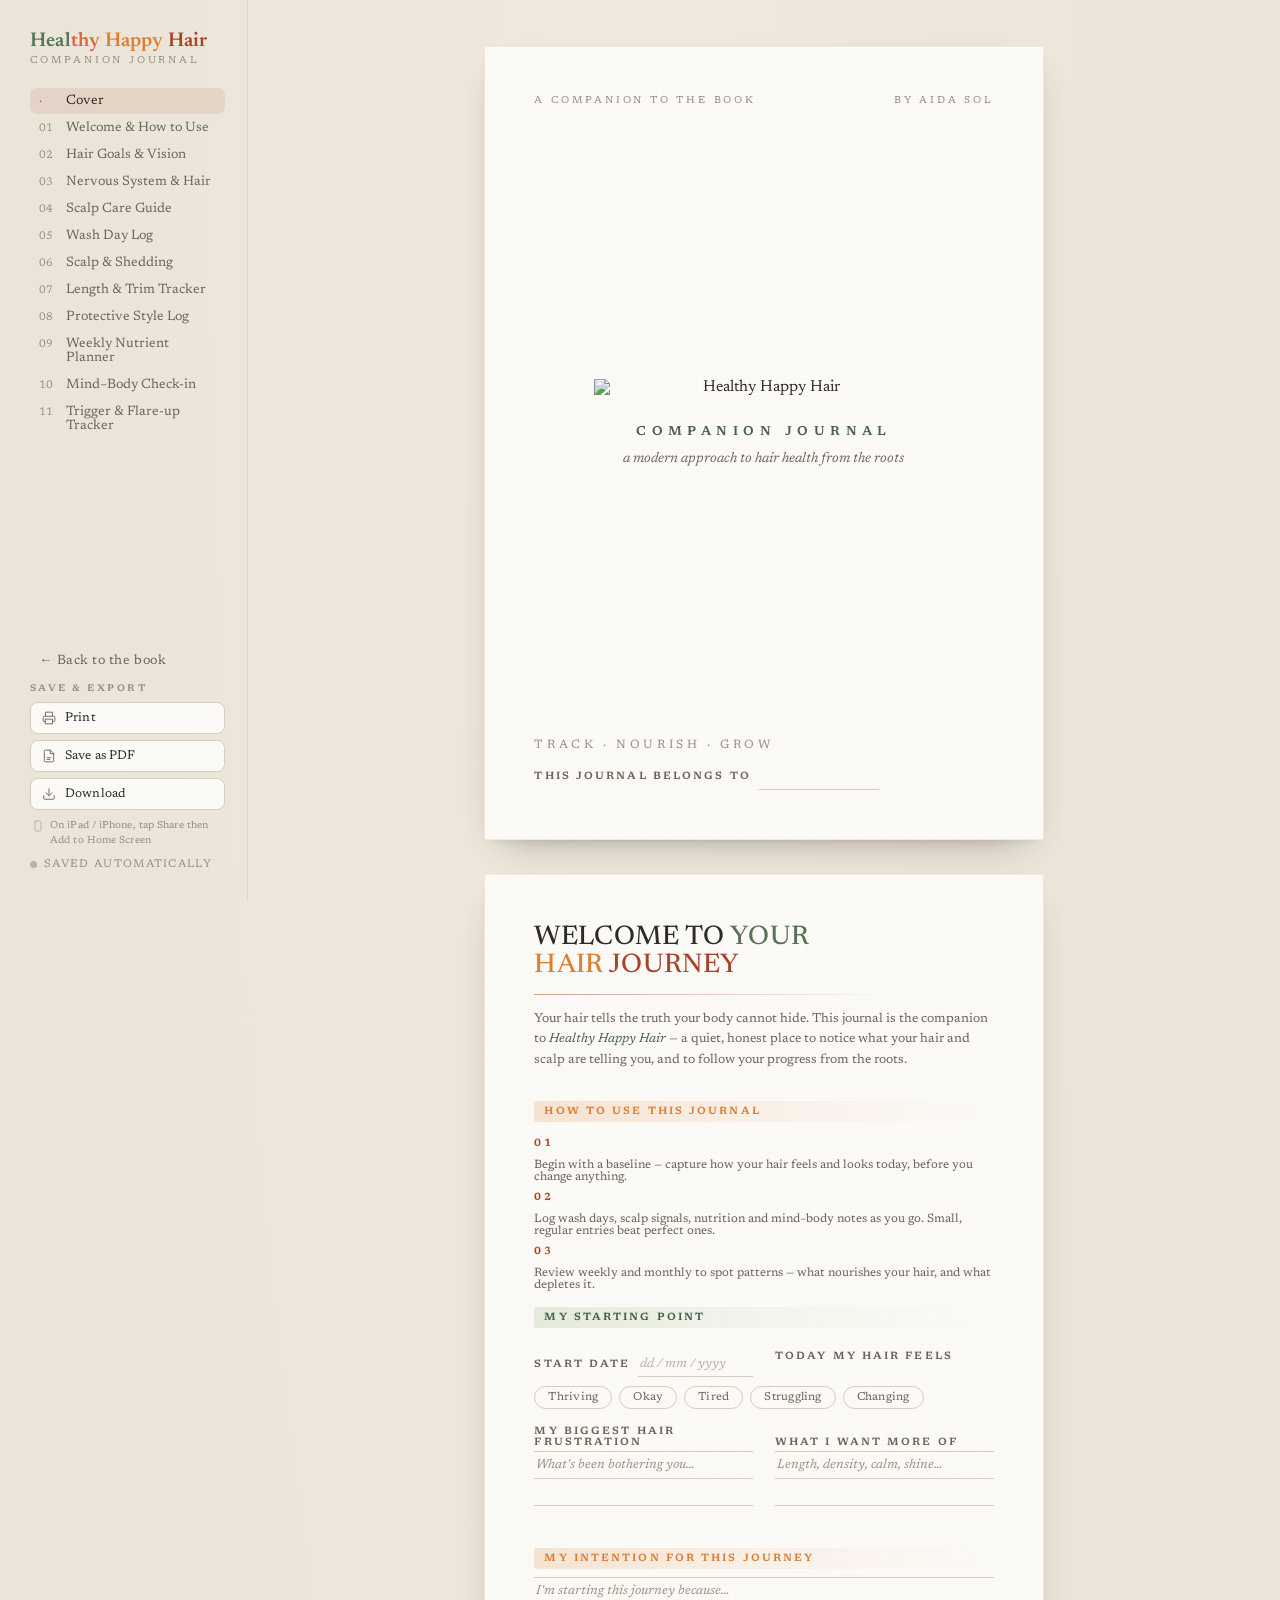
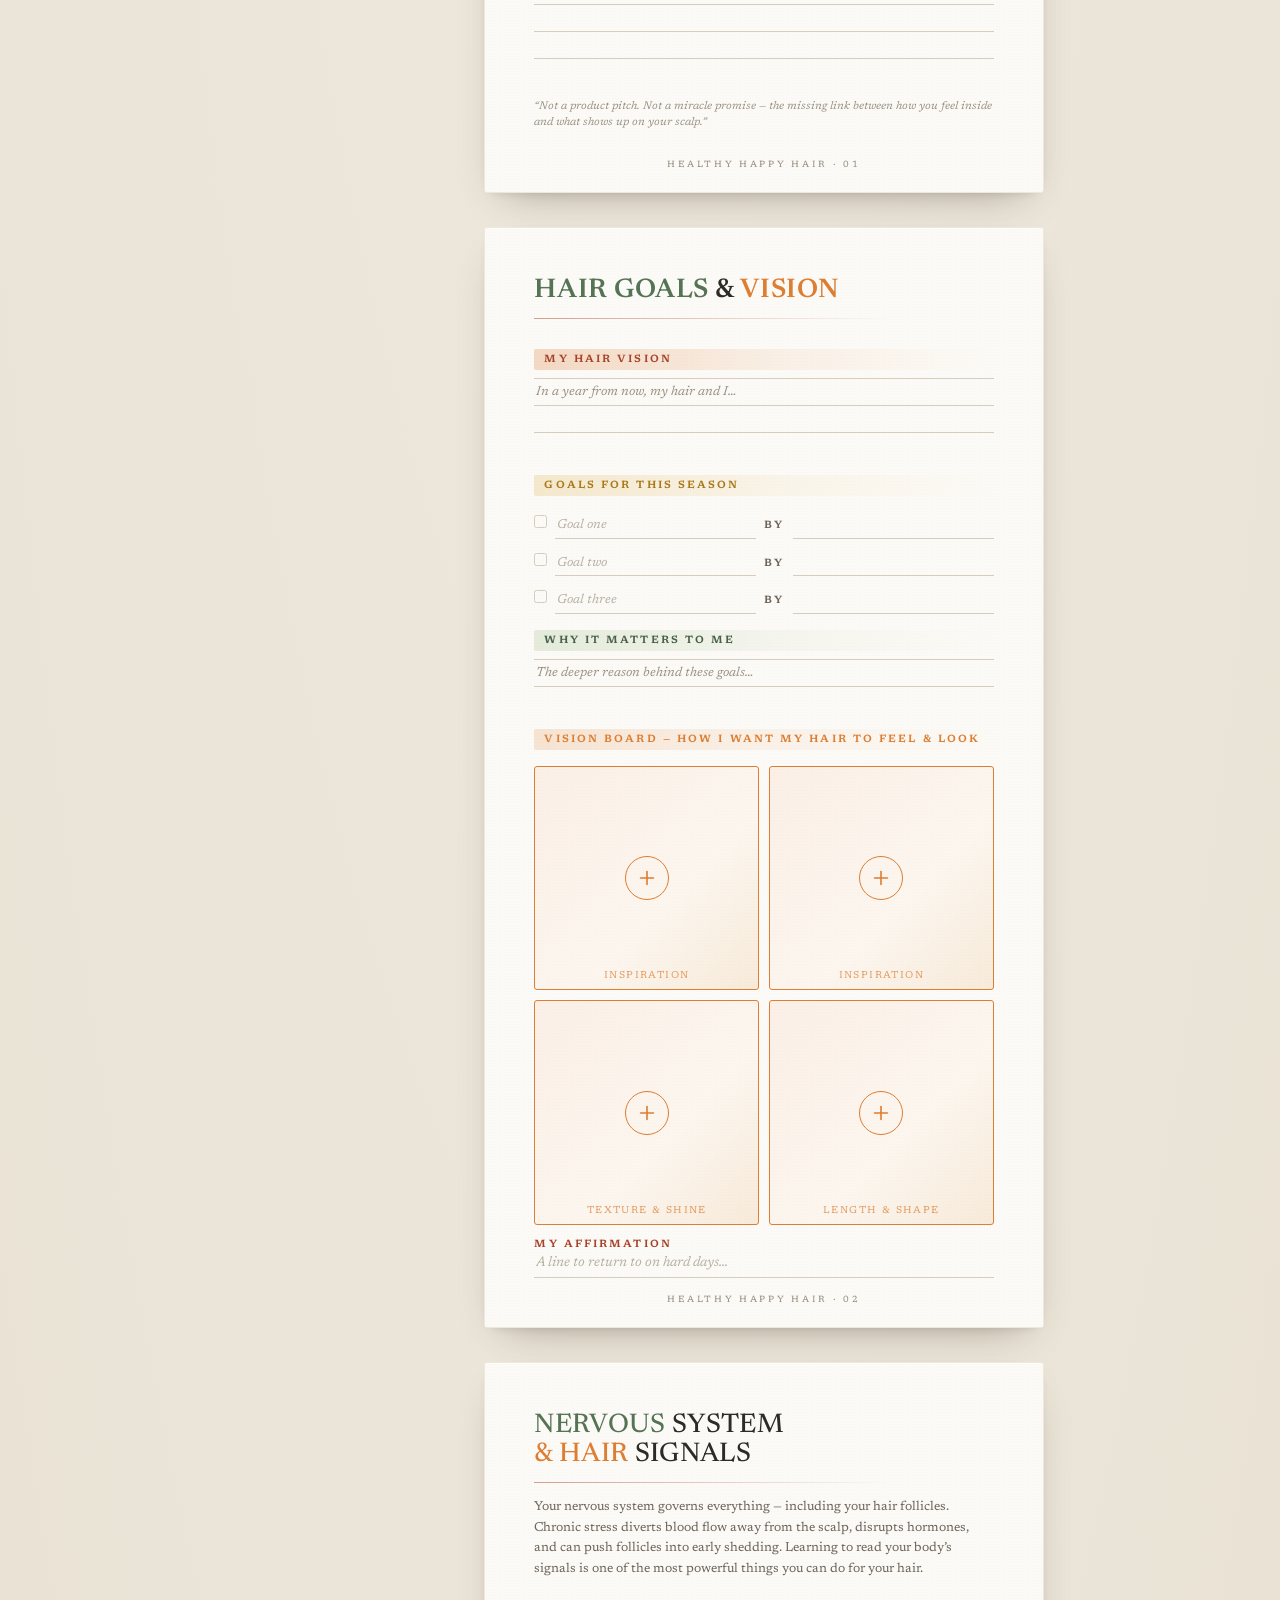
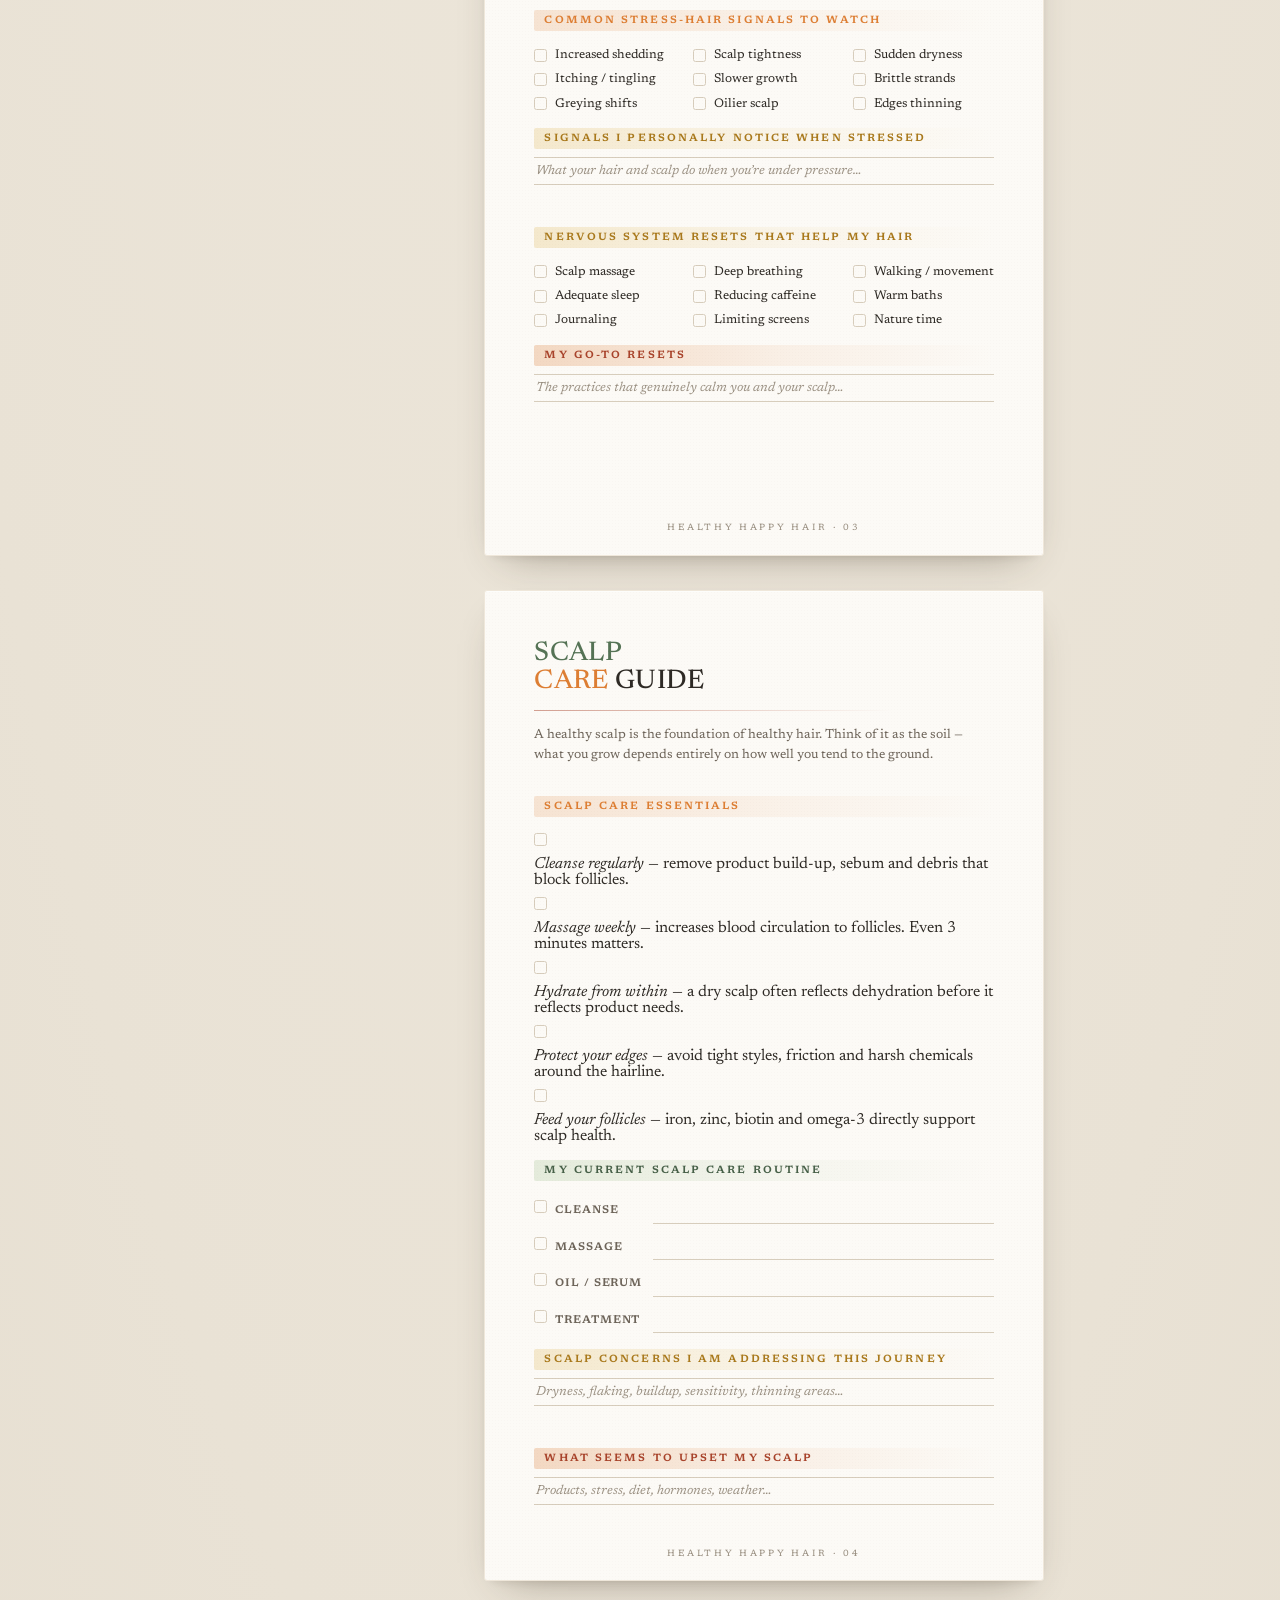
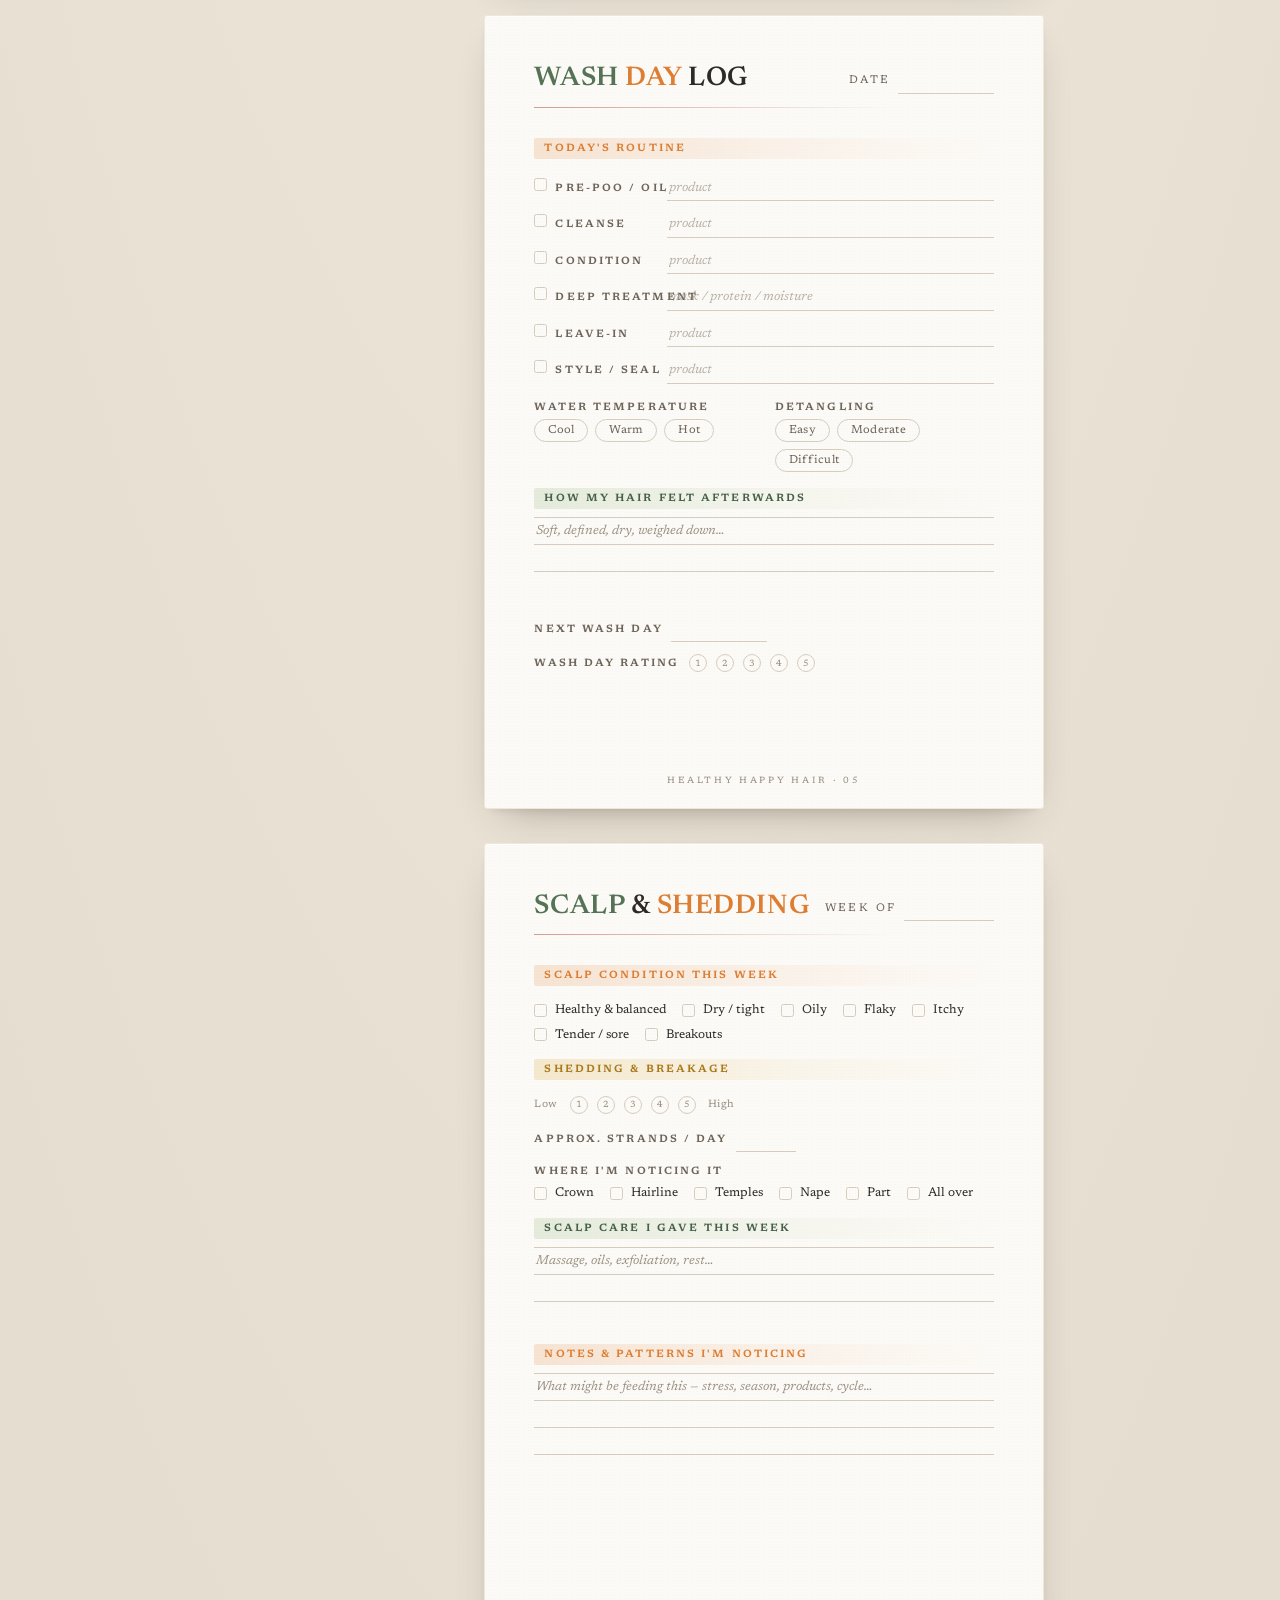
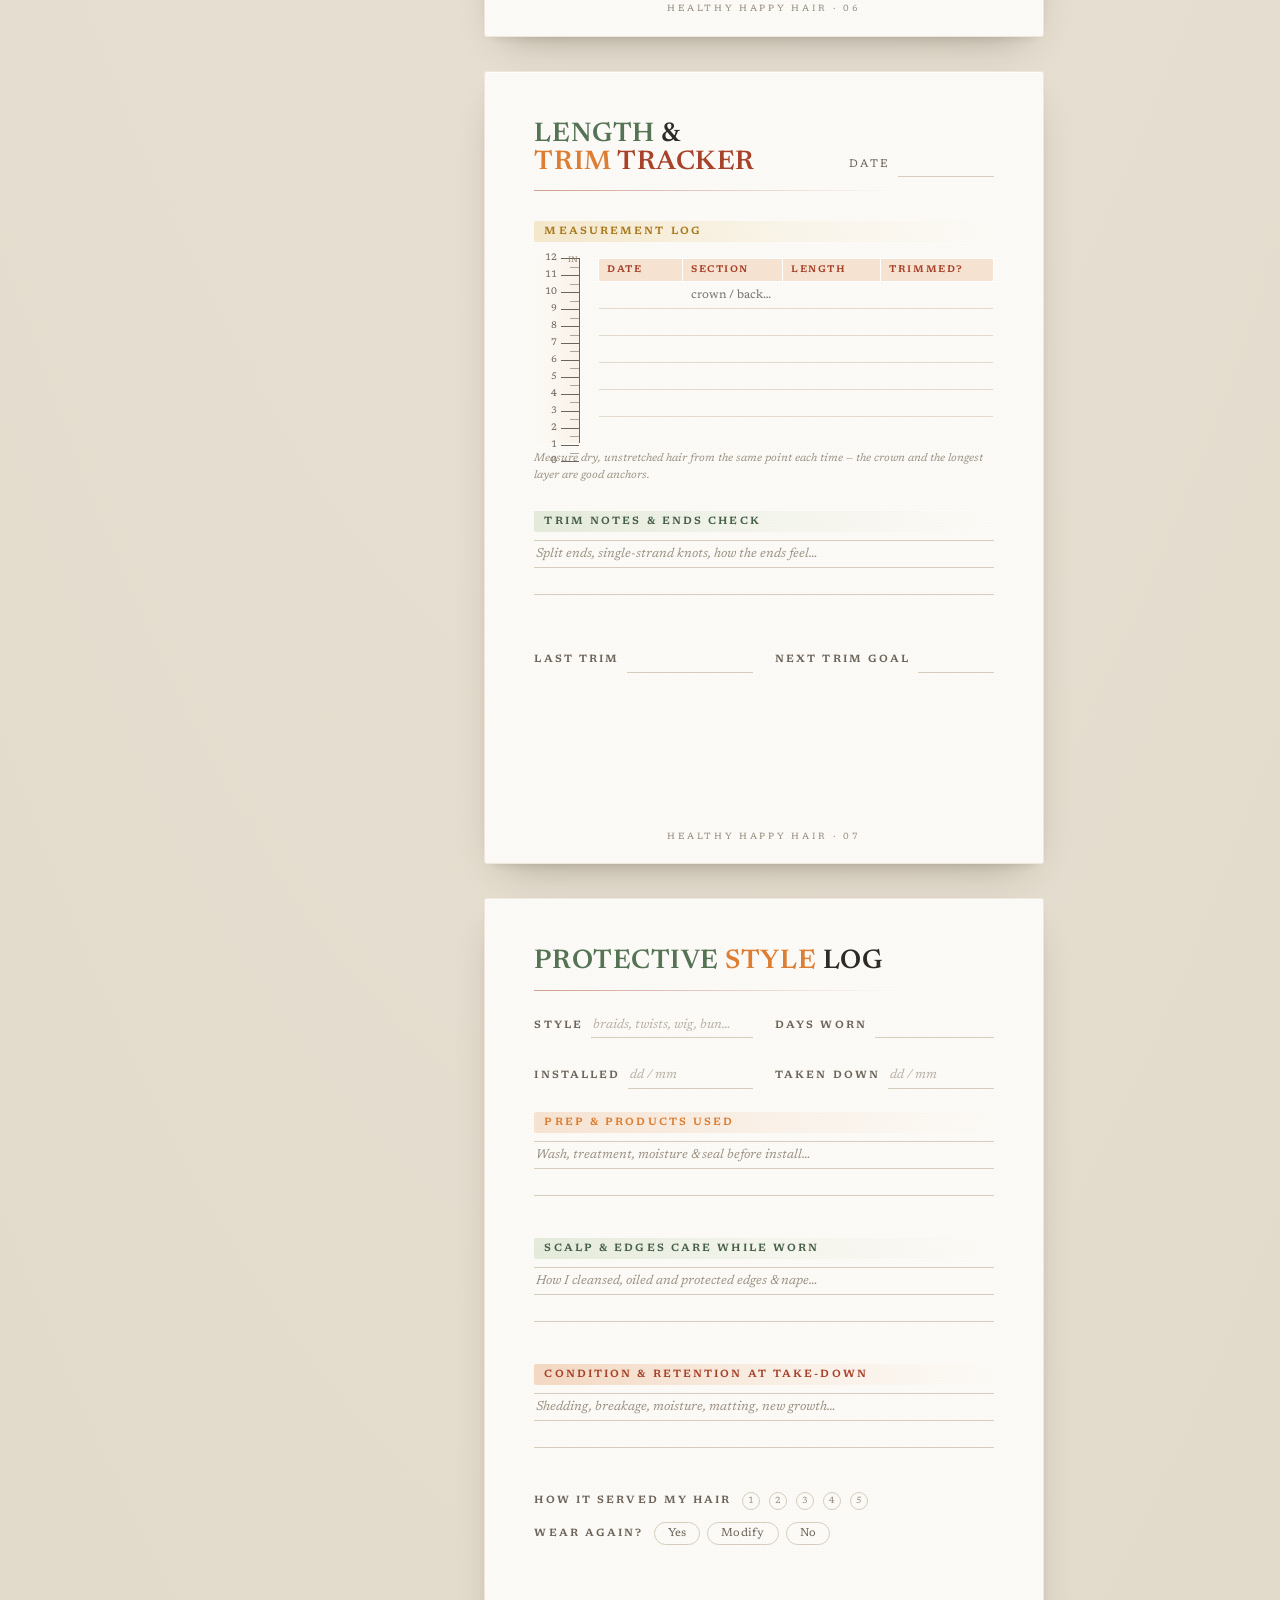
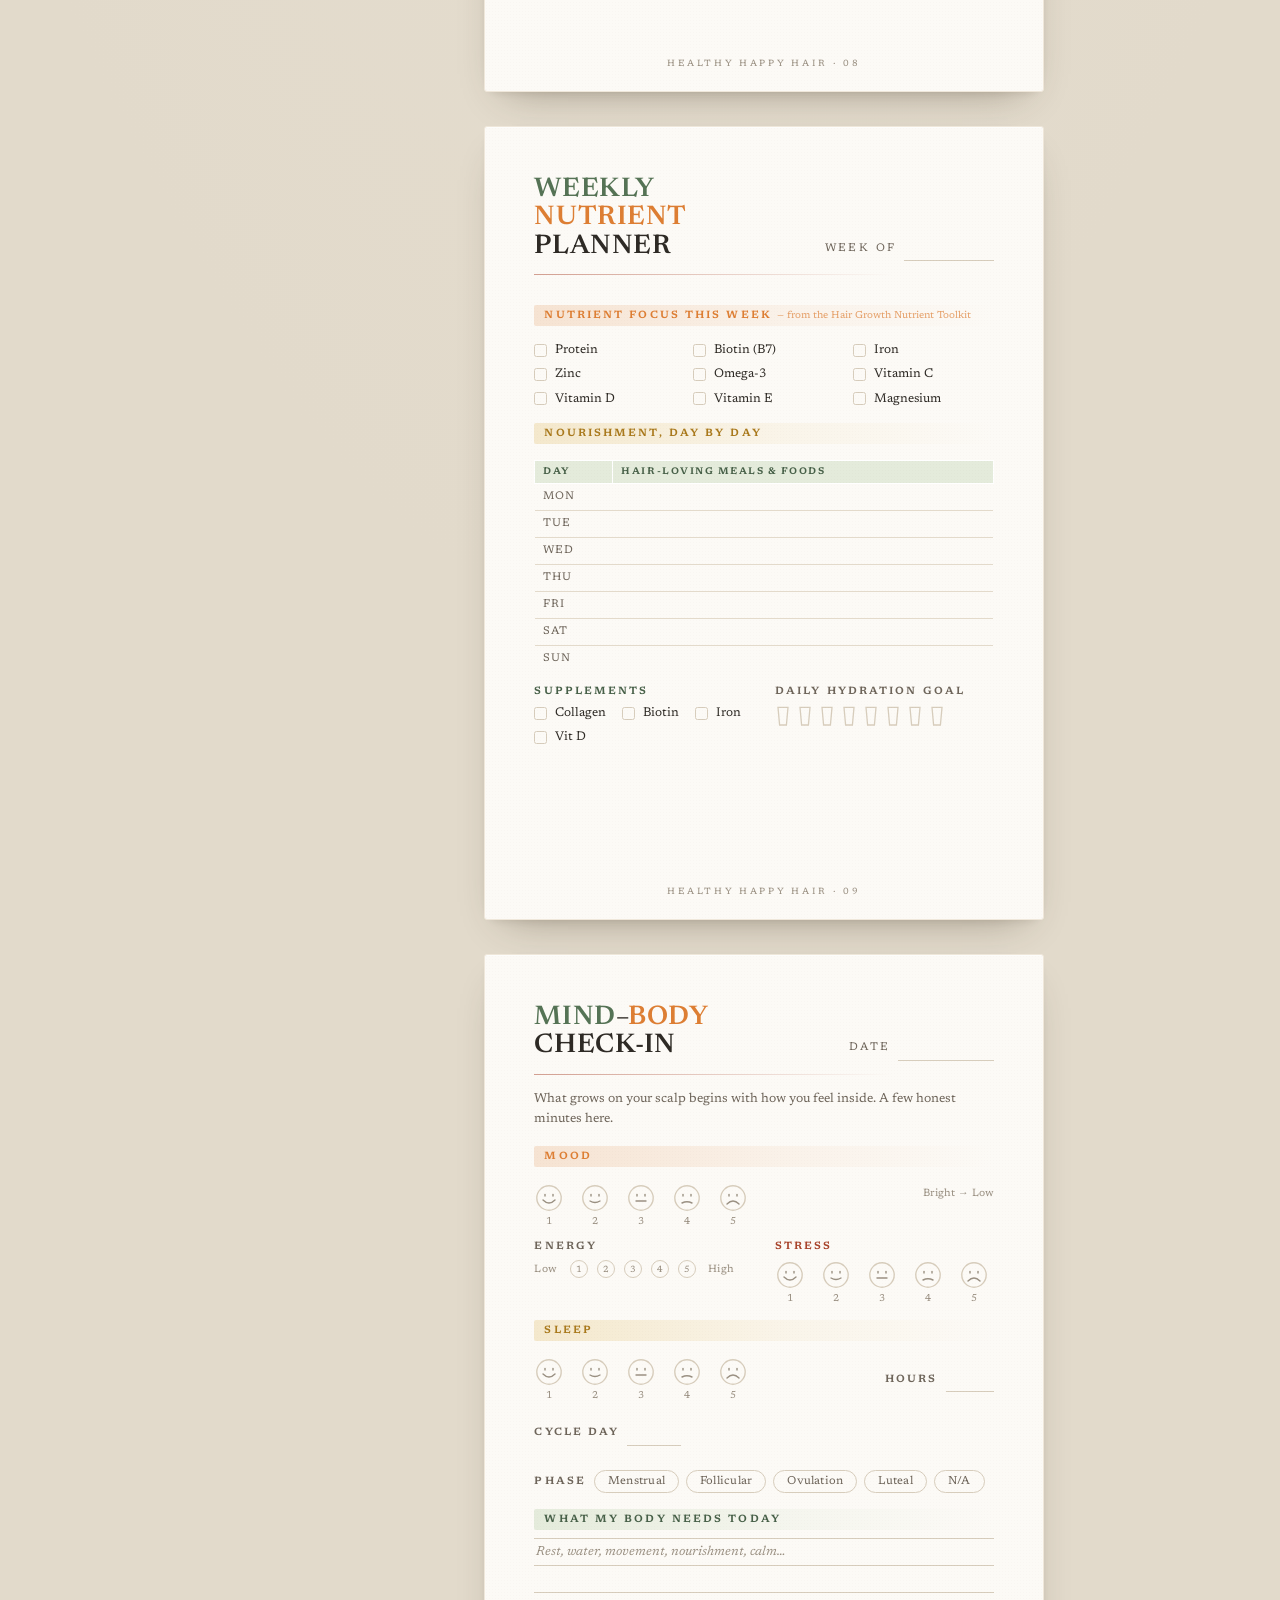
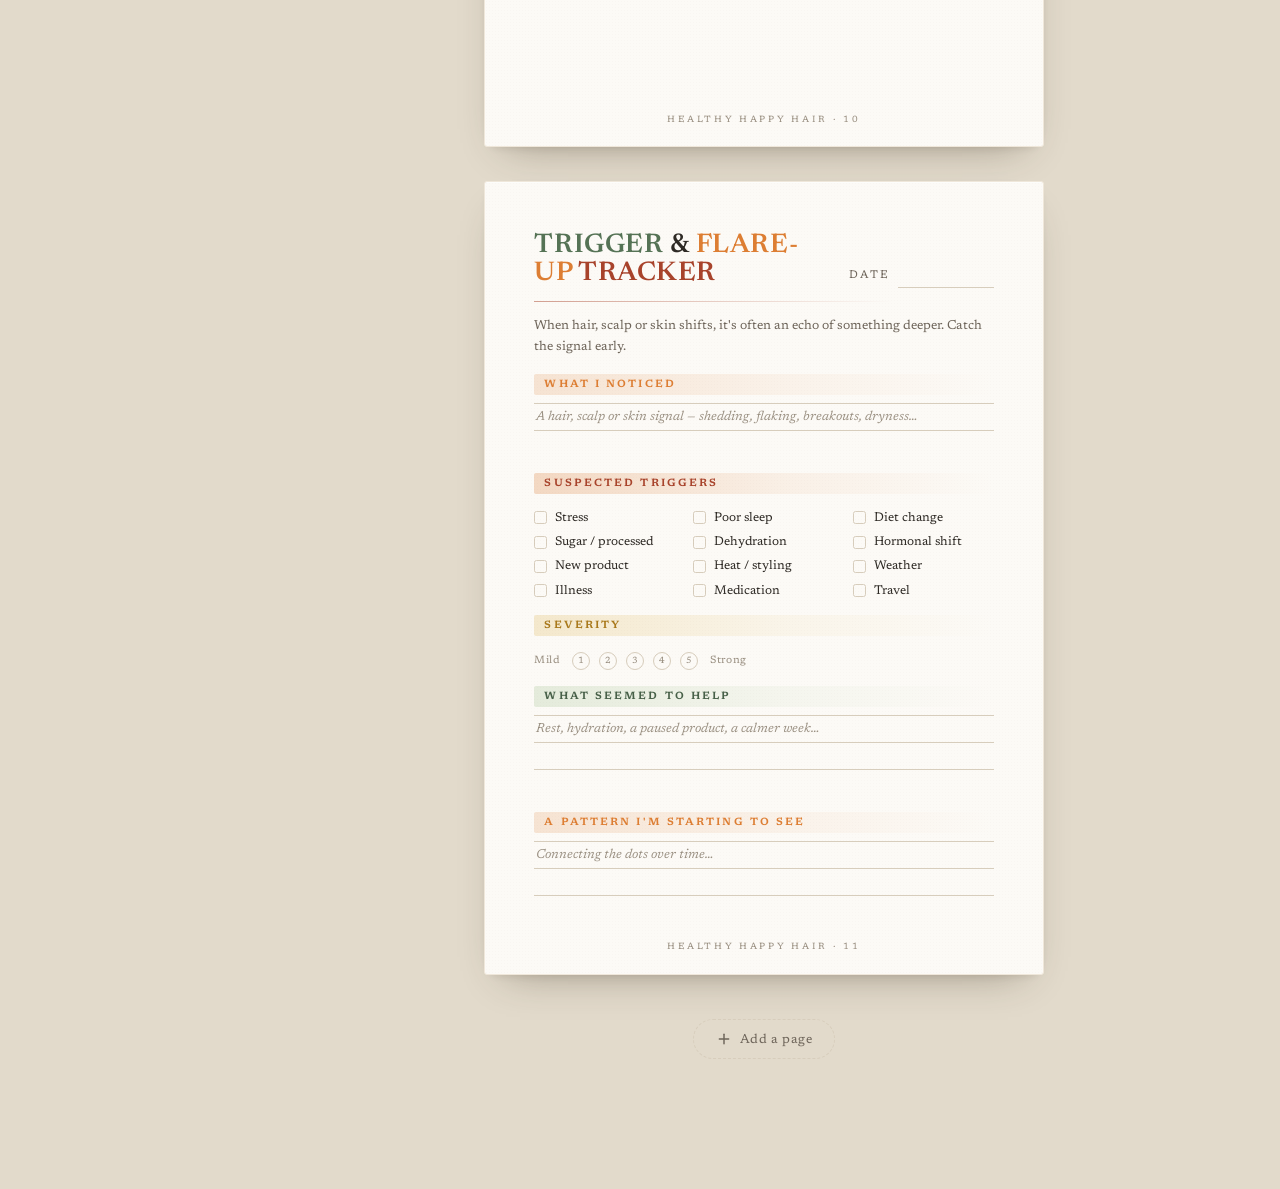
==== Healthy Happy Hair Companion Journal Mobile.html @ 8a1f5a8a "Add files via upload Add Healthy Happy Hair landing page, ebook, and journal files" ====
<!DOCTYPE html>
<html lang="en">
<head>
<link rel="icon" type="image/png" href="/favicon.png" />
<meta charset="UTF-8" />
<meta name="viewport" content="width=device-width, initial-scale=1.0" />
<title>Healthy Happy Hair — Companion Journal</title>
<link rel="preconnect" href="https://fonts.googleapis.com" />
<link rel="preconnect" href="https://fonts.gstatic.com" crossorigin />
<link href="https://fonts.googleapis.com/css2?family=Newsreader:ital,opsz,wght@0,6..72,300..700;1,6..72,300..600&display=swap" rel="stylesheet" />
<link rel="stylesheet" href="journal.css" />
<link rel="stylesheet" href="journal-mobile.css" />
</head>
<body>

<!-- ── Mobile topbar ── -->
<div class="topbar" id="topbar">
  <div>
    <div class="topbar__brand"><span class="g">Heal</span><span class="tc">thy</span> <span class="o">Happy</span> <span class="t">Hair</span></div>
    <div class="topbar__sub">Companion Journal</div>
  </div>
  <div class="topbar__right">
    <div class="topbar__saved" id="topbarSaved"><div class="dot"></div>Saved</div>
    <button class="hamburger" id="hamburger" aria-label="Open navigation" aria-expanded="false">
      <span></span><span></span><span></span>
    </button>
  </div>
</div>

<!-- ── Drawer overlay ── -->
<div class="drawer-overlay" id="drawerOverlay"></div>

<!-- ── Drawer nav ── -->
<div class="drawer" id="drawer" aria-hidden="true">
  <div class="drawer__head">
    <div class="drawer__brand"><span class="g">Heal</span><span class="tc">thy</span> <span class="o">Happy</span> <span class="t">Hair</span></div>
    <div class="drawer__sub">Companion Journal</div>
  </div>
  <nav class="drawer__list" id="drawerList">
    <a href="#p0"><span class="n">·</span><span>Cover</span></a>
    <a href="#p1"><span class="n">01</span><span>Welcome &amp; How to Use</span></a>
    <a href="#p2"><span class="n">02</span><span>Hair Goals &amp; Vision</span></a>
    <a href="#pnerv"><span class="n">03</span><span>Nervous System &amp; Hair</span></a>
    <a href="#pscalp"><span class="n">04</span><span>Scalp Care Guide</span></a>
    <a href="#p3"><span class="n">05</span><span>Wash Day Log</span></a>
    <a href="#p4"><span class="n">06</span><span>Scalp &amp; Shedding</span></a>
    <a href="#p5"><span class="n">07</span><span>Length &amp; Trim Tracker</span></a>
    <a href="#p6"><span class="n">08</span><span>Protective Style Log</span></a>
    <a href="#p7"><span class="n">09</span><span>Weekly Nutrient Planner</span></a>
    <a href="#p8"><span class="n">10</span><span>Mind–Body Check-in</span></a>
    <a href="#p9"><span class="n">11</span><span>Trigger &amp; Flare-up Tracker</span></a>
  </nav>
  <div class="drawer__foot">
    <a class="drawer__back" href="index.html">← Back to the book</a>
    <div class="drawer__export">
      <button class="btn-export" type="button" id="btnPrintD">
        <svg width="14" height="14" viewBox="0 0 24 24" fill="none" stroke="currentColor" stroke-width="1.6" stroke-linecap="round" stroke-linejoin="round"><polyline points="6 9 6 2 18 2 18 9"/><path d="M6 18H4a2 2 0 0 1-2-2v-5a2 2 0 0 1 2-2h16a2 2 0 0 1 2 2v5a2 2 0 0 1-2 2h-2"/><rect x="6" y="14" width="12" height="8"/></svg>
        Print
      </button>
      <button class="btn-export" type="button" id="btnDownloadD">
        <svg width="14" height="14" viewBox="0 0 24 24" fill="none" stroke="currentColor" stroke-width="1.6" stroke-linecap="round" stroke-linejoin="round"><path d="M21 15v4a2 2 0 0 1-2 2H5a2 2 0 0 1-2-2v-4"/><polyline points="7 10 12 15 17 10"/><line x1="12" y1="15" x2="12" y2="3"/></svg>
        Download
      </button>
    </div>
    <div class="drawer__saved saved" id="drawerSaved"><span class="dot"></span>Saved automatically</div>
  </div>
</div>

<div class="app">

  <!-- ============ Contents rail ============ -->
  <nav class="rail">
    <div class="rail__brand"><span class="g">Heal</span><span class="tc">thy</span> <span class="o">Happy</span> <span class="t">Hair</span></div>
    <div class="rail__sub">Companion Journal</div>
    <div class="rail__list">
      <a href="#p0"><span class="n">·</span><span>Cover</span></a>
      <a href="#p1"><span class="n">01</span><span>Welcome &amp; How to Use</span></a>
      <a href="#p2"><span class="n">02</span><span>Hair Goals &amp; Vision</span></a>
      <a href="#pnerv"><span class="n">03</span><span>Nervous System &amp; Hair</span></a>
      <a href="#pscalp"><span class="n">04</span><span>Scalp Care Guide</span></a>
      <a href="#p3"><span class="n">05</span><span>Wash Day Log</span></a>
      <a href="#p4"><span class="n">06</span><span>Scalp &amp; Shedding</span></a>
      <a href="#p5"><span class="n">07</span><span>Length &amp; Trim Tracker</span></a>
      <a href="#p6"><span class="n">08</span><span>Protective Style Log</span></a>
      <a href="#p7"><span class="n">09</span><span>Weekly Nutrient Planner</span></a>
      <a href="#p8"><span class="n">10</span><span>Mind–Body Check-in</span></a>
      <a href="#p9"><span class="n">11</span><span>Trigger &amp; Flare-up Tracker</span></a>
    </div>
    <div class="rail__foot">
      <a class="rail__back" href="index.html">← Back to the book</a>
      <div class="export">
        <div class="export__label">Save &amp; Export</div>
        <button class="btn-export" type="button" id="btnPrint">
          <svg width="14" height="14" viewBox="0 0 24 24" fill="none" stroke="currentColor" stroke-width="1.6" stroke-linecap="round" stroke-linejoin="round"><polyline points="6 9 6 2 18 2 18 9"/><path d="M6 18H4a2 2 0 0 1-2-2v-5a2 2 0 0 1 2-2h16a2 2 0 0 1 2 2v5a2 2 0 0 1-2 2h-2"/><rect x="6" y="14" width="12" height="8"/></svg>
          Print
        </button>
        <button class="btn-export" type="button" id="btnPDF">
          <svg width="14" height="14" viewBox="0 0 24 24" fill="none" stroke="currentColor" stroke-width="1.6" stroke-linecap="round" stroke-linejoin="round"><path d="M14 2H6a2 2 0 0 0-2 2v16a2 2 0 0 0 2 2h12a2 2 0 0 0 2-2V8z"/><polyline points="14 2 14 8 20 8"/><path d="M9 15h6"/><path d="M9 18h4"/></svg>
          Save as PDF
        </button>
        <button class="btn-export" type="button" id="btnDownload">
          <svg width="14" height="14" viewBox="0 0 24 24" fill="none" stroke="currentColor" stroke-width="1.6" stroke-linecap="round" stroke-linejoin="round"><path d="M21 15v4a2 2 0 0 1-2 2H5a2 2 0 0 1-2-2v-4"/><polyline points="7 10 12 15 17 10"/><line x1="12" y1="15" x2="12" y2="3"/></svg>
          Download
        </button>
        <div class="export__tip">
          <svg width="12" height="12" viewBox="0 0 24 24" fill="none" stroke="currentColor" stroke-width="1.7" stroke-linecap="round" stroke-linejoin="round"><rect x="6" y="2" width="12" height="20" rx="2.5"/><line x1="12" y1="18" x2="12" y2="18"/></svg>
          <span>On iPad / iPhone, tap Share then Add to Home Screen</span>
        </div>
      </div>
      <div class="saved"><span class="dot"></span>Saved automatically</div>
    </div>
  </nav>

  <!-- ============ Pages ============ -->
  <main class="sheet">

    <!-- ===== Cover ===== -->
    <section class="page cover" id="p0" data-screen-label="Cover">
      <div class="row between" style="font-size:10px;letter-spacing:.28em;text-transform:uppercase;color:var(--ink-faint);">
        <span>A companion to the book</span>
        <span>by Aida Sol</span>
      </div>
      <div class="inner">
        <img class="cover-logo" src="uploads/HHH.png" alt="Healthy Happy Hair" />
        <div class="ml">Companion Journal</div>
        <div class="tag">a modern approach to hair health from the roots</div>
      </div>
      <div class="row between author">
        <span>Track · Nourish · Grow</span>
        <span class="fieldrow" style="margin:0;"><span class="lab">This journal belongs to</span> <input class="fld" data-k="owner" style="width:120px" /></span>
      </div>
    </section>

    <!-- ===== 01 Welcome ===== -->
    <section class="page" id="p1" data-screen-label="01 Welcome">
      <div class="phead">
        <h1 class="title"><span class="d">WELCOME TO</span> <span class="g">YOUR</span> <span class="o">HAIR</span> <span class="t">JOURNEY</span></h1>
      </div>
      <div class="rule-w"></div>
      <p class="lead">Your hair tells the truth your body cannot hide. This journal is the companion to <em>Healthy Happy Hair</em> — a quiet, honest place to notice what your hair and scalp are telling you, and to follow your progress from the roots.</p>

      <div class="band">How to use this journal</div>
      <div class="checklist" style="gap:9px;margin-top:8px;">
        <div class="row" style="gap:10px;align-items:baseline;"><span class="lab brick" style="min-width:14px;">01</span><span class="muted">Begin with a baseline — capture how your hair feels and looks today, before you change anything.</span></div>
        <div class="row" style="gap:10px;align-items:baseline;"><span class="lab brick" style="min-width:14px;">02</span><span class="muted">Log wash days, scalp signals, nutrition and mind–body notes as you go. Small, regular entries beat perfect ones.</span></div>
        <div class="row" style="gap:10px;align-items:baseline;"><span class="lab brick" style="min-width:14px;">03</span><span class="muted">Review weekly and monthly to spot patterns — what nourishes your hair, and what depletes it.</span></div>
      </div>

      <div class="band green">My starting point</div>
      <div class="cols c2 mt8">
        <div class="fieldrow"><span class="lab">Start date</span><input class="fld grow" data-k="w_start" placeholder="dd / mm / yyyy" /></div>
        <div class="fieldrow"><span class="lab">Today my hair feels</span></div>
      </div>
      <div class="pillset" data-k="w_feel" style="margin:2px 0 6px;">
        <button class="pill" type="button" data-v="thriving">Thriving</button>
        <button class="pill" type="button" data-v="okay">Okay</button>
        <button class="pill" type="button" data-v="tired">Tired</button>
        <button class="pill" type="button" data-v="struggling">Struggling</button>
        <button class="pill" type="button" data-v="changing">Changing</button>
      </div>
      <div class="cols c2 mt8">
        <div style="display:flex;flex-direction:column;">
          <div class="lab" style="min-height:2.6em;display:flex;align-items:flex-end;padding-bottom:3px;">My biggest hair frustration</div>
          <div class="write lines-3" contenteditable="true" data-k="w_frust" data-ph="What's been bothering you…"></div>
        </div>
        <div style="display:flex;flex-direction:column;">
          <div class="lab" style="min-height:2.6em;display:flex;align-items:flex-end;padding-bottom:3px;">What I want more of</div>
          <div class="write lines-3" contenteditable="true" data-k="w_want" data-ph="Length, density, calm, shine…"></div>
        </div>
      </div>

      <div class="band">My intention for this journey</div>
      <div class="write lines-4" contenteditable="true" data-k="w_intent" data-ph="I'm starting this journey because…"></div>

      <p class="note mt14">“Not a product pitch. Not a miracle promise — the missing link between how you feel inside and what shows up on your scalp.”</p>
      <div class="pageno">Healthy Happy Hair · 01</div>
    </section>

    <!-- ===== 02 Goals & Vision ===== -->
    <section class="page" id="p2" data-screen-label="02 Goals & Vision">
      <div class="phead">
        <h1 class="title upper"><span class="g">HAIR GOALS</span> <span class="d">&amp;</span> <span class="o">VISION</span></h1>
      </div>
      <div class="rule-w"></div>

      <div class="band brick">My hair vision</div>
      <div class="write lines-3" contenteditable="true" data-k="g_vision" data-ph="In a year from now, my hair and I…"></div>

      <div class="band gold">Goals for this season</div>
      <div class="checklist mt8" style="gap:11px;">
        <div class="fieldrow" style="margin:0;"><span class="chk" data-k="g_g1c"><span class="box"></span></span><input class="fld grow" data-k="g_g1" placeholder="Goal one" /><span class="lab" style="white-space:nowrap;">by</span><input class="fld" data-k="g_g1d" style="width:74px" /></div>
        <div class="fieldrow" style="margin:0;"><span class="chk" data-k="g_g2c"><span class="box"></span></span><input class="fld grow" data-k="g_g2" placeholder="Goal two" /><span class="lab" style="white-space:nowrap;">by</span><input class="fld" data-k="g_g2d" style="width:74px" /></div>
        <div class="fieldrow" style="margin:0;"><span class="chk" data-k="g_g3c"><span class="box"></span></span><input class="fld grow" data-k="g_g3" placeholder="Goal three" /><span class="lab" style="white-space:nowrap;">by</span><input class="fld" data-k="g_g3d" style="width:74px" /></div>
      </div>

      <div class="band green">Why it matters to me</div>
      <div class="write lines-2" contenteditable="true" data-k="g_why" data-ph="The deeper reason behind these goals…"></div>

      <div class="band">Vision board — how I want my hair to feel &amp; look</div>
      <!-- hidden file input shared by all slots -->
      <input type="file" id="slot-file-input" accept="image/*" style="display:none" />

      <div class="cols c2 mt8" style="gap:10px;">
        <div class="slot" data-ph="Inspiration" data-slot-id="slot0">
          <div class="slot-plus" aria-label="Add photo"><svg viewBox="0 0 24 24" fill="none" stroke="currentColor" stroke-width="1.8" stroke-linecap="round"><line x1="12" y1="5" x2="12" y2="19"/><line x1="5" y1="12" x2="19" y2="12"/></svg></div>
        </div>
        <div class="slot" data-ph="Inspiration" data-slot-id="slot1">
          <div class="slot-plus" aria-label="Add photo"><svg viewBox="0 0 24 24" fill="none" stroke="currentColor" stroke-width="1.8" stroke-linecap="round"><line x1="12" y1="5" x2="12" y2="19"/><line x1="5" y1="12" x2="19" y2="12"/></svg></div>
        </div>
        <div class="slot" data-ph="Texture &amp; shine" data-slot-id="slot2">
          <div class="slot-plus" aria-label="Add photo"><svg viewBox="0 0 24 24" fill="none" stroke="currentColor" stroke-width="1.8" stroke-linecap="round"><line x1="12" y1="5" x2="12" y2="19"/><line x1="5" y1="12" x2="19" y2="12"/></svg></div>
        </div>
        <div class="slot" data-ph="Length &amp; shape" data-slot-id="slot3">
          <div class="slot-plus" aria-label="Add photo"><svg viewBox="0 0 24 24" fill="none" stroke="currentColor" stroke-width="1.8" stroke-linecap="round"><line x1="12" y1="5" x2="12" y2="19"/><line x1="5" y1="12" x2="19" y2="12"/></svg></div>
        </div>
      </div>

      <div class="foot-note">
        <div class="lab brick">My affirmation</div>
        <input class="fld grow" data-k="g_affirm" placeholder="A line to return to on hard days…" style="font-style:italic;font-size:14px;" />
      </div>
      <div class="pageno">Healthy Happy Hair · 02</div>
    </section>

    <!-- ===== 03 Nervous System & Hair Signals ===== -->
    <section class="page" id="pnerv" data-screen-label="03 Nervous System">
      <div class="phead">
        <h1 class="title"><span class="g">NERVOUS</span> <span class="d">SYSTEM</span><br /><span class="o">&amp; HAIR</span> <span class="d">SIGNALS</span></h1>
      </div>
      <div class="rule-w"></div>
      <p class="lead">Your nervous system governs everything — including your hair follicles. Chronic stress diverts blood flow away from the scalp, disrupts hormones, and can push follicles into early shedding. Learning to read your body’s signals is one of the most powerful things you can do for your hair.</p>

      <div class="band">COMMON STRESS-HAIR SIGNALS TO WATCH</div>
      <div class="checkgrid mt8" style="grid-template-columns:repeat(3,1fr);">
        <span class="chk" data-k="ns_shed"><span class="box"></span>Increased shedding</span>
        <span class="chk" data-k="ns_tight"><span class="box"></span>Scalp tightness</span>
        <span class="chk" data-k="ns_dry"><span class="box"></span>Sudden dryness</span>
        <span class="chk" data-k="ns_itch"><span class="box"></span>Itching / tingling</span>
        <span class="chk" data-k="ns_slow"><span class="box"></span>Slower growth</span>
        <span class="chk" data-k="ns_brit"><span class="box"></span>Brittle strands</span>
        <span class="chk" data-k="ns_grey"><span class="box"></span>Greying shifts</span>
        <span class="chk" data-k="ns_oily"><span class="box"></span>Oilier scalp</span>
        <span class="chk" data-k="ns_edges"><span class="box"></span>Edges thinning</span>
      </div>

      <div class="band gold">SIGNALS I PERSONALLY NOTICE WHEN STRESSED</div>
      <div class="write lines-2" contenteditable="true" data-k="ns_personal" data-ph="What your hair and scalp do when you’re under pressure…"></div>

      <div class="band gold">NERVOUS SYSTEM RESETS THAT HELP MY HAIR</div>
      <div class="checkgrid mt8" style="grid-template-columns:repeat(3,1fr);">
        <span class="chk" data-k="ns_massage"><span class="box"></span>Scalp massage</span>
        <span class="chk" data-k="ns_breath"><span class="box"></span>Deep breathing</span>
        <span class="chk" data-k="ns_walk"><span class="box"></span>Walking / movement</span>
        <span class="chk" data-k="ns_sleep"><span class="box"></span>Adequate sleep</span>
        <span class="chk" data-k="ns_caff"><span class="box"></span>Reducing caffeine</span>
        <span class="chk" data-k="ns_bath"><span class="box"></span>Warm baths</span>
        <span class="chk" data-k="ns_journal"><span class="box"></span>Journaling</span>
        <span class="chk" data-k="ns_screen"><span class="box"></span>Limiting screens</span>
        <span class="chk" data-k="ns_nature"><span class="box"></span>Nature time</span>
      </div>

      <div class="band brick">MY GO-TO RESETS</div>
      <div class="write lines-2" contenteditable="true" data-k="ns_resets" data-ph="The practices that genuinely calm you and your scalp…"></div>

      <div class="pageno">Healthy Happy Hair · 03</div>
    </section>

    <!-- ===== 04 Scalp Care Guide ===== -->
    <section class="page" id="pscalp" data-screen-label="04 Scalp Care Guide">
      <div class="phead">
        <h1 class="title"><span class="g">SCALP</span><br /><span class="o">CARE</span> <span class="d">GUIDE</span></h1>
      </div>
      <div class="rule-w"></div>
      <p class="lead">A healthy scalp is the foundation of healthy hair. Think of it as the soil — what you grow depends entirely on how well you tend to the ground.</p>

      <div class="band">SCALP CARE ESSENTIALS</div>
      <div class="checklist mt8" style="gap:9px;">
        <div class="row" style="gap:10px;align-items:baseline;"><span class="chk" data-k="sc_e1"><span class="box"></span></span><span><em>Cleanse regularly</em> — remove product build-up, sebum and debris that block follicles.</span></div>
        <div class="row" style="gap:10px;align-items:baseline;"><span class="chk" data-k="sc_e2"><span class="box"></span></span><span><em>Massage weekly</em> — increases blood circulation to follicles. Even 3 minutes matters.</span></div>
        <div class="row" style="gap:10px;align-items:baseline;"><span class="chk" data-k="sc_e3"><span class="box"></span></span><span><em>Hydrate from within</em> — a dry scalp often reflects dehydration before it reflects product needs.</span></div>
        <div class="row" style="gap:10px;align-items:baseline;"><span class="chk" data-k="sc_e4"><span class="box"></span></span><span><em>Protect your edges</em> — avoid tight styles, friction and harsh chemicals around the hairline.</span></div>
        <div class="row" style="gap:10px;align-items:baseline;"><span class="chk" data-k="sc_e5"><span class="box"></span></span><span><em>Feed your follicles</em> — iron, zinc, biotin and omega-3 directly support scalp health.</span></div>
      </div>

      <div class="band green">MY CURRENT SCALP CARE ROUTINE</div>
      <div class="checklist mt8" style="gap:10px;">
        <div class="fieldrow" style="margin:0;"><span class="chk" data-k="sc_r1c"><span class="box"></span></span><span class="lab" style="width:90px;letter-spacing:.08em;text-transform:uppercase;font-size:11px;">Cleanse</span><input class="fld grow" data-k="sc_r1" /></div>
        <div class="fieldrow" style="margin:0;"><span class="chk" data-k="sc_r2c"><span class="box"></span></span><span class="lab" style="width:90px;letter-spacing:.08em;text-transform:uppercase;font-size:11px;">Massage</span><input class="fld grow" data-k="sc_r2" /></div>
        <div class="fieldrow" style="margin:0;"><span class="chk" data-k="sc_r3c"><span class="box"></span></span><span class="lab" style="width:90px;letter-spacing:.08em;text-transform:uppercase;font-size:11px;">Oil / serum</span><input class="fld grow" data-k="sc_r3" /></div>
        <div class="fieldrow" style="margin:0;"><span class="chk" data-k="sc_r4c"><span class="box"></span></span><span class="lab" style="width:90px;letter-spacing:.08em;text-transform:uppercase;font-size:11px;">Treatment</span><input class="fld grow" data-k="sc_r4" /></div>
      </div>

      <div class="band gold">SCALP CONCERNS I AM ADDRESSING THIS JOURNEY</div>
      <div class="write lines-2" contenteditable="true" data-k="sc_concerns" data-ph="Dryness, flaking, buildup, sensitivity, thinning areas…"></div>

      <div class="band brick">WHAT SEEMS TO UPSET MY SCALP</div>
      <div class="write lines-2" contenteditable="true" data-k="sc_upsets" data-ph="Products, stress, diet, hormones, weather…"></div>

      <div class="pageno">Healthy Happy Hair · 04</div>
    </section>

    <!-- ===== 05 Wash Day Log ===== -->
    <section class="page" id="p3" data-screen-label="03 Wash Day Log">
      <div class="phead">
        <h1 class="title upper"><span class="g">WASH</span> <span class="o">DAY</span> <span class="d">LOG</span></h1>
        <span class="dateline">Date <input class="fld" data-k="wd_date" style="width:96px" /></span>
      </div>
      <div class="rule-w"></div>

      <div class="band">Today's routine</div>
      <div class="checklist mt8" style="gap:10px;">
        <div class="fieldrow" style="margin:0;"><span class="chk" data-k="wd_c1"><span class="box"></span></span><span class="lab" style="width:104px;">Pre-poo / oil</span><input class="fld grow" data-k="wd_p1" placeholder="product" /></div>
        <div class="fieldrow" style="margin:0;"><span class="chk" data-k="wd_c2"><span class="box"></span></span><span class="lab" style="width:104px;">Cleanse</span><input class="fld grow" data-k="wd_p2" placeholder="product" /></div>
        <div class="fieldrow" style="margin:0;"><span class="chk" data-k="wd_c3"><span class="box"></span></span><span class="lab" style="width:104px;">Condition</span><input class="fld grow" data-k="wd_p3" placeholder="product" /></div>
        <div class="fieldrow" style="margin:0;"><span class="chk" data-k="wd_c4"><span class="box"></span></span><span class="lab" style="width:104px;">Deep treatment</span><input class="fld grow" data-k="wd_p4" placeholder="mask / protein / moisture" /></div>
        <div class="fieldrow" style="margin:0;"><span class="chk" data-k="wd_c5"><span class="box"></span></span><span class="lab" style="width:104px;">Leave-in</span><input class="fld grow" data-k="wd_p5" placeholder="product" /></div>
        <div class="fieldrow" style="margin:0;"><span class="chk" data-k="wd_c6"><span class="box"></span></span><span class="lab" style="width:104px;">Style / seal</span><input class="fld grow" data-k="wd_p6" placeholder="product" /></div>
      </div>

      <div class="cols c2 mt18">
        <div>
          <div class="lab">Water temperature</div>
          <div class="pillset" data-k="wd_temp" style="margin-top:6px;">
            <button class="pill" type="button" data-v="cool">Cool</button>
            <button class="pill" type="button" data-v="warm">Warm</button>
            <button class="pill" type="button" data-v="hot">Hot</button>
          </div>
        </div>
        <div>
          <div class="lab">Detangling</div>
          <div class="pillset" data-k="wd_detangle" style="margin-top:6px;">
            <button class="pill" type="button" data-v="easy">Easy</button>
            <button class="pill" type="button" data-v="moderate">Moderate</button>
            <button class="pill" type="button" data-v="difficult">Difficult</button>
          </div>
        </div>
      </div>

      <div class="band green">How my hair felt afterwards</div>
      <div class="write lines-3" contenteditable="true" data-k="wd_felt" data-ph="Soft, defined, dry, weighed down…"></div>

      <div class="row between mt18" style="align-items:flex-end;">
        <span class="fieldrow" style="margin:0;"><span class="lab">Next wash day</span><input class="fld" data-k="wd_next" style="width:96px" /></span>
        <span class="row" style="gap:10px;align-items:center;">
          <span class="lab">Wash day rating</span>
          <span class="dotscale" data-k="wd_rate"><span class="dots" data-n="5"></span></span>
        </span>
      </div>
      <div class="pageno">Healthy Happy Hair · 05</div>
    </section>

    <!-- ===== 06 Scalp & Shedding ===== -->
    <section class="page" id="p4" data-screen-label="04 Scalp & Shedding">
      <div class="phead">
        <h1 class="title upper"><span class="g">SCALP</span> <span class="d">&amp;</span> <span class="o">SHEDDING</span></h1>
        <span class="dateline">Week of <input class="fld" data-k="ss_week" style="width:90px" /></span>
      </div>
      <div class="rule-w"></div>

      <div class="band">Scalp condition this week</div>
      <div class="checkrow mt8" data-multi>
        <span class="chk" data-k="ss_healthy"><span class="box"></span>Healthy &amp; balanced</span>
        <span class="chk" data-k="ss_dry"><span class="box"></span>Dry / tight</span>
        <span class="chk" data-k="ss_oily"><span class="box"></span>Oily</span>
        <span class="chk" data-k="ss_flaky"><span class="box"></span>Flaky</span>
        <span class="chk" data-k="ss_itchy"><span class="box"></span>Itchy</span>
        <span class="chk" data-k="ss_tender"><span class="box"></span>Tender / sore</span>
        <span class="chk" data-k="ss_breakout"><span class="box"></span>Breakouts</span>
      </div>

      <div class="band gold">Shedding &amp; breakage</div>
      <div class="row between mt8" style="align-items:center;">
        <span class="dotscale" data-k="ss_shed"><span class="ends">Low</span><span class="dots" data-n="5"></span><span class="ends">High</span></span>
        <span class="fieldrow" style="margin:0;"><span class="lab">Approx. strands / day</span><input class="fld" data-k="ss_count" style="width:60px" /></span>
      </div>
      <div class="lab mt14" style="font-weight:600;">Where I'm noticing it</div>
      <div class="checkrow mt8">
        <span class="chk" data-k="ss_crown"><span class="box"></span>Crown</span>
        <span class="chk" data-k="ss_hairline"><span class="box"></span>Hairline</span>
        <span class="chk" data-k="ss_temples"><span class="box"></span>Temples</span>
        <span class="chk" data-k="ss_nape"><span class="box"></span>Nape</span>
        <span class="chk" data-k="ss_part"><span class="box"></span>Part</span>
        <span class="chk" data-k="ss_allover"><span class="box"></span>All over</span>
      </div>

      <div class="band green">Scalp care I gave this week</div>
      <div class="write lines-3" contenteditable="true" data-k="ss_care" data-ph="Massage, oils, exfoliation, rest…"></div>

      <div class="band">Notes &amp; patterns I'm noticing</div>
      <div class="write lines-4" contenteditable="true" data-k="ss_notes" data-ph="What might be feeding this — stress, season, products, cycle…"></div>
      <div class="pageno">Healthy Happy Hair · 06</div>
    </section>

    <!-- ===== 07 Length & Trim ===== -->
    <section class="page" id="p5" data-screen-label="05 Length & Trim">
      <div class="phead">
        <h1 class="title upper"><span class="g">LENGTH</span> <span class="d">&amp;</span> <span class="o">TRIM</span> <span class="t">TRACKER</span></h1>
        <span class="dateline">Date <input class="fld" data-k="lt_date" style="width:96px" /></span>
      </div>
      <div class="rule-w"></div>

      <div class="band gold">Measurement log</div>
      <div class="ruler-wrap mt8">
        <div class="ruler" data-units="12"><span class="cap">in</span></div>
        <table class="tbl" style="flex:1;">
          <thead><tr><th class="peach">Date</th><th class="peach">Section</th><th class="peach">Length</th><th class="peach center">Trimmed?</th></tr></thead>
          <tbody>
            <tr><td><input class="cell" data-k="lt_r1d" /></td><td><input class="cell" data-k="lt_r1s" placeholder="crown / back…" /></td><td><input class="cell" data-k="lt_r1l" /></td><td class="center"><input class="cell" data-k="lt_r1t" style="text-align:center" /></td></tr>
            <tr><td><input class="cell" data-k="lt_r2d" /></td><td><input class="cell" data-k="lt_r2s" /></td><td><input class="cell" data-k="lt_r2l" /></td><td class="center"><input class="cell" data-k="lt_r2t" style="text-align:center" /></td></tr>
            <tr><td><input class="cell" data-k="lt_r3d" /></td><td><input class="cell" data-k="lt_r3s" /></td><td><input class="cell" data-k="lt_r3l" /></td><td class="center"><input class="cell" data-k="lt_r3t" style="text-align:center" /></td></tr>
            <tr><td><input class="cell" data-k="lt_r4d" /></td><td><input class="cell" data-k="lt_r4s" /></td><td><input class="cell" data-k="lt_r4l" /></td><td class="center"><input class="cell" data-k="lt_r4t" style="text-align:center" /></td></tr>
            <tr><td><input class="cell" data-k="lt_r5d" /></td><td><input class="cell" data-k="lt_r5s" /></td><td><input class="cell" data-k="lt_r5l" /></td><td class="center"><input class="cell" data-k="lt_r5t" style="text-align:center" /></td></tr>
            <tr><td><input class="cell" data-k="lt_r6d" /></td><td><input class="cell" data-k="lt_r6s" /></td><td><input class="cell" data-k="lt_r6l" /></td><td class="center"><input class="cell" data-k="lt_r6t" style="text-align:center" /></td></tr>
          </tbody>
        </table>
      </div>
      <p class="note mt8">Measure dry, unstretched hair from the same point each time — the crown and the longest layer are good anchors.</p>

      <div class="band green">Trim notes &amp; ends check</div>
      <div class="write lines-3" contenteditable="true" data-k="lt_notes" data-ph="Split ends, single-strand knots, how the ends feel…"></div>

      <div class="cols c2 mt18">
        <div class="fieldrow"><span class="lab">Last trim</span><input class="fld grow" data-k="lt_last" /></div>
        <div class="fieldrow"><span class="lab">Next trim goal</span><input class="fld grow" data-k="lt_nextgoal" /></div>
      </div>
      <div class="pageno">Healthy Happy Hair · 07</div>
    </section>

    <!-- ===== 08 Protective Style Log ===== -->
    <section class="page" id="p6" data-screen-label="06 Protective Style">
      <div class="phead">
        <h1 class="title upper"><span class="g">PROTECTIVE</span> <span class="o">STYLE</span> <span class="d">LOG</span></h1>
      </div>
      <div class="rule-w"></div>

      <div class="cols c2">
        <div class="fieldrow"><span class="lab">Style</span><input class="fld grow" data-k="ps_name" placeholder="braids, twists, wig, bun…" /></div>
        <div class="fieldrow"><span class="lab">Days worn</span><input class="fld grow" data-k="ps_days" /></div>
        <div class="fieldrow"><span class="lab">Installed</span><input class="fld grow" data-k="ps_install" placeholder="dd / mm" /></div>
        <div class="fieldrow"><span class="lab">Taken down</span><input class="fld grow" data-k="ps_down" placeholder="dd / mm" /></div>
      </div>

      <div class="band">Prep &amp; products used</div>
      <div class="write lines-3" contenteditable="true" data-k="ps_prep" data-ph="Wash, treatment, moisture &amp; seal before install…"></div>

      <div class="band green">Scalp &amp; edges care while worn</div>
      <div class="write lines-3" contenteditable="true" data-k="ps_care" data-ph="How I cleansed, oiled and protected edges &amp; nape…"></div>

      <div class="band brick">Condition &amp; retention at take-down</div>
      <div class="write lines-3" contenteditable="true" data-k="ps_retain" data-ph="Shedding, breakage, moisture, matting, new growth…"></div>

      <div class="row between mt18" style="align-items:center;">
        <span class="row" style="gap:10px;align-items:center;"><span class="lab">How it served my hair</span><span class="dotscale" data-k="ps_rate"><span class="dots" data-n="5"></span></span></span>
        <span class="row" style="gap:10px;align-items:center;">
          <span class="lab">Wear again?</span>
          <span class="pillset" data-k="ps_again">
            <button class="pill" type="button" data-v="yes">Yes</button>
            <button class="pill" type="button" data-v="modify">Modify</button>
            <button class="pill" type="button" data-v="no">No</button>
          </span>
        </span>
      </div>
      <div class="pageno">Healthy Happy Hair · 08</div>
    </section>

    <!-- ===== 09 Weekly Nutrient Planner ===== -->
    <section class="page" id="p7" data-screen-label="07 Nutrient Planner">
      <div class="phead">
        <h1 class="title upper"><span class="g">WEEKLY</span> <span class="o">NUTRIENT</span> <span class="d">PLANNER</span></h1>
        <span class="dateline">Week of <input class="fld" data-k="nt_week" style="width:90px" /></span>
      </div>
      <div class="rule-w"></div>

      <div class="band">Nutrient focus this week <span style="font-weight:400;text-transform:none;letter-spacing:0;font-size:10px;opacity:.7;">— from the Hair Growth Nutrient Toolkit</span></div>
      <div class="checkgrid mt8" style="grid-template-columns:repeat(3,1fr);">
        <span class="chk" data-k="nt_protein"><span class="box"></span>Protein</span>
        <span class="chk" data-k="nt_biotin"><span class="box"></span>Biotin (B7)</span>
        <span class="chk" data-k="nt_iron"><span class="box"></span>Iron</span>
        <span class="chk" data-k="nt_zinc"><span class="box"></span>Zinc</span>
        <span class="chk" data-k="nt_omega"><span class="box"></span>Omega-3</span>
        <span class="chk" data-k="nt_vitc"><span class="box"></span>Vitamin C</span>
        <span class="chk" data-k="nt_vitd"><span class="box"></span>Vitamin D</span>
        <span class="chk" data-k="nt_vite"><span class="box"></span>Vitamin E</span>
        <span class="chk" data-k="nt_mag"><span class="box"></span>Magnesium</span>
      </div>

      <div class="band gold">Nourishment, day by day</div>
      <table class="tbl mt8">
        <thead><tr><th style="width:78px;">Day</th><th>Hair-loving meals &amp; foods</th></tr></thead>
        <tbody>
          <tr><td><span class="cell" style="display:block;color:var(--ink-soft);font-size:11px;letter-spacing:.08em;text-transform:uppercase;">Mon</span></td><td><input class="cell" data-k="nt_mon" /></td></tr>
          <tr><td><span class="cell" style="display:block;color:var(--ink-soft);font-size:11px;letter-spacing:.08em;text-transform:uppercase;">Tue</span></td><td><input class="cell" data-k="nt_tue" /></td></tr>
          <tr><td><span class="cell" style="display:block;color:var(--ink-soft);font-size:11px;letter-spacing:.08em;text-transform:uppercase;">Wed</span></td><td><input class="cell" data-k="nt_wed" /></td></tr>
          <tr><td><span class="cell" style="display:block;color:var(--ink-soft);font-size:11px;letter-spacing:.08em;text-transform:uppercase;">Thu</span></td><td><input class="cell" data-k="nt_thu" /></td></tr>
          <tr><td><span class="cell" style="display:block;color:var(--ink-soft);font-size:11px;letter-spacing:.08em;text-transform:uppercase;">Fri</span></td><td><input class="cell" data-k="nt_fri" /></td></tr>
          <tr><td><span class="cell" style="display:block;color:var(--ink-soft);font-size:11px;letter-spacing:.08em;text-transform:uppercase;">Sat</span></td><td><input class="cell" data-k="nt_sat" /></td></tr>
          <tr><td><span class="cell" style="display:block;color:var(--ink-soft);font-size:11px;letter-spacing:.08em;text-transform:uppercase;">Sun</span></td><td><input class="cell" data-k="nt_sun" /></td></tr>
        </tbody>
      </table>

      <div class="cols c2 mt14" style="align-items:start;">
        <div>
          <div class="lab green" style="font-weight:600;">Supplements</div>
          <div class="checkrow mt8">
            <span class="chk" data-k="nt_s1"><span class="box"></span>Collagen</span>
            <span class="chk" data-k="nt_s2"><span class="box"></span>Biotin</span>
            <span class="chk" data-k="nt_s3"><span class="box"></span>Iron</span>
            <span class="chk" data-k="nt_s4"><span class="box"></span>Vit D</span>
          </div>
        </div>
        <div>
          <div class="lab" style="font-weight:600;">Daily hydration goal</div>
          <div class="glasses mt8" data-k="nt_water" data-count="8"></div>
        </div>
      </div>
      <div class="pageno">Healthy Happy Hair · 09</div>
    </section>

    <!-- ===== 10 Mind–Body Check-in ===== -->
    <section class="page" id="p8" data-screen-label="08 Mind–Body">
      <div class="phead">
        <h1 class="title upper"><span class="g">MIND</span><span class="d">–</span><span class="o">BODY</span> <span class="d">CHECK-IN</span></h1>
        <span class="dateline">Date <input class="fld" data-k="mb_date" style="width:96px" /></span>
      </div>
      <div class="rule-w"></div>
      <p class="lead mb0">What grows on your scalp begins with how you feel inside. A few honest minutes here.</p>

      <div class="band">Mood</div>
      <div class="row between mt8">
        <span class="scale" data-k="mb_mood" data-faces="1,2,3,4,5"></span>
        <span class="ends" style="font-size:10.5px;color:var(--ink-faint);align-self:flex-start;margin-top:4px;">Bright → Low</span>
      </div>

      <div class="cols c2 mt14" style="align-items:start;">
        <div>
          <div class="lab" style="font-weight:600;">Energy</div>
          <div class="dotscale mt8" data-k="mb_energy"><span class="ends">Low</span><span class="dots" data-n="5"></span><span class="ends">High</span></div>
        </div>
        <div>
          <div class="lab brick" style="font-weight:600;">Stress</div>
          <div class="scale mt8" data-k="mb_stress" data-faces="1,2,3,4,5"></div>
        </div>
      </div>

      <div class="band gold">Sleep</div>
      <div class="row between mt8" style="align-items:center;">
        <span class="scale" data-k="mb_sleep" data-faces="1,2,3,4,5"></span>
        <span class="fieldrow" style="margin:0;"><span class="lab">Hours</span><input class="fld" data-k="mb_hours" style="width:48px" /></span>
      </div>

      <div class="row mt18" style="gap:24px;align-items:baseline;">
        <span class="fieldrow" style="margin:0;"><span class="lab">Cycle day</span><input class="fld" data-k="mb_cycle" style="width:54px" /></span>
        <span class="row" style="gap:8px;align-items:baseline;">
          <span class="lab">Phase</span>
          <span class="pillset" data-k="mb_phase">
            <button class="pill" type="button" data-v="menstrual">Menstrual</button>
            <button class="pill" type="button" data-v="follicular">Follicular</button>
            <button class="pill" type="button" data-v="ovulation">Ovulation</button>
            <button class="pill" type="button" data-v="luteal">Luteal</button>
            <button class="pill" type="button" data-v="na">N/A</button>
          </span>
        </span>
      </div>

      <div class="band green">What my body needs today</div>
      <div class="write lines-3" contenteditable="true" data-k="mb_needs" data-ph="Rest, water, movement, nourishment, calm…"></div>
      <div class="pageno">Healthy Happy Hair · 10</div>
    </section>

    <!-- ===== 11 Trigger & Flare-up ===== -->
    <section class="page" id="p9" data-screen-label="09 Trigger & Flare-up">
      <div class="phead">
        <h1 class="title upper"><span class="g">TRIGGER</span> <span class="d">&amp;</span> <span class="o">FLARE-UP</span> <span class="t">TRACKER</span></h1>
        <span class="dateline">Date <input class="fld" data-k="tf_date" style="width:96px" /></span>
      </div>
      <div class="rule-w"></div>
      <p class="lead mb0">When hair, scalp or skin shifts, it's often an echo of something deeper. Catch the signal early.</p>

      <div class="band">What I noticed</div>
      <div class="write lines-2" contenteditable="true" data-k="tf_notice" data-ph="A hair, scalp or skin signal — shedding, flaking, breakouts, dryness…"></div>

      <div class="band brick">Suspected triggers</div>
      <div class="checkgrid mt8" style="grid-template-columns:repeat(3,1fr);">
        <span class="chk" data-k="tf_stress"><span class="box"></span>Stress</span>
        <span class="chk" data-k="tf_sleep"><span class="box"></span>Poor sleep</span>
        <span class="chk" data-k="tf_diet"><span class="box"></span>Diet change</span>
        <span class="chk" data-k="tf_sugar"><span class="box"></span>Sugar / processed</span>
        <span class="chk" data-k="tf_dehydr"><span class="box"></span>Dehydration</span>
        <span class="chk" data-k="tf_hormone"><span class="box"></span>Hormonal shift</span>
        <span class="chk" data-k="tf_product"><span class="box"></span>New product</span>
        <span class="chk" data-k="tf_heat"><span class="box"></span>Heat / styling</span>
        <span class="chk" data-k="tf_weather"><span class="box"></span>Weather</span>
        <span class="chk" data-k="tf_illness"><span class="box"></span>Illness</span>
        <span class="chk" data-k="tf_meds"><span class="box"></span>Medication</span>
        <span class="chk" data-k="tf_travel"><span class="box"></span>Travel</span>
      </div>

      <div class="band gold">Severity</div>
      <div class="dotscale mt8" data-k="tf_sev"><span class="ends">Mild</span><span class="dots" data-n="5"></span><span class="ends">Strong</span></div>

      <div class="band green">What seemed to help</div>
      <div class="write lines-3" contenteditable="true" data-k="tf_help" data-ph="Rest, hydration, a paused product, a calmer week…"></div>

      <div class="band">A pattern I'm starting to see</div>
      <div class="write lines-3" contenteditable="true" data-k="tf_pattern" data-ph="Connecting the dots over time…"></div>
      <div class="pageno">Healthy Happy Hair · 11</div>
    </section>

    <!-- ===== Blank page template (hidden, used by add-page picker) ===== -->
    <section class="page" id="ptBlank" style="display:none;"></section>

    <!-- ===== Lined page template (hidden, used by add-page picker) ===== -->
    <section class="page" id="ptLined" style="display:none;">
      <div class="write" style="flex:1;min-height:160px;background-image:repeating-linear-gradient(var(--paper) 0 26px, var(--line) 26px 27px);background-position:0 1px;" contenteditable="true" data-k="lined_notes" data-ph="Your notes…"></div>
    </section>

  </main>
</div>
<script src="journal.js"></script>

<script>
(function(){
  const hamburger = document.getElementById('hamburger');
  const drawer    = document.getElementById('drawer');
  const overlay   = document.getElementById('drawerOverlay');
  const drawerList = document.getElementById('drawerList');

  function openDrawer(){
    drawer.classList.add('open');
    overlay.classList.add('open');
    hamburger.classList.add('open');
    hamburger.setAttribute('aria-expanded','true');
    drawer.setAttribute('aria-hidden','false');
    document.body.style.overflow = 'hidden';
  }
  function closeDrawer(){
    drawer.classList.remove('open');
    overlay.classList.remove('open');
    hamburger.classList.remove('open');
    hamburger.setAttribute('aria-expanded','false');
    drawer.setAttribute('aria-hidden','true');
    document.body.style.overflow = '';
  }

  hamburger.addEventListener('click', ()=>{
    drawer.classList.contains('open') ? closeDrawer() : openDrawer();
  });
  overlay.addEventListener('click', closeDrawer);
  document.addEventListener('keydown', e=>{ if(e.key==='Escape') closeDrawer(); });

  // Nav link clicks: close drawer, smooth scroll
  drawerList.addEventListener('click', e=>{
    const a = e.target.closest('a[href^="#"]');
    if(!a) return;
    closeDrawer();
    const target = document.querySelector(a.getAttribute('href'));
    if(target){
      e.preventDefault();
      setTimeout(()=>{
        const y = target.getBoundingClientRect().top + window.scrollY - 62;
        window.scrollTo({ top: y, behavior: 'smooth' });
      }, 260);
    }
  });

  // Active link tracking for drawer
  function syncDrawerActive(){
    const pages = [...document.querySelectorAll('.sheet .page[id]')];
    const links = [...drawerList.querySelectorAll('a[href^="#"]')];
    const map = new Map(links.map(a=>[a.getAttribute('href').slice(1), a]));
    const io = new IntersectionObserver(entries=>{
      entries.forEach(en=>{
        if(en.isIntersecting){
          links.forEach(l=>l.classList.remove('active'));
          const a = map.get(en.target.id); if(a) a.classList.add('active');
        }
      });
    },{ rootMargin:'-40% 0px -55% 0px', threshold:0 });
    pages.forEach(p=>io.observe(p));
  }
  syncDrawerActive();

  // Wire drawer print/download buttons to same actions as sidebar
  const btnPrintD    = document.getElementById('btnPrintD');
  const btnDownloadD = document.getElementById('btnDownloadD');
  const btnPrint     = document.getElementById('btnPrint');
  const btnDownload  = document.getElementById('btnDownload');
  if(btnPrintD && btnPrint)       btnPrintD.addEventListener('click',    ()=>{ closeDrawer(); setTimeout(()=>btnPrint.click(),    300); });
  if(btnDownloadD && btnDownload) btnDownloadD.addEventListener('click', ()=>{ closeDrawer(); setTimeout(()=>btnDownload.click(), 300); });

  // Topbar saved flash — mirror the .saved element
  const savedEls  = document.querySelectorAll('.saved');
  const topSaved  = document.getElementById('topbarSaved');
  const observer  = new MutationObserver(()=>{
    const isFlash = [...savedEls].some(el=>el.classList.contains('flash'));
    if(isFlash){
      topSaved.classList.add('visible');
      clearTimeout(topSaved._t);
      topSaved._t = setTimeout(()=>topSaved.classList.remove('visible'), 1400);
    }
  });
  savedEls.forEach(el=>observer.observe(el, { attributes:true, attributeFilter:['class'] }));
})();
</script>

<!-- ── Vision board slot styles ── -->
<style>
.slot { position: relative; cursor: pointer; touch-action: manipulation; -webkit-tap-highlight-color: transparent; overflow: hidden; }
.slot img.slot-img {
  position: absolute; inset: 0; width: 100%; height: 100%;
  object-fit: cover; border-radius: 2px;
}
.slot-plus {
  width: 44px; height: 44px;
  border: 1.8px solid var(--orange, #c97038);
  border-radius: 50%;
  display: flex; align-items: center; justify-content: center;
  color: var(--orange, #c97038);
  transition: opacity .2s;
  pointer-events: none;
}
.slot-plus svg { width: 22px; height: 22px; }
.slot.has-img .slot-plus { display: none; }
.slot.has-img::after { display: none; }

/* long-press remove hint */
.slot-remove {
  position: absolute; top: 5px; right: 5px;
  width: 24px; height: 24px; border-radius: 50%;
  background: rgba(0,0,0,.55); color: #fff;
  display: none; align-items: center; justify-content: center;
  font-size: 14px; line-height: 1; cursor: pointer;
  z-index: 10;
}
.slot.has-img:active .slot-remove,
.slot.show-remove .slot-remove { display: flex; }
</style>

<!-- ── Vision board upload JS ── -->
<script>
(function(){
  const fileInput = document.getElementById('slot-file-input');
  let activeSlot = null;

  // Load persisted images
  document.querySelectorAll('.slot[data-slot-id]').forEach(slot => {
    const id = slot.dataset.slotId;
    const saved = localStorage.getItem('hhh_slot_' + id);
    if(saved) applyImage(slot, saved);

    // Add remove button
    const rm = document.createElement('div');
    rm.className = 'slot-remove';
    rm.textContent = '×';
    rm.setAttribute('title', 'Remove photo');
    slot.appendChild(rm);

    rm.addEventListener('click', function(e){
      e.stopPropagation();
      localStorage.removeItem('hhh_slot_' + id);
      const img = slot.querySelector('.slot-img');
      if(img) img.remove();
      slot.classList.remove('has-img', 'show-remove');
    });

    // Tap to upload (only if no image)
    slot.addEventListener('click', function(e){
      if(e.target === rm) return;
      if(slot.classList.contains('has-img')){
        // toggle remove button on tap
        slot.classList.toggle('show-remove');
        return;
      }
      activeSlot = slot;
      fileInput.value = '';
      fileInput.click();
    });
  });

  fileInput.addEventListener('change', function(){
    if(!activeSlot || !fileInput.files[0]) return;
    const reader = new FileReader();
    reader.onload = function(e){
      const dataUrl = e.target.result;
      applyImage(activeSlot, dataUrl);
      try { localStorage.setItem('hhh_slot_' + activeSlot.dataset.slotId, dataUrl); } catch(ex){}
      activeSlot = null;
    };
    reader.readAsDataURL(fileInput.files[0]);
  });

  function applyImage(slot, src){
    let img = slot.querySelector('.slot-img');
    if(!img){
      img = document.createElement('img');
      img.className = 'slot-img';
      img.alt = 'Vision board image';
      slot.prepend(img);
    }
    img.src = src;
    slot.classList.add('has-img');
  }
})();
</script>

</body>
</html>
---- journal.css ----
/* ============================================================
   Healthy Happy Hair — Companion Journal
   Brand stylesheet
   ============================================================ */
:root{
  --paper:#FCFAF6;
  --paper-edge:#EFE7DA;
  --canvas:#E9E2D5;
  --canvas-2:#E2DACB;
  --ink:#2E2A25;
  --ink-soft:#6E655A;
  --ink-faint:#9A9082;
  --line:#D7CDBC;
  --line-soft:#E3DACB;

  --green:#557355;
  --green-deep:#476048;
  --gold:#D29A2E;
  --orange:#DD7E33;
  --terracotta:#db6640;
  --brick:#A8432B;

  --band-peach:#F6E3D2;
  --band-peach-2:#F3D8C2;
  --band-green:#E4EBDB;
  --band-gold:#F4E8CC;
  --band-neutral:#EEE7DA;

  --page-w:148mm;
  --page-h:210mm;
  --pad:13mm;
}

*{box-sizing:border-box;}
html{ -webkit-text-size-adjust:100%; }
body{
  margin:0;
  background:
    radial-gradient(120% 80% at 50% 0%, #EFE9DE 0%, var(--canvas) 60%, var(--canvas-2) 100%);
  color:var(--ink);
  font-family:"Newsreader", Georgia, serif;
  font-optical-sizing:auto;
  -webkit-font-smoothing:antialiased;
  text-rendering:optimizeLegibility;
}

/* ---------- App shell ---------- */
.app{
  display:grid;
  grid-template-columns:248px minmax(0,1fr);
  align-items:start;
}

/* ---------- Contents rail ---------- */
.rail{
  position:sticky;
  top:0;
  height:100vh;
  padding:30px 22px 30px 30px;
  display:flex;
  flex-direction:column;
  gap:2px;
  border-right:1px solid rgba(46,42,37,.08);
}
.rail__brand{
  font-size:20px;
  letter-spacing:.2px;
  font-weight:600;
  line-height:1.1;
  margin-bottom:2px;
}
.rail__brand .g{color:var(--green);}
.rail__brand .tc{color:var(--terracotta);}
.rail__brand .o{color:var(--orange);}
.rail__brand .t{color:var(--brick);}
.rail__sub{
  font-size:10px;
  letter-spacing:.28em;
  text-transform:uppercase;
  color:var(--ink-faint);
  margin-bottom:20px;
}
.rail__list{ display:flex; flex-direction:column; gap:1px; overflow-y:auto; margin:0 -8px; padding:0 8px; }
.rail__list::-webkit-scrollbar{ width:6px; }
.rail__list::-webkit-scrollbar-thumb{ background:rgba(46,42,37,.14); border-radius:3px; }
.rail a{
  display:flex; gap:11px; align-items:baseline;
  text-decoration:none;
  color:var(--ink-soft);
  font-size:13.5px;
  padding:6px 9px;
  border-radius:7px;
  transition:background .15s, color .15s;
}
.rail a:hover{ background:rgba(168,67,43,.07); color:var(--ink); }
.rail a.active{ background:rgba(168,67,43,.10); color:var(--ink); }
.rail a .n{
  font-size:11px; color:var(--ink-faint);
  font-variant-numeric:tabular-nums; min-width:16px;
}
.rail a.active .n{ color:var(--brick); }
.rail__foot{
  margin-top:auto; padding-top:16px;
  display:flex; flex-direction:column; gap:10px;
}
.rail__back{
  font-size:12px; letter-spacing:.04em; color:var(--ink-soft); text-decoration:none;
  display:inline-flex; align-items:center; gap:6px; transition:color .15s;
}
.rail__back:hover{ color:var(--brick); }
.saved{ font-size:11px; letter-spacing:.12em; text-transform:uppercase; color:var(--ink-faint); display:flex; align-items:center; gap:7px; }
.saved .dot{ width:7px; height:7px; border-radius:50%; background:var(--green); opacity:.4; transition:opacity .2s; }
.saved.flash .dot{ opacity:1; }

.export{ display:flex; flex-direction:column; gap:6px; }
.export__label{
  font-size:9.5px; letter-spacing:.26em; text-transform:uppercase;
  color:var(--ink-faint); font-weight:600; margin-bottom:2px;
}
.btn-export{
  appearance:none; border:1px solid var(--line); background:var(--paper);
  color:var(--ink); font-family:inherit; font-size:12.5px; letter-spacing:.01em;
  padding:8px 11px; border-radius:8px; cursor:pointer; text-align:left; width:100%;
  display:flex; align-items:center; gap:9px; transition:background .15s,border-color .15s,color .15s;
}
.btn-export svg{ flex:0 0 auto; color:var(--ink-soft); transition:color .15s; }
.btn-export:hover{ background:#fff; border-color:var(--orange); color:var(--brick); }
.btn-export:hover svg{ color:var(--orange); }
.export__tip{
  font-size:10px; letter-spacing:.01em; color:var(--ink-faint); line-height:1.5;
  display:flex; align-items:flex-start; gap:6px; padding:3px 2px 0;
}
.export__tip svg{ flex:0 0 auto; margin-top:1px; opacity:.7; }

/* ---------- Pages column ---------- */
.sheet{
  padding:46px 0 90px;
  display:flex; flex-direction:column; align-items:center; gap:34px;
}
.page{
  width:var(--page-w);
  min-height:var(--page-h);
  background:var(--paper);
  border:1px solid var(--paper-edge);
  border-radius:3px;
  box-shadow:0 1px 0 rgba(255,255,255,.6) inset, 0 18px 40px -22px rgba(60,48,32,.45), 0 4px 12px -8px rgba(60,48,32,.25);
  padding:var(--pad);
  position:relative;
  scroll-margin-top:24px;
  display:flex; flex-direction:column;
}

/* paper grain */
.page::after{
  content:""; position:absolute; inset:0; pointer-events:none; border-radius:inherit;
  background-image:radial-gradient(rgba(120,100,70,.035) 1px, transparent 1px);
  background-size:3px 3px; opacity:.6; mix-blend-mode:multiply;
}

/* ---------- Page header ---------- */
.phead{ display:flex; justify-content:space-between; align-items:flex-end; gap:14px; margin-bottom:4px; }
.dateline{ display:flex; align-items:baseline; gap:7px; font-size:11px; letter-spacing:.22em; text-transform:uppercase; color:var(--ink-soft); white-space:nowrap; }
.dateline .ln{ display:inline-block; }
.title{
  font-size:27px; line-height:1.05; font-weight:500; letter-spacing:.012em;
  margin:0; text-wrap:balance;
}
.title.sm{ font-size:23px; }
.title.upper{ text-transform:uppercase; letter-spacing:.02em; font-weight:600; }
.title .g{color:var(--green);}
.title .y{color:var(--gold);}
.title .o{color:var(--orange);}
.title .t{color:var(--brick);}
.title .d{color:var(--ink);}
.rule-w{ height:1px; background:linear-gradient(90deg,var(--brick),transparent 78%); opacity:.5; margin:9px 0 14px; }
.lead{ font-size:13px; line-height:1.6; color:var(--ink-soft); margin:0 0 14px; max-width:58ch; }
.lead em{ color:var(--green-deep); }

/* ---------- Label band ---------- */
.band{
  position:relative; margin:16px 0 8px;
  font-size:10.5px; letter-spacing:.2em; text-transform:uppercase;
  font-weight:600; color:var(--orange);
  padding:5px 10px; border-radius:2px;
  background:linear-gradient(90deg, var(--band-peach) 0%, rgba(246,227,210,.35) 55%, transparent 100%);
}
.band.green{ color:var(--green-deep); background:linear-gradient(90deg, var(--band-green) 0%, rgba(228,235,219,.3) 55%, transparent 100%); }
.band.gold{ color:#A9791C; background:linear-gradient(90deg, var(--band-gold) 0%, rgba(244,232,204,.3) 55%, transparent 100%); }
.band.neutral{ color:var(--ink-soft); background:linear-gradient(90deg, var(--band-neutral) 0%, rgba(238,231,218,.3) 55%, transparent 100%); }
.band.brick{ color:var(--brick); background:linear-gradient(90deg, var(--band-peach-2) 0%, rgba(243,216,194,.3) 55%, transparent 100%); }

/* small caps label without band */
.lab{ font-size:10.5px; letter-spacing:.2em; text-transform:uppercase; color:var(--ink-soft); font-weight:600; }
.lab.green{ color:var(--green-deep); }
.lab.brick{ color:var(--brick); }

/* ---------- Fillable fields ---------- */
.fld{
  font-family:inherit; font-size:13px; color:var(--ink);
  border:0; border-bottom:1px solid var(--line); background:transparent;
  padding:3px 2px; min-width:0; line-height:1.5;
  transition:border-color .15s;
}
.fld::placeholder{ color:var(--ink-faint); opacity:.7; font-style:italic; }
.fld:focus{ outline:none; border-color:var(--orange); }
.fld.grow{ width:100%; }

.fieldrow{ display:flex; align-items:baseline; gap:8px; margin:7px 0; }
.fieldrow > .lab{ white-space:nowrap; }
.fieldrow > .fld{ flex:1; }

.cols{ display:grid; gap:10px 22px; }
.cols.c2{ grid-template-columns:1fr 1fr; }
.cols.c3{ grid-template-columns:1fr 1fr 1fr; }

/* ruled writing area (contenteditable) */
.write{
  font-family:inherit; font-size:13px; color:var(--ink); line-height:27px;
  background-image:repeating-linear-gradient(var(--paper) 0 26px, var(--line) 26px 27px);
  background-position:0 1px;
  padding:0 2px; outline:none; min-height:81px;
}
.write:empty::before{ content:attr(data-ph); color:var(--ink-faint); font-style:italic; }
.write:focus{ }
.write.lines-2{ min-height:54px; }
.write.lines-3{ min-height:81px; }
.write.lines-4{ min-height:108px; }
.write.lines-5{ min-height:135px; }
.write.lines-6{ min-height:162px; }
.write.lines-8{ min-height:216px; }

/* ---------- Checkboxes ---------- */
.chk{
  display:inline-flex; align-items:center; gap:8px; cursor:pointer; user-select:none;
  font-size:12.5px; color:var(--ink); line-height:1.3;
}
.chk .box{
  width:13px; height:13px; border:1.4px solid var(--line); border-radius:2.5px;
  flex:none; position:relative; transition:border-color .15s, background .15s;
}
.chk:hover .box{ border-color:var(--orange); }
.chk.on .box{ border-color:var(--brick); background:var(--brick); }
.chk.on .box::after{
  content:""; position:absolute; left:3px; top:.5px; width:4px; height:7px;
  border:1.6px solid #fff; border-top:0; border-left:0; transform:rotate(40deg);
}
.chk.on{ color:var(--ink); }
.checklist{ display:flex; flex-direction:column; gap:8px; }
.checkgrid{ display:grid; grid-template-columns:1fr 1fr; gap:8px 18px; }
.checkrow{ display:flex; flex-wrap:wrap; gap:8px 16px; }

/* radio-style pills (single choice) */
.pillset{ display:flex; gap:7px; flex-wrap:wrap; }
.pill{
  font-size:11.5px; letter-spacing:.02em; padding:5px 13px; border-radius:999px;
  border:1px solid var(--line); color:var(--ink-soft); cursor:pointer; background:transparent;
  font-family:inherit; transition:all .15s;
}
.pill:hover{ border-color:var(--orange); color:var(--ink); }
.pill.on{ background:var(--brick); border-color:var(--brick); color:#fff; }

/* ---------- Face scale ---------- */
.scale{ display:flex; align-items:flex-start; gap:16px; }
.scale .face{ display:flex; flex-direction:column; align-items:center; gap:4px; cursor:pointer; }
.scale .face svg{ width:30px; height:30px; display:block; }
.scale .face .num{ font-size:10px; color:var(--ink-faint); font-variant-numeric:tabular-nums; }
.scale .face circle.r{ fill:none; stroke:var(--line); stroke-width:1.4; }
.scale .face path,.scale .face line{ stroke:var(--ink-faint); stroke-width:1.4; fill:none; stroke-linecap:round; }
.scale .face:hover circle.r{ stroke:var(--orange); }
.scale .face.on circle.r{ stroke:var(--brick); stroke-width:1.7; }
.scale .face.on path,.scale .face.on line{ stroke:var(--brick); }
.scale .face.on .num{ color:var(--brick); }

/* dot scale 1-5 with label ends */
.dotscale{ display:flex; align-items:center; gap:12px; }
.dotscale .ends{ font-size:10.5px; color:var(--ink-faint); letter-spacing:.04em; }
.dots{ display:flex; gap:9px; }
.dots .d{ width:18px; height:18px; border-radius:50%; border:1.4px solid var(--line); cursor:pointer; display:flex; align-items:center; justify-content:center; font-size:9px; color:var(--ink-faint); transition:all .15s; }
.dots .d:hover{ border-color:var(--orange); }
.dots .d.on{ background:var(--green); border-color:var(--green); color:#fff; }

/* ---------- Water glasses / counters ---------- */
.glasses{ display:flex; gap:6px; flex-wrap:wrap; }
.glass{ width:16px; height:22px; cursor:pointer; }
.glass svg{ width:100%; height:100%; display:block; }
.glass path.cup{ fill:none; stroke:var(--line); stroke-width:1.3; }
.glass path.fill{ fill:var(--orange); opacity:0; transition:opacity .15s; }
.glass:hover path.cup{ stroke:var(--orange); }
.glass.on path.fill{ opacity:.55; }
.glass.on path.cup{ stroke:var(--orange); }

/* ---------- Photo / vision slots ---------- */
.slot{
  border:1.4px solid var(--orange); border-radius:3px;
  background:linear-gradient(135deg,#FBEFE6,#FCF6EF 60%,#F7EAD9);
  position:relative; aspect-ratio:1/1;
  display:flex; align-items:center; justify-content:center;
}
.slot::after{ content:attr(data-ph); position:absolute; bottom:8px; left:0; right:0; text-align:center; font-size:10px; letter-spacing:.14em; text-transform:uppercase; color:var(--orange); opacity:.7; }
.slot.tall{ aspect-ratio:3/4; }
.slot.wide{ aspect-ratio:4/3; }

/* ---------- Tables ---------- */
.tbl{ width:100%; border-collapse:collapse; font-size:12px; }
.tbl th{
  text-align:left; font-weight:600; font-size:9.5px; letter-spacing:.16em; text-transform:uppercase;
  color:var(--green-deep); background:var(--band-green);
  padding:6px 8px; border:1px solid #fff;
}
.tbl th.peach{ color:var(--brick); background:var(--band-peach); }
.tbl td{ padding:0; border-bottom:1px solid var(--line-soft); }
.tbl td .cell{ width:100%; border:0; background:transparent; font-family:inherit; font-size:12px; padding:7px 8px; color:var(--ink); }
.tbl td .cell:focus{ outline:none; background:rgba(221,126,51,.06); }
.tbl tr:last-child td{ border-bottom:0; }
.tbl td.center{ text-align:center; }

/* ---------- Length ruler ---------- */
.ruler-wrap{ display:flex; gap:18px; align-items:stretch; }
.ruler{
  width:46px; flex:none; position:relative;
  border-right:1.5px solid var(--ink-soft);
  background:linear-gradient(90deg, transparent, rgba(221,126,51,.06));
}
.ruler .tick{ position:absolute; right:0; height:1px; background:var(--ink-soft); }
.ruler .tick.maj{ width:18px; }
.ruler .tick.min{ width:9px; opacity:.55; }
.ruler .tnum{ position:absolute; right:22px; transform:translateY(-50%); font-size:9.5px; color:var(--ink-soft); font-variant-numeric:tabular-nums; }
.ruler .cap{ position:absolute; top:-2px; right:0; font-size:8px; letter-spacing:.12em; color:var(--ink-faint); text-transform:uppercase; }

/* ---------- helpers ---------- */
.row{ display:flex; gap:12px; align-items:center; flex-wrap:wrap; }
.between{ justify-content:space-between; }
.spacer{ flex:1; }
.muted{ color:var(--ink-soft); font-size:12px; }
.note{ font-size:11px; color:var(--ink-faint); font-style:italic; line-height:1.5; }
.mt0{ margin-top:0; } .mt8{ margin-top:8px;} .mt14{ margin-top:14px;} .mt18{margin-top:18px;}
.mb0{ margin-bottom:0;}
.grow{ flex:1; }
.divider{ height:1px; background:var(--line-soft); margin:14px 0; }
.foot-note{ margin-top:auto; padding-top:14px; }
.pageno{ position:absolute; bottom:6mm; left:0; right:0; text-align:center; font-size:9px; letter-spacing:.3em; color:var(--ink-faint); text-transform:uppercase; }

/* ---------- Cover ---------- */
.cover{ align-items:stretch; justify-content:space-between; }
.cover .inner{ flex:1; display:flex; flex-direction:column; align-items:center; justify-content:center; text-align:center; gap:0; }
.cover .cover-logo{ width:78%; max-width:340px; display:block; margin:0 auto; mix-blend-mode:multiply; }
.cover .wordmark{ font-size:52px; line-height:.98; font-weight:500; letter-spacing:.005em; }
.cover .wordmark .g{color:var(--green);}
.cover .wordmark .tc{color:var(--terracotta);}
.cover .wordmark .o{color:var(--orange);}
.cover .wordmark .y{color:var(--gold);}
.cover .wordmark .t{color:var(--brick);}
.cover .wordmark .l1,.cover .wordmark .l2{ display:block; white-space:nowrap; }
.cover .ml{ margin-top:30px; font-size:13px; letter-spacing:.42em; text-transform:uppercase; color:var(--green-deep); font-weight:600; }
.cover .tag{ margin-top:14px; font-style:italic; font-size:14px; color:var(--ink-soft); }
.cover .author{ font-size:12px; letter-spacing:.3em; text-transform:uppercase; color:var(--ink-faint); }
.cover .filaments{ width:120px; height:120px; margin:0 auto 4px; }

/* ---------- Print ---------- */
@media print{
  @page{ size:A5 portrait; margin:0; }

  *{ print-color-adjust:exact; -webkit-print-color-adjust:exact; }

  body{ background:#fff; }
  .rail{ display:none !important; }
  .app{ display:block; }
  .sheet{ padding:0; gap:0; }

  .page{
    width:148mm;
    height:210mm;
    min-height:unset;
    max-height:210mm;
    overflow:hidden;
    box-shadow:none; border:0; border-radius:0;
    break-after:page; page-break-after:always;
    break-inside:avoid; page-break-inside:avoid;
    margin:0;
    padding:9mm; /* slightly tighter than screen 13mm */
  }
  .page::after{ display:none; }

  /* tighter vertical rhythm in print */
  .band{ margin:10px 0 6px; }
  .mt18{ margin-top:12px; }
  .mt14{ margin-top:10px; }
  .mt8 { margin-top:6px; }
  .write.lines-4{ min-height:81px; }
  .write.lines-3{ min-height:54px; }

  /* vision board slots — force visible */
  .slot{
    background:#FAF2EA !important;
    border:1.4px solid #DD7E33 !important;
  }
  .slot::after{ color:#DD7E33 !important; }

  /* reduce slot height so all 4 fit on page 2 */
  #p2 .slot{ aspect-ratio:unset !important; height:22mm !important; }
  /* also tighten the affirmation at the bottom */
  #p2 .foot-note{ padding-top:6px; margin-top:6px; }
}

/* ---------- Add-a-page UI ---------- */
.add-page-area{
  display:flex; flex-direction:column; align-items:center;
  padding:10px 0 40px; position:relative;
}
.add-page-btn{
  appearance:none; border:1.5px dashed var(--line); background:transparent;
  color:var(--ink-soft); font-family:inherit; font-size:13px; letter-spacing:.04em;
  padding:11px 22px; border-radius:999px; cursor:pointer;
  display:flex; align-items:center; gap:8px;
  transition:all .2s;
}
.add-page-btn:hover, .add-page-btn.active{
  border-color:var(--orange); color:var(--brick);
  background:rgba(221,126,51,.06);
}
.add-page-btn svg{ flex:0 0 auto; }

/* Picker popover */
.add-page-picker{
  position:absolute; bottom:calc(100% - 30px);
  background:var(--paper); border:1px solid var(--paper-edge);
  border-radius:14px; box-shadow:0 8px 32px -8px rgba(46,42,37,.28), 0 2px 8px -4px rgba(46,42,37,.12);
  padding:16px; width:320px;
  opacity:0; transform:translateY(8px) scale(.97); pointer-events:none;
  transition:opacity .18s ease, transform .18s ease;
  z-index:20;
}
.add-page-picker.open{
  opacity:1; transform:none; pointer-events:all;
}
.add-page-picker__head{
  font-size:9.5px; letter-spacing:.22em; text-transform:uppercase;
  color:var(--ink-faint); font-weight:600; margin-bottom:10px; padding:0 2px;
}
.add-page-picker__grid{
  display:grid; grid-template-columns:1fr 1fr; gap:7px;
}
.add-page-card{
  appearance:none; font-family:inherit; text-align:left; cursor:pointer;
  background:var(--ivory, #FCFAF6); border:1px solid var(--line);
  border-radius:9px; padding:10px 11px; display:flex; flex-direction:column; gap:3px;
  transition:all .15s;
}
.add-page-card:hover{
  border-color:var(--orange); background:#fff;
  box-shadow:0 2px 8px -4px rgba(221,126,51,.25);
}
.add-page-card__icon{ width:28px; height:28px; display:flex; align-items:center; justify-content:center; margin-bottom:4px; }
.add-page-card__icon svg{ width:28px; height:28px; }
.add-page-card__label{ font-size:12px; font-weight:600; color:var(--ink); line-height:1.2; }
.add-page-card__desc{ font-size:10.5px; color:var(--ink-faint); line-height:1.35; }

/* Delete button on added pages */
.page-delete{
  position:absolute; top:9px; right:9px; z-index:10;
  appearance:none; background:rgba(168,67,43,.08); border:1px solid rgba(168,67,43,.18);
  color:var(--brick); border-radius:50%; width:24px; height:24px;
  display:flex; align-items:center; justify-content:center;
  cursor:pointer; transition:all .15s; padding:0;
  opacity:0;
}
.page:hover .page-delete{ opacity:1; }
.page-delete:hover{ background:var(--brick); color:#fff; border-color:var(--brick); }

/* Page enter animation */
.page-entering{
  opacity:0; transform:translateY(16px);
  transition:opacity .4s ease, transform .4s cubic-bezier(.2,.7,.2,1);
}

/* Hide add-page UI in print */
@media print{
  .add-page-area{ display:none !important; }
  .page-delete{ display:none !important; }
}

/* responsive: collapse rail on narrow */
@media (max-width:880px){
  .app{ grid-template-columns:1fr; }
  .rail{ position:static; height:auto; flex-direction:row; flex-wrap:wrap; align-items:center; gap:10px 18px; border-right:0; border-bottom:1px solid rgba(46,42,37,.1); }
  .rail__list{ flex-direction:row; flex-wrap:wrap; }
  .rail__sub,.rail__foot{ display:none; }
}
---- journal-mobile.css ----
/* ============================================================
   Healthy Happy Hair — Mobile-responsive overrides
   ============================================================ */

/* ── Mobile top bar ── */
.topbar {
  display: none;
  position: sticky;
  top: 0;
  z-index: 200;
  height: 54px;
  background: var(--paper);
  border-bottom: 1px solid rgba(46,42,37,.09);
  align-items: center;
  justify-content: space-between;
  padding: 0 16px;
  backdrop-filter: blur(8px);
  -webkit-backdrop-filter: blur(8px);
}
.topbar__brand {
  font-size: 16px;
  font-weight: 600;
  letter-spacing: .01em;
  line-height: 1;
}
.topbar__brand .g  { color: var(--green); }
.topbar__brand .tc { color: var(--terracotta); }
.topbar__brand .o  { color: var(--orange); }
.topbar__brand .t  { color: var(--brick); }
.topbar__sub {
  font-size: 9px;
  letter-spacing: .25em;
  text-transform: uppercase;
  color: var(--ink-faint);
  margin-top: 1px;
}
.topbar__right {
  display: flex;
  align-items: center;
  gap: 6px;
}
.topbar__saved {
  font-size: 9px;
  letter-spacing: .12em;
  text-transform: uppercase;
  color: var(--ink-faint);
  display: flex;
  align-items: center;
  gap: 5px;
  opacity: 0;
  transition: opacity .3s;
}
.topbar__saved.visible { opacity: 1; }
.topbar__saved .dot {
  width: 6px; height: 6px; border-radius: 50%;
  background: var(--green);
}
.hamburger {
  appearance: none;
  border: 1px solid var(--line);
  background: transparent;
  border-radius: 8px;
  width: 38px; height: 38px;
  display: flex; flex-direction: column;
  align-items: center; justify-content: center;
  gap: 4px; cursor: pointer; padding: 0;
  transition: border-color .15s, background .15s;
}
.hamburger:hover { border-color: var(--orange); background: rgba(221,126,51,.06); }
.hamburger span {
  display: block; width: 16px; height: 1.5px;
  background: var(--ink-soft); border-radius: 2px;
  transition: transform .25s, opacity .25s, width .25s;
}
.hamburger.open span:nth-child(1) { transform: translateY(5.5px) rotate(45deg); }
.hamburger.open span:nth-child(2) { opacity: 0; width: 0; }
.hamburger.open span:nth-child(3) { transform: translateY(-5.5px) rotate(-45deg); }

/* ── Drawer overlay ── */
.drawer-overlay {
  display: none;
  position: fixed; inset: 0;
  background: rgba(46,42,37,.35);
  z-index: 190;
  opacity: 0;
  pointer-events: none;   /* ← never block taps when invisible */
  transition: opacity .25s;
}
.drawer-overlay.open {
  opacity: 1;
  pointer-events: auto;   /* ← only capture taps when actually visible */
}

/* ── Drawer nav ── */
.drawer {
  position: fixed;
  top: 0; right: -100%;
  width: min(320px, 88vw);
  height: 100%;
  background: var(--paper);
  z-index: 195;
  display: flex; flex-direction: column;
  padding: 0;
  transition: right .28s cubic-bezier(.3,.8,.3,1);
  overflow: hidden;
  border-left: 1px solid var(--line-soft);
}
.drawer.open { right: 0; }
.drawer__head {
  padding: 18px 20px 14px;
  border-bottom: 1px solid var(--line-soft);
  flex: 0 0 auto;
}
.drawer__brand { font-size: 18px; font-weight: 600; line-height: 1.1; }
.drawer__brand .g  { color: var(--green); }
.drawer__brand .tc { color: var(--terracotta); }
.drawer__brand .o  { color: var(--orange); }
.drawer__brand .t  { color: var(--brick); }
.drawer__sub {
  font-size: 9px; letter-spacing: .26em; text-transform: uppercase;
  color: var(--ink-faint); margin-top: 3px;
}
.drawer__list {
  flex: 1; overflow-y: auto; padding: 10px 14px;
  -webkit-overflow-scrolling: touch;
}
.drawer__list::-webkit-scrollbar { width: 4px; }
.drawer__list::-webkit-scrollbar-thumb { background: rgba(46,42,37,.12); border-radius: 2px; }
.drawer__list a {
  display: flex; gap: 11px; align-items: baseline;
  text-decoration: none; color: var(--ink-soft);
  font-size: 15px; padding: 10px 11px;
  border-radius: 9px;
  transition: background .15s, color .15s;
  min-height: 44px;
}
.drawer__list a:hover  { background: rgba(168,67,43,.07); color: var(--ink); }
.drawer__list a.active { background: rgba(168,67,43,.10); color: var(--ink); }
.drawer__list a .n {
  font-size: 11px; color: var(--ink-faint);
  font-variant-numeric: tabular-nums; min-width: 18px;
}
.drawer__list a.active .n { color: var(--brick); }
.drawer__foot {
  flex: 0 0 auto;
  padding: 14px 16px 28px;
  border-top: 1px solid var(--line-soft);
  display: flex; flex-direction: column; gap: 8px;
}
.drawer__back {
  font-size: 12px; letter-spacing: .04em; color: var(--ink-soft);
  text-decoration: none; display: inline-flex; align-items: center; gap: 6px;
  padding: 8px 0; transition: color .15s;
}
.drawer__back:hover { color: var(--brick); }
.drawer__export {
  display: grid; grid-template-columns: 1fr 1fr; gap: 7px; margin-top: 4px;
}
.drawer__export .btn-export {
  font-size: 12px; padding: 10px 8px; border-radius: 9px;
  display: flex; align-items: center; justify-content: center; gap: 7px;
  min-height: 44px;
}
.drawer__saved {
  font-size: 10px; letter-spacing: .12em; text-transform: uppercase;
  color: var(--ink-faint); display: flex; align-items: center; gap: 7px;
  padding-top: 4px;
}
.drawer__saved .dot {
  width: 7px; height: 7px; border-radius: 50%;
  background: var(--green); opacity: .4; transition: opacity .2s;
}
.drawer__saved.flash .dot { opacity: 1; }

/* ── iOS tap fix: non-button interactive elements need cursor:pointer ──
   iOS Safari will not fire click on <span>/<div> without this.          */
.chk,
.face,
.glass,
.d,
.slot {
  cursor: pointer;
  touch-action: manipulation;
  -webkit-tap-highlight-color: transparent;
}
.pill {
  touch-action: manipulation;
  -webkit-tap-highlight-color: transparent;
}

@media (max-width: 680px) {
  /* Show mobile topbar, hide desktop rail */
  .topbar   { display: flex; }
  .rail     { display: none !important; }
  .drawer-overlay { display: block; }

  /* Full-bleed layout */
  .app {
    display: block;
  }
  .sheet {
    padding: 16px 0 80px;
    gap: 20px;
  }

  /* Fluid pages */
  .page {
    width: 100%;
    min-height: unset;
    border-radius: 0;
    border-left: 0; border-right: 0;
    padding: 20px 18px 28px;
    box-shadow: 0 1px 0 rgba(255,255,255,.5) inset, 0 4px 14px -8px rgba(60,48,32,.2);
  }

  /* Page number */
  .pageno { bottom: 10px; font-size: 9px; }

  /* Title smaller */
  .title { font-size: 21px; }
  .title.sm { font-size: 18px; }

  /* Two-col grids → single col */
  .cols.c2,
  .cols.c3 {
    grid-template-columns: 1fr;
    gap: 8px;
  }

  /* Check grids → 2 col max */
  .checkgrid[style*="repeat(3"] {
    grid-template-columns: 1fr 1fr !important;
  }

  /* Pill sets wrap nicely */
  .pillset { gap: 7px; }
  .pill {
    font-size: 13px;
    padding: 8px 16px;
    min-height: 40px;
    display: inline-flex; align-items: center;
  }

  /* Touch-friendly checkboxes */
  .chk {
    font-size: 13px;
    padding: 4px 0;
    min-height: 36px;
    align-items: center;
  }
  .chk .box {
    width: 18px; height: 18px; border-radius: 4px; flex: none;
  }
  .chk.on .box::after {
    left: 4px; top: 1px; width: 6px; height: 10px;
  }

  /* Lead text */
  .lead { font-size: 14px; }

  /* Bands */
  .band { font-size: 10px; padding: 6px 10px; margin: 14px 0 7px; }

  /* Write areas */
  .write { font-size: 14px; line-height: 28px;
    background-image: repeating-linear-gradient(var(--paper) 0 27px, var(--line) 27px 28px);
  }

  /* Field rows */
  .fld { font-size: 14px; padding: 5px 2px; }
  .fieldrow { gap: 7px; flex-wrap: wrap; }
  .fieldrow .fld { min-width: 0; }

  /* Scales */
  .scale { gap: 10px; flex-wrap: wrap; }
  .scale .face svg { width: 36px; height: 36px; }
  .dotscale .d { width: 22px; height: 22px; font-size: 10px; }
  .dots { gap: 8px; }

  /* Water glasses */
  .glass { width: 20px; height: 28px; }
  .glasses { gap: 7px; }

  /* Tables */
  .tbl { font-size: 12px; }
  .tbl td .cell { font-size: 12px; padding: 9px 7px; }

  /* Cover page */
  .cover .inner { gap: 4px; padding: 20px 0; }
  .cover .cover-logo { width: 72%; }
  .cover .ml { font-size: 11px; letter-spacing: .3em; }
  .cover .tag { font-size: 13px; }

  /* Row spacing */
  .row { gap: 10px; }
  .phead { flex-direction: column; align-items: flex-start; gap: 6px; }
  .dateline { font-size: 10px; }

  /* Ruler — hide on tiny screens */
  .ruler-wrap { flex-direction: column; }
  .ruler { display: none; }

  /* Add page picker */
  .add-page-picker { width: calc(100vw - 36px); bottom: calc(100% + 8px); left: 50%; transform: translateX(-50%) translateY(8px) scale(.97); }
  .add-page-picker.open { transform: translateX(-50%) translateY(0) scale(1); }
  .add-page-picker__grid { grid-template-columns: 1fr 1fr; }

  /* Face scale rows on mobile */
  .row.between { flex-direction: column; align-items: flex-start; gap: 12px; }
  #p8 .row.between { flex-direction: row; flex-wrap: wrap; }

  /* Cycle pills wrap */
  #p8 .row[style*="gap:24px"] { flex-direction: column; align-items: flex-start; gap: 10px; }
  #p8 .row[style*="gap:8px"]  { flex-wrap: wrap; }
}

/* Slightly wider breakpoint — tablet */
@media (min-width: 681px) and (max-width: 880px) {
  .topbar { display: flex; }
  .rail   { display: none !important; }
  .drawer-overlay { display: block; }
  .app    { display: block; }
  .sheet  { padding: 32px 0 80px; align-items: center; gap: 26px; }
  .page   {
    width: min(var(--page-w), calc(100vw - 40px));
    border-radius: 3px;
  }
}
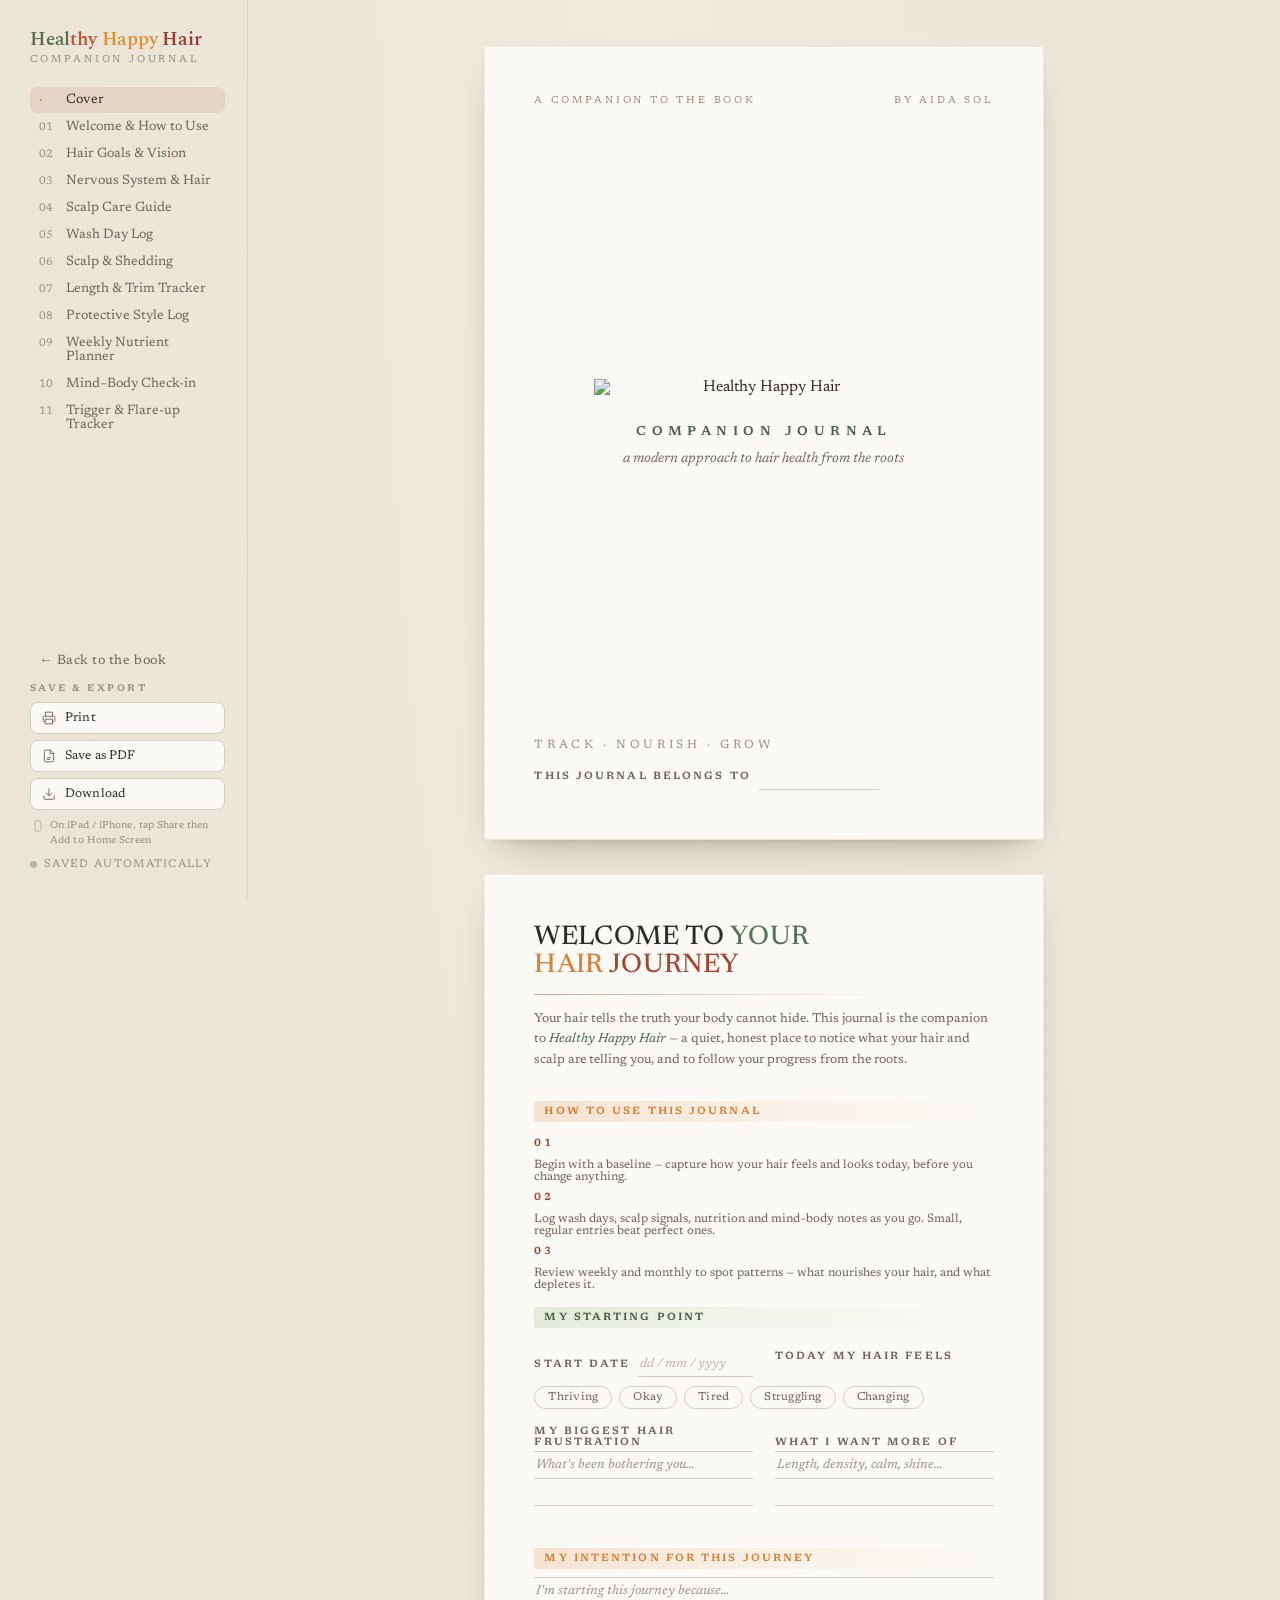
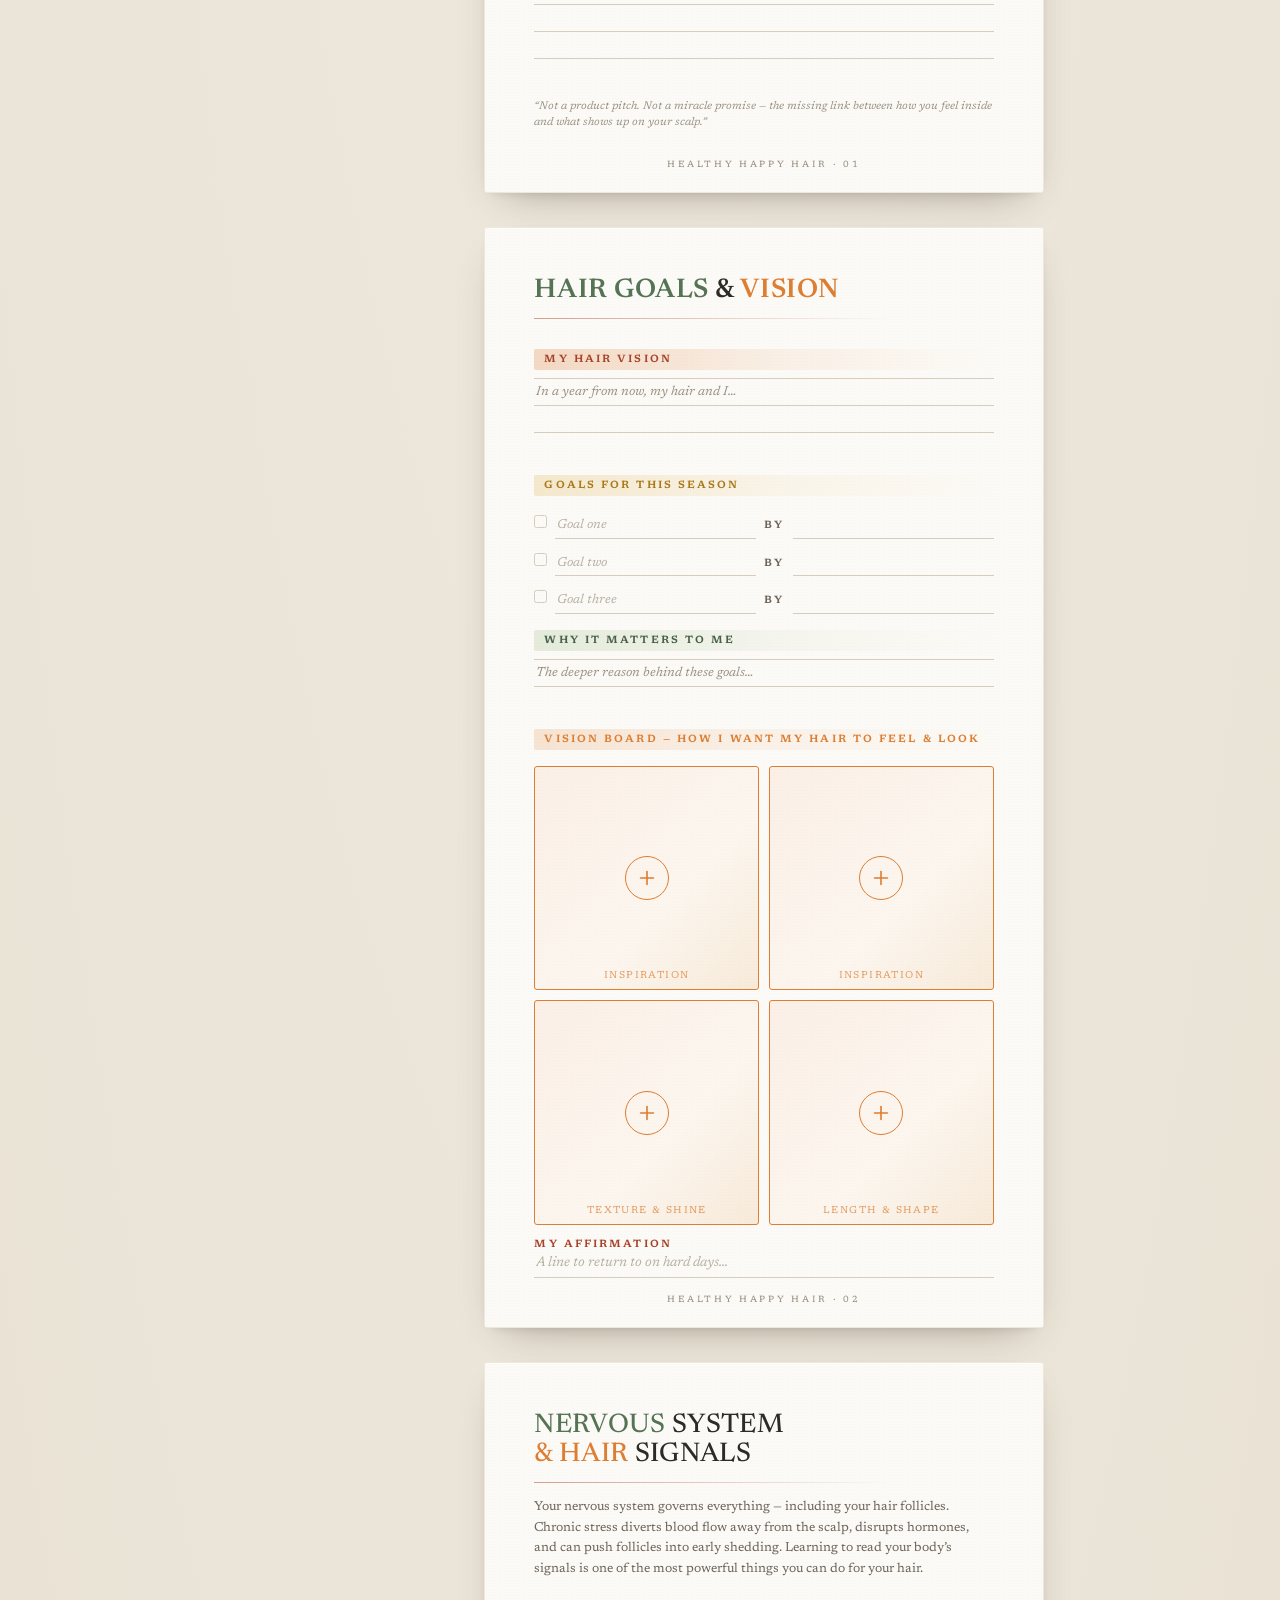
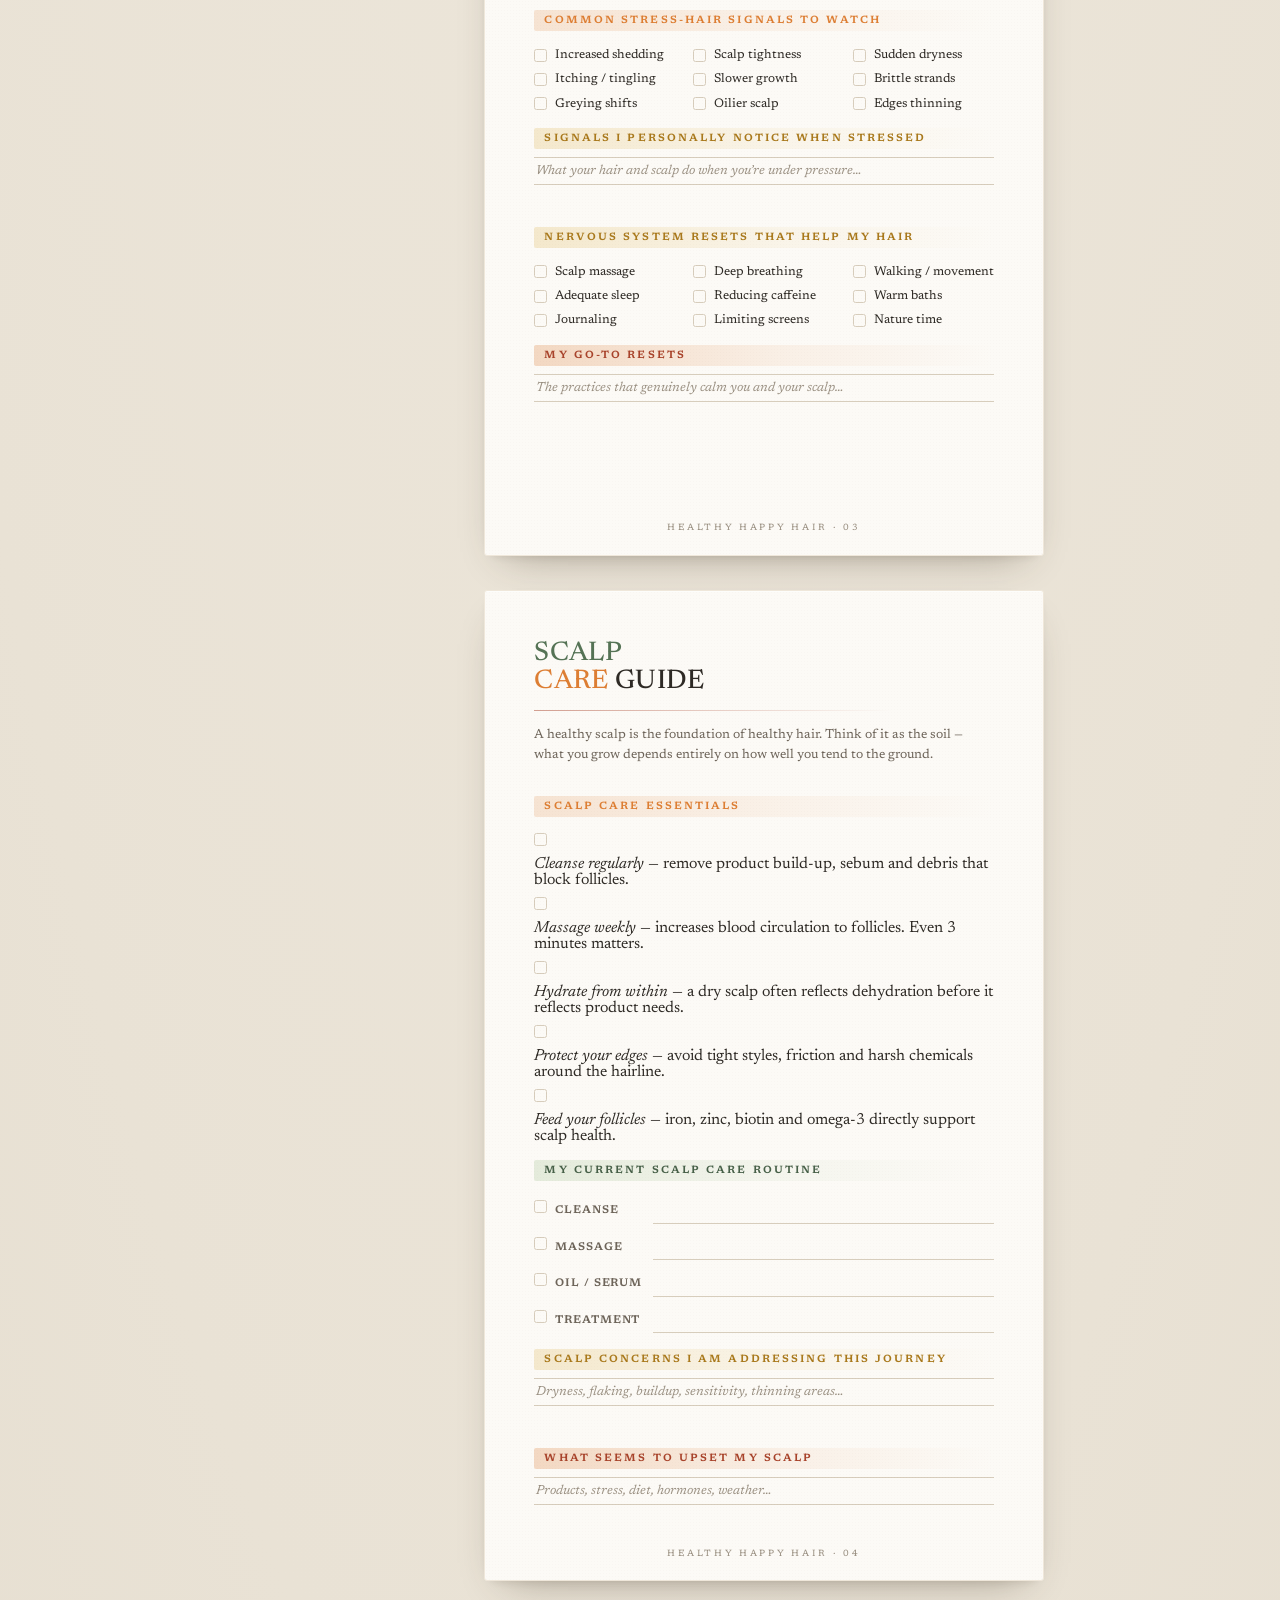
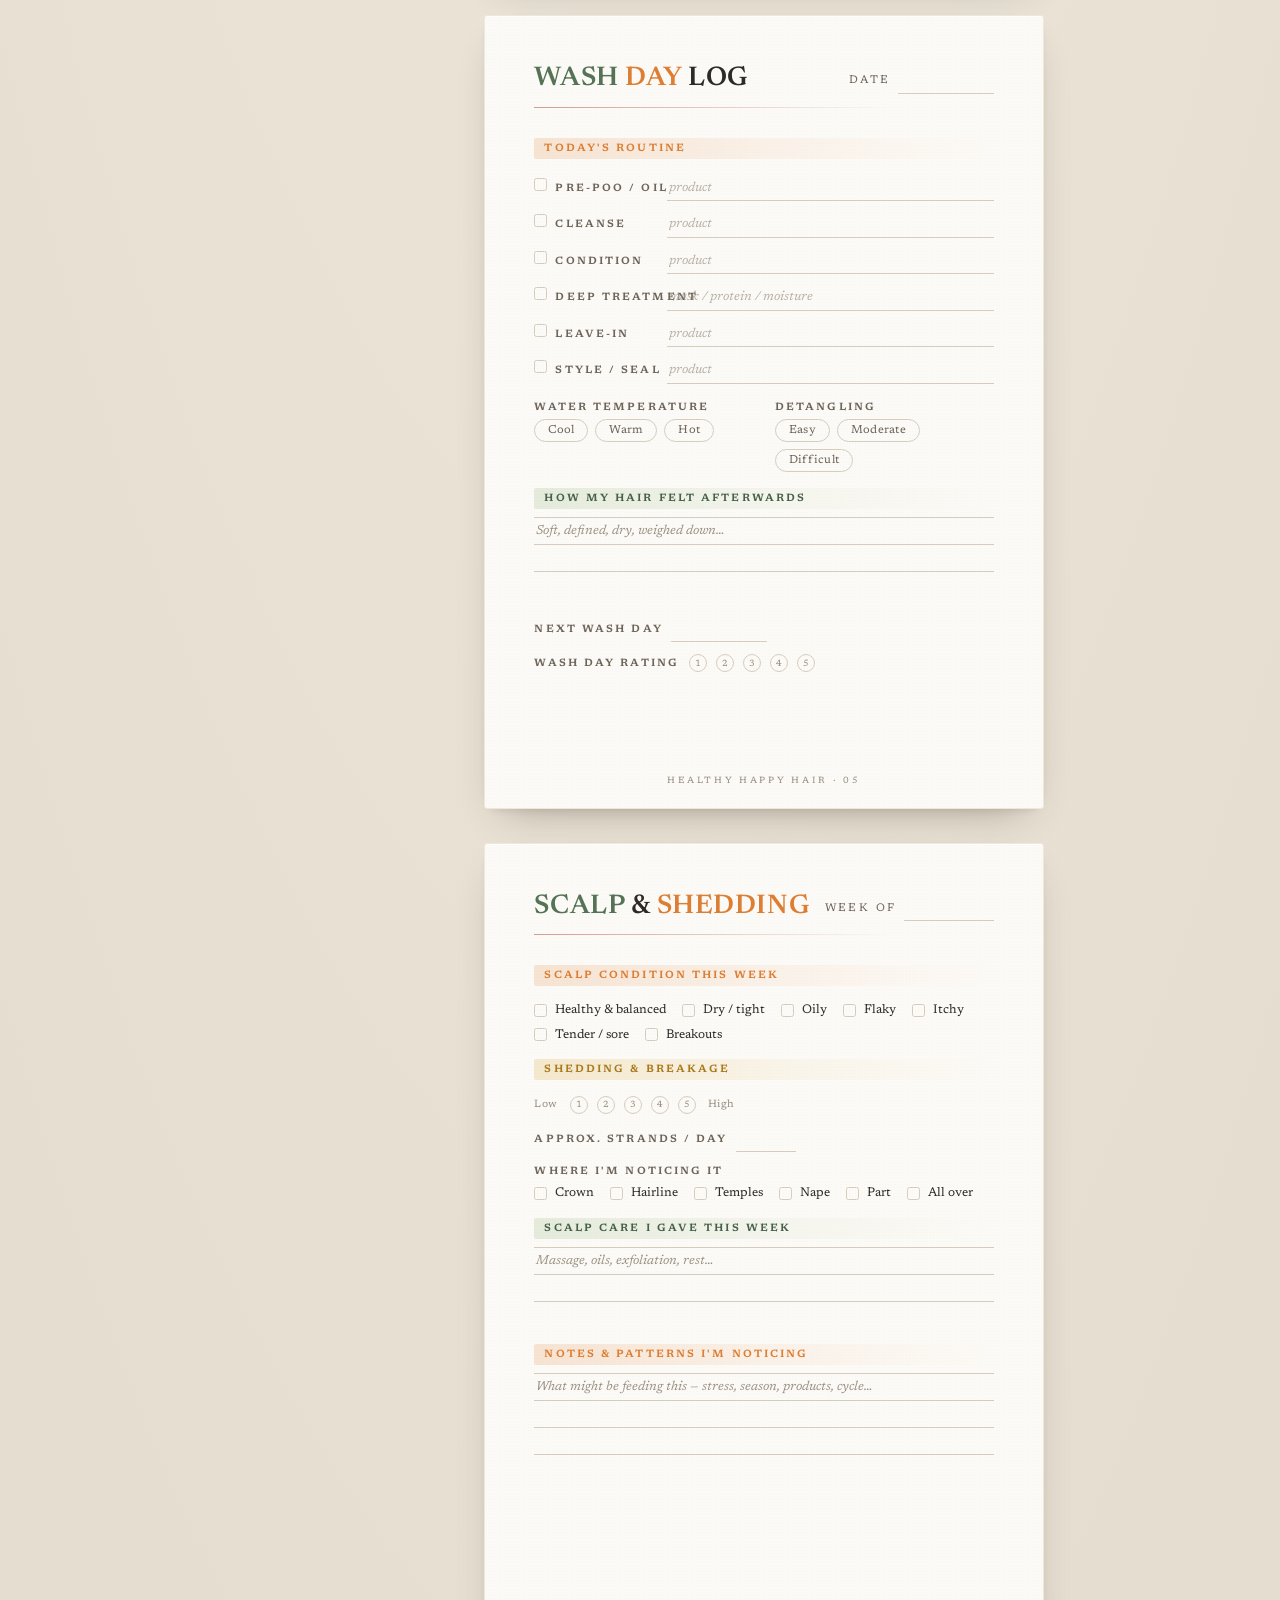
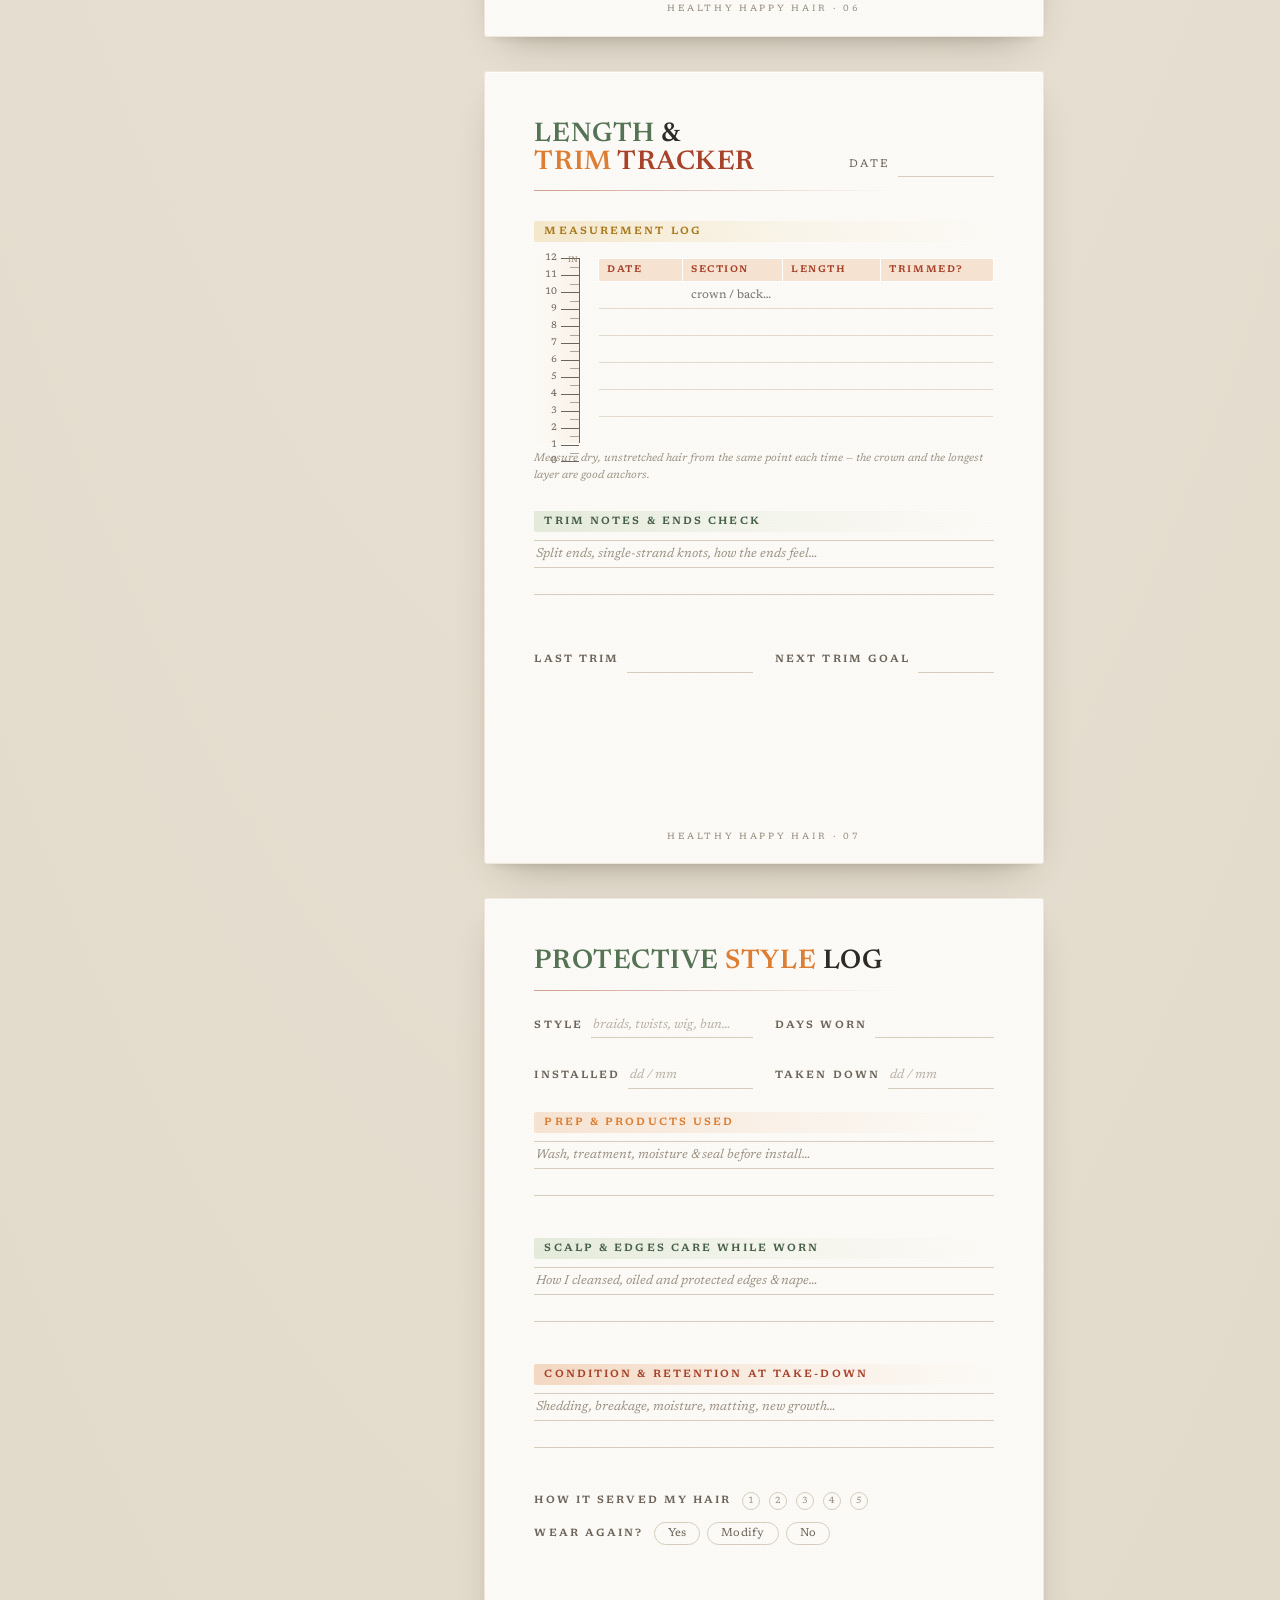
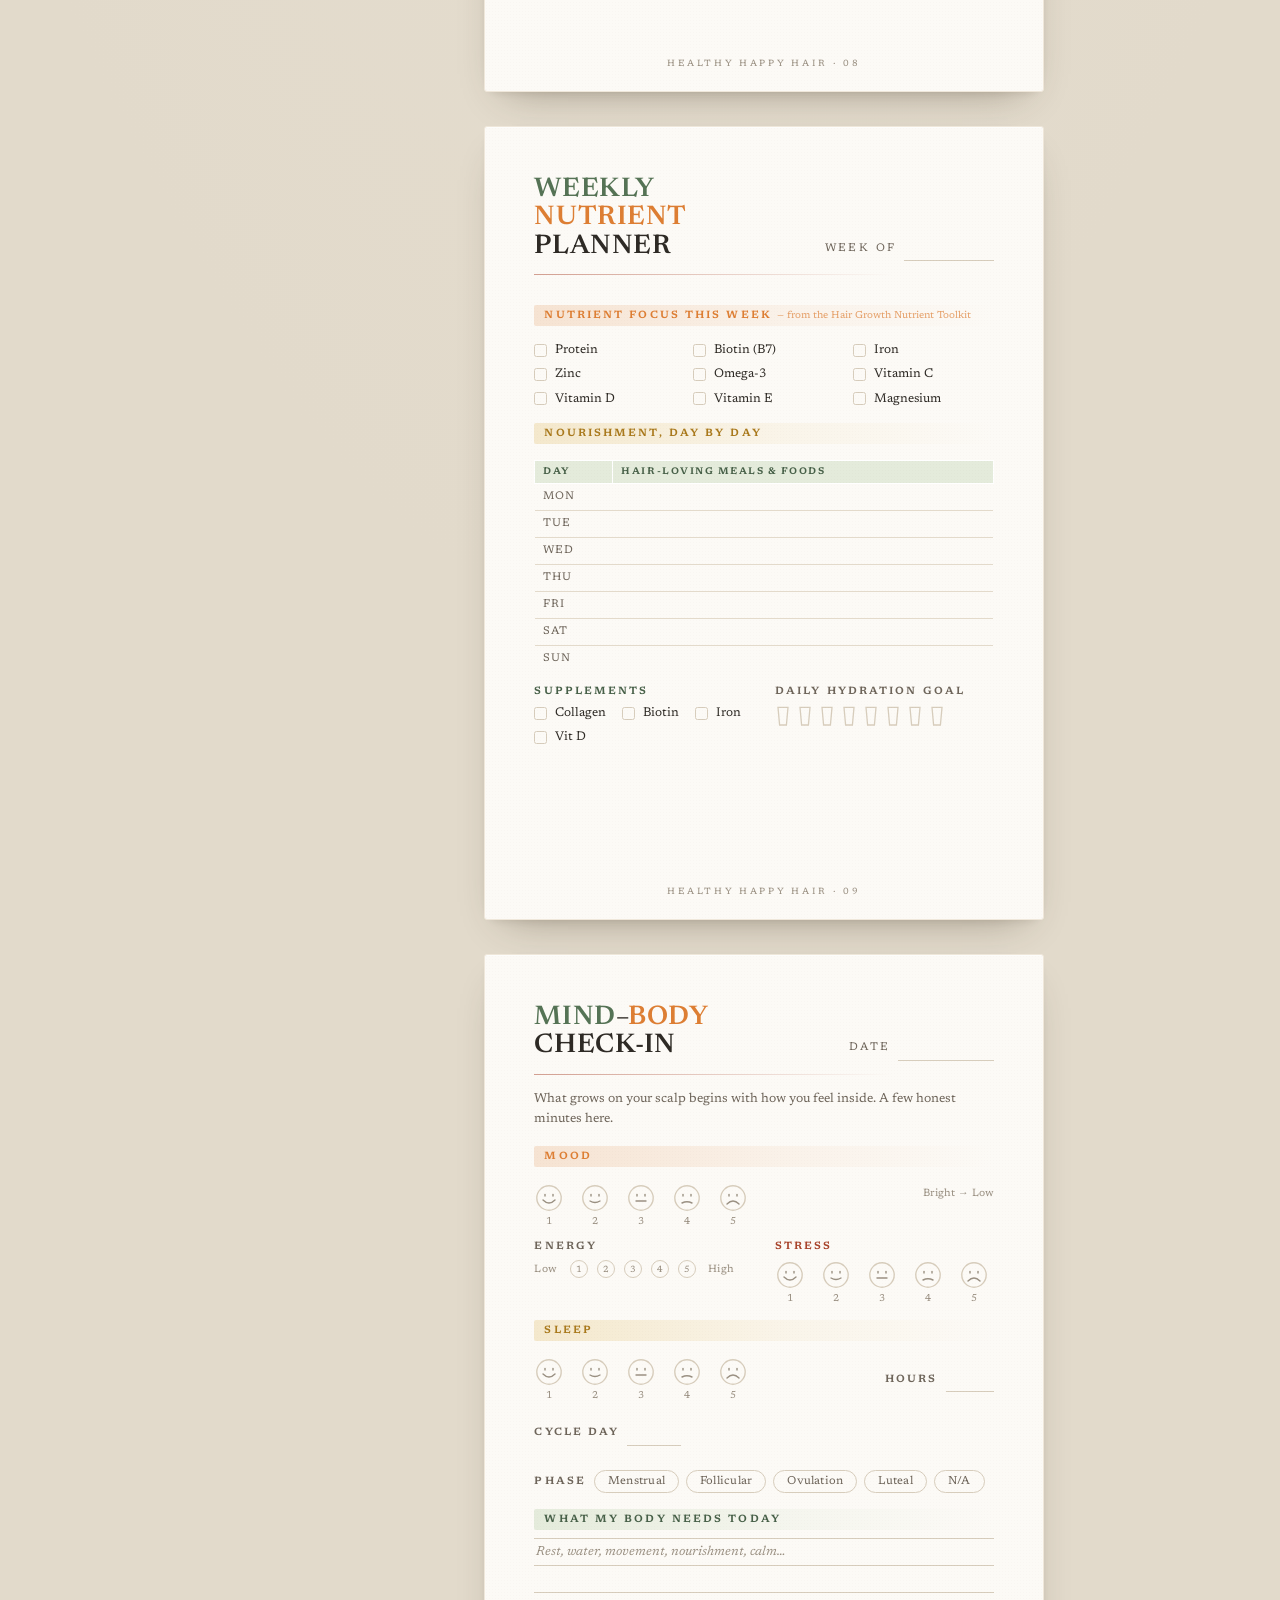
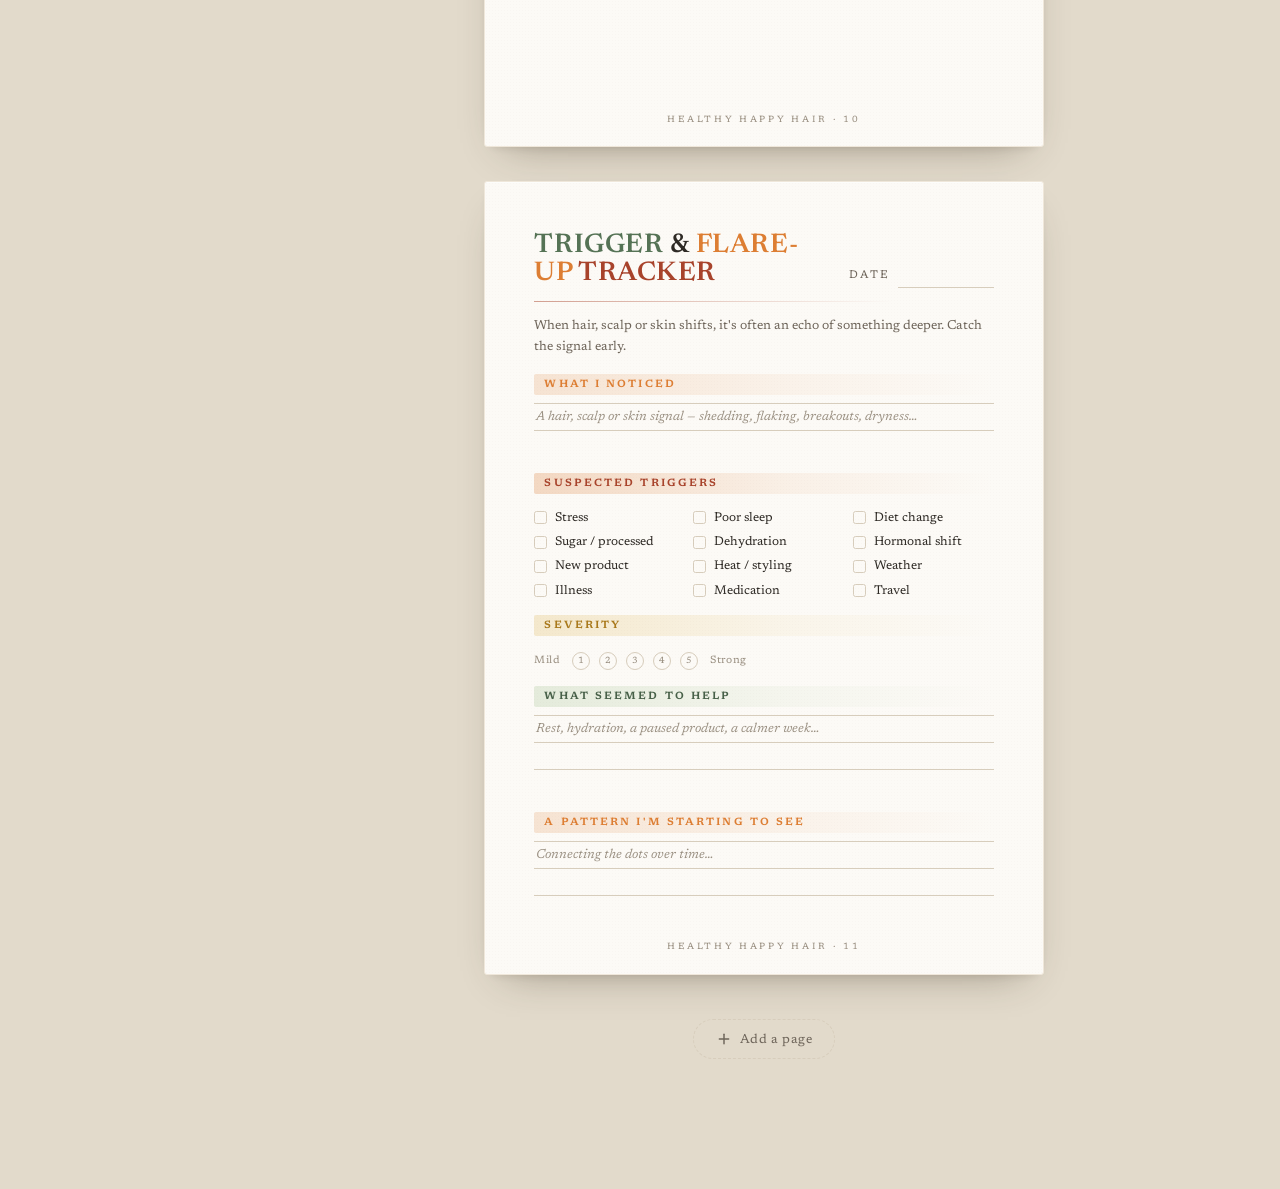
==== commit b7c65ebd: "Update Healthy Happy Hair Companion Journal Mobile.html Match Journal wordmark font and colors to ho" ====
--- a/Healthy Happy Hair Companion Journal Mobile.html
+++ b/Healthy Happy Hair Companion Journal Mobile.html
@@ -7,7 +7,7 @@
 <title>Healthy Happy Hair — Companion Journal</title>
 <link rel="preconnect" href="https://fonts.googleapis.com" />
 <link rel="preconnect" href="https://fonts.gstatic.com" crossorigin />
-<link href="https://fonts.googleapis.com/css2?family=Newsreader:ital,opsz,wght@0,6..72,300..700;1,6..72,300..600&display=swap" rel="stylesheet" />
+<link href="https://fonts.googleapis.com/css2?family=Newsreader:ital,opsz,wght@0,6..72,300..700;1,6..72,300..600&family=Spectral:wght@400;500;600&display=swap" rel="stylesheet" />
 <link rel="stylesheet" href="journal.css" />
 <link rel="stylesheet" href="journal-mobile.css" />
 </head>
@@ -16,7 +16,7 @@
 <!-- ── Mobile topbar ── -->
 <div class="topbar" id="topbar">
   <div>
-    <div class="topbar__brand"><span class="g">Heal</span><span class="tc">thy</span> <span class="o">Happy</span> <span class="t">Hair</span></div>
+    <div class="topbar__brand" style="font-family:'Spectral',serif;font-size:1.18rem;font-weight:600;letter-spacing:-.01em;"><span style="color:#5d6f4f">Heal</span><span style="color:#bf5430">thy</span> <span style="color:#e2902f">Happy</span> <span style="color:#9c3a30">Hair</span></div>
     <div class="topbar__sub">Companion Journal</div>
   </div>
   <div class="topbar__right">
@@ -33,7 +33,7 @@
 <!-- ── Drawer nav ── -->
 <div class="drawer" id="drawer" aria-hidden="true">
   <div class="drawer__head">
-    <div class="drawer__brand"><span class="g">Heal</span><span class="tc">thy</span> <span class="o">Happy</span> <span class="t">Hair</span></div>
+    <div class="drawer__brand" style="font-family:'Spectral',serif;font-size:1.18rem;font-weight:600;letter-spacing:-.01em;"><span style="color:#5d6f4f">Heal</span><span style="color:#bf5430">thy</span> <span style="color:#e2902f">Happy</span> <span style="color:#9c3a30">Hair</span></div>
     <div class="drawer__sub">Companion Journal</div>
   </div>
   <nav class="drawer__list" id="drawerList">
@@ -70,7 +70,7 @@
 
   <!-- ============ Contents rail ============ -->
   <nav class="rail">
-    <div class="rail__brand"><span class="g">Heal</span><span class="tc">thy</span> <span class="o">Happy</span> <span class="t">Hair</span></div>
+    <div class="rail__brand" style="font-family:'Spectral',serif;font-size:1.18rem;font-weight:600;letter-spacing:-.01em;"><span style="color:#5d6f4f">Heal</span><span style="color:#bf5430">thy</span> <span style="color:#e2902f">Happy</span> <span style="color:#9c3a30">Hair</span></div>
     <div class="rail__sub">Companion Journal</div>
     <div class="rail__list">
       <a href="#p0"><span class="n">·</span><span>Cover</span></a>
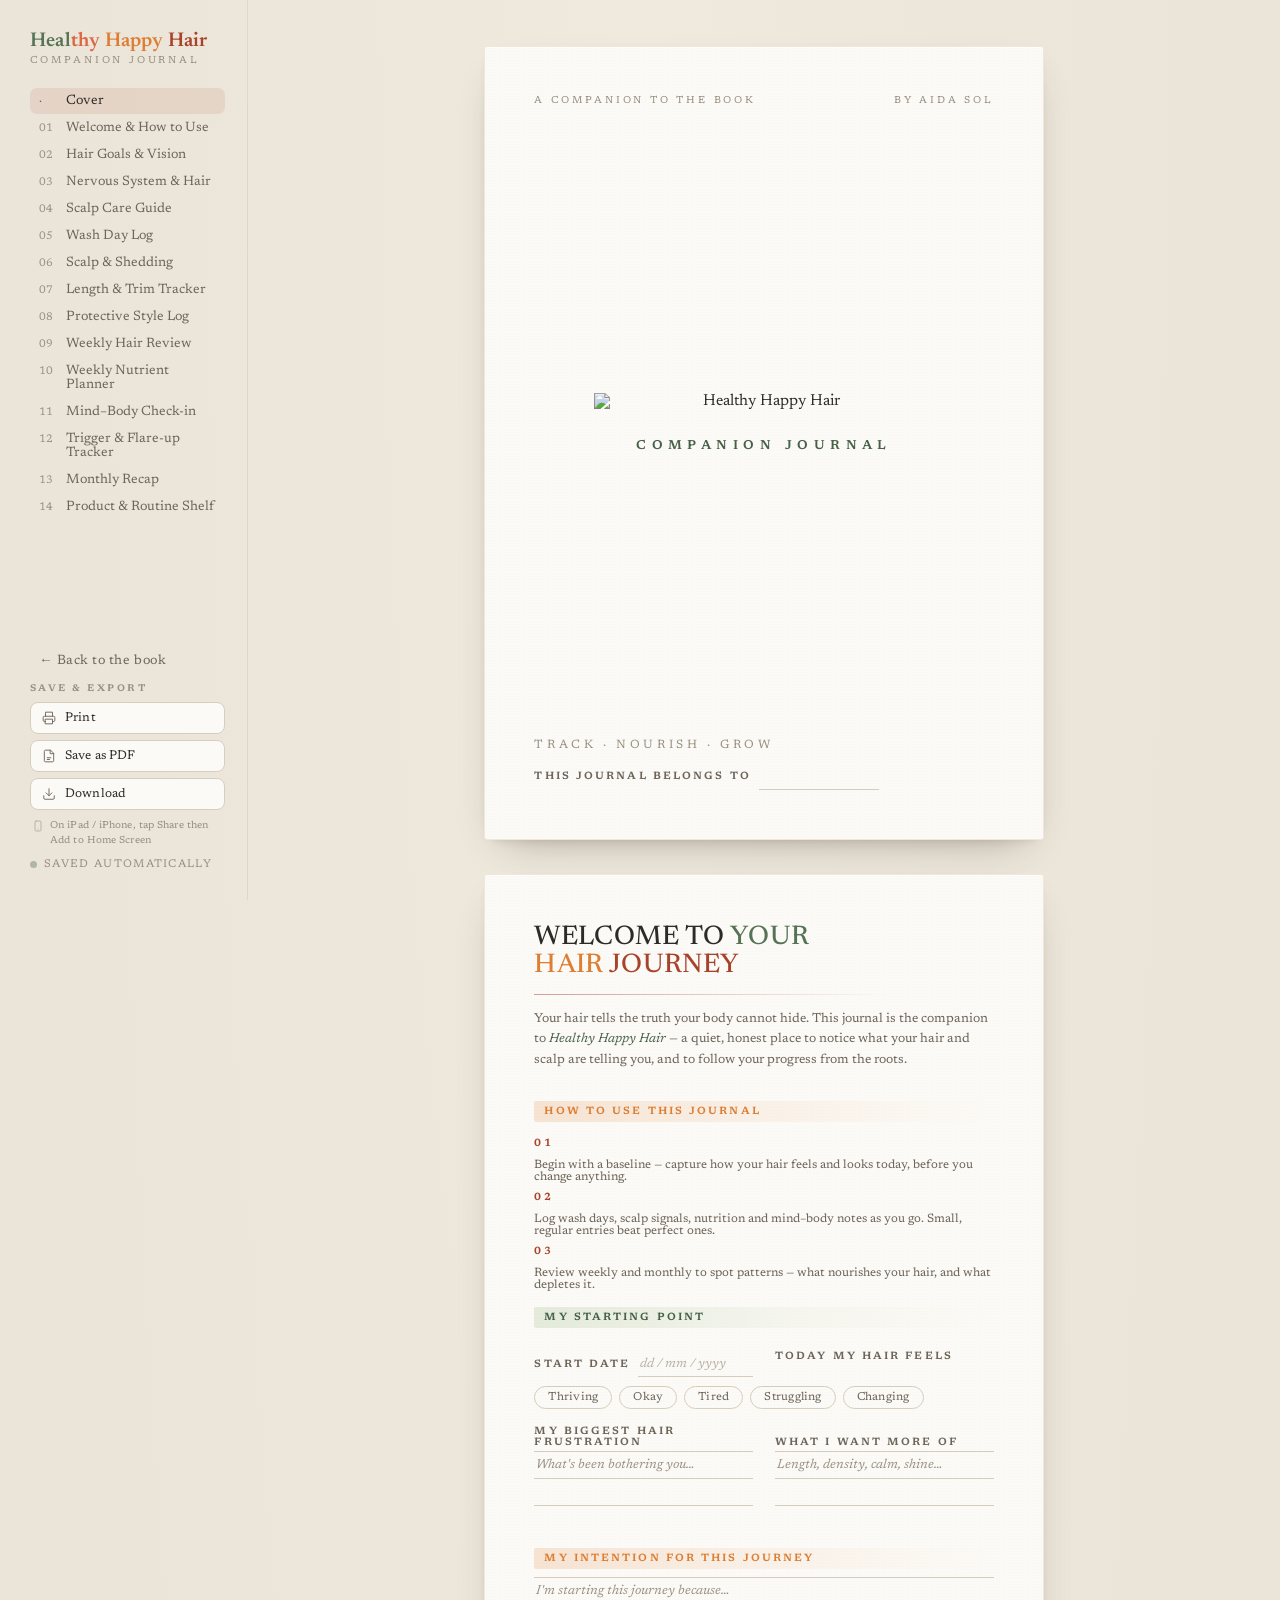
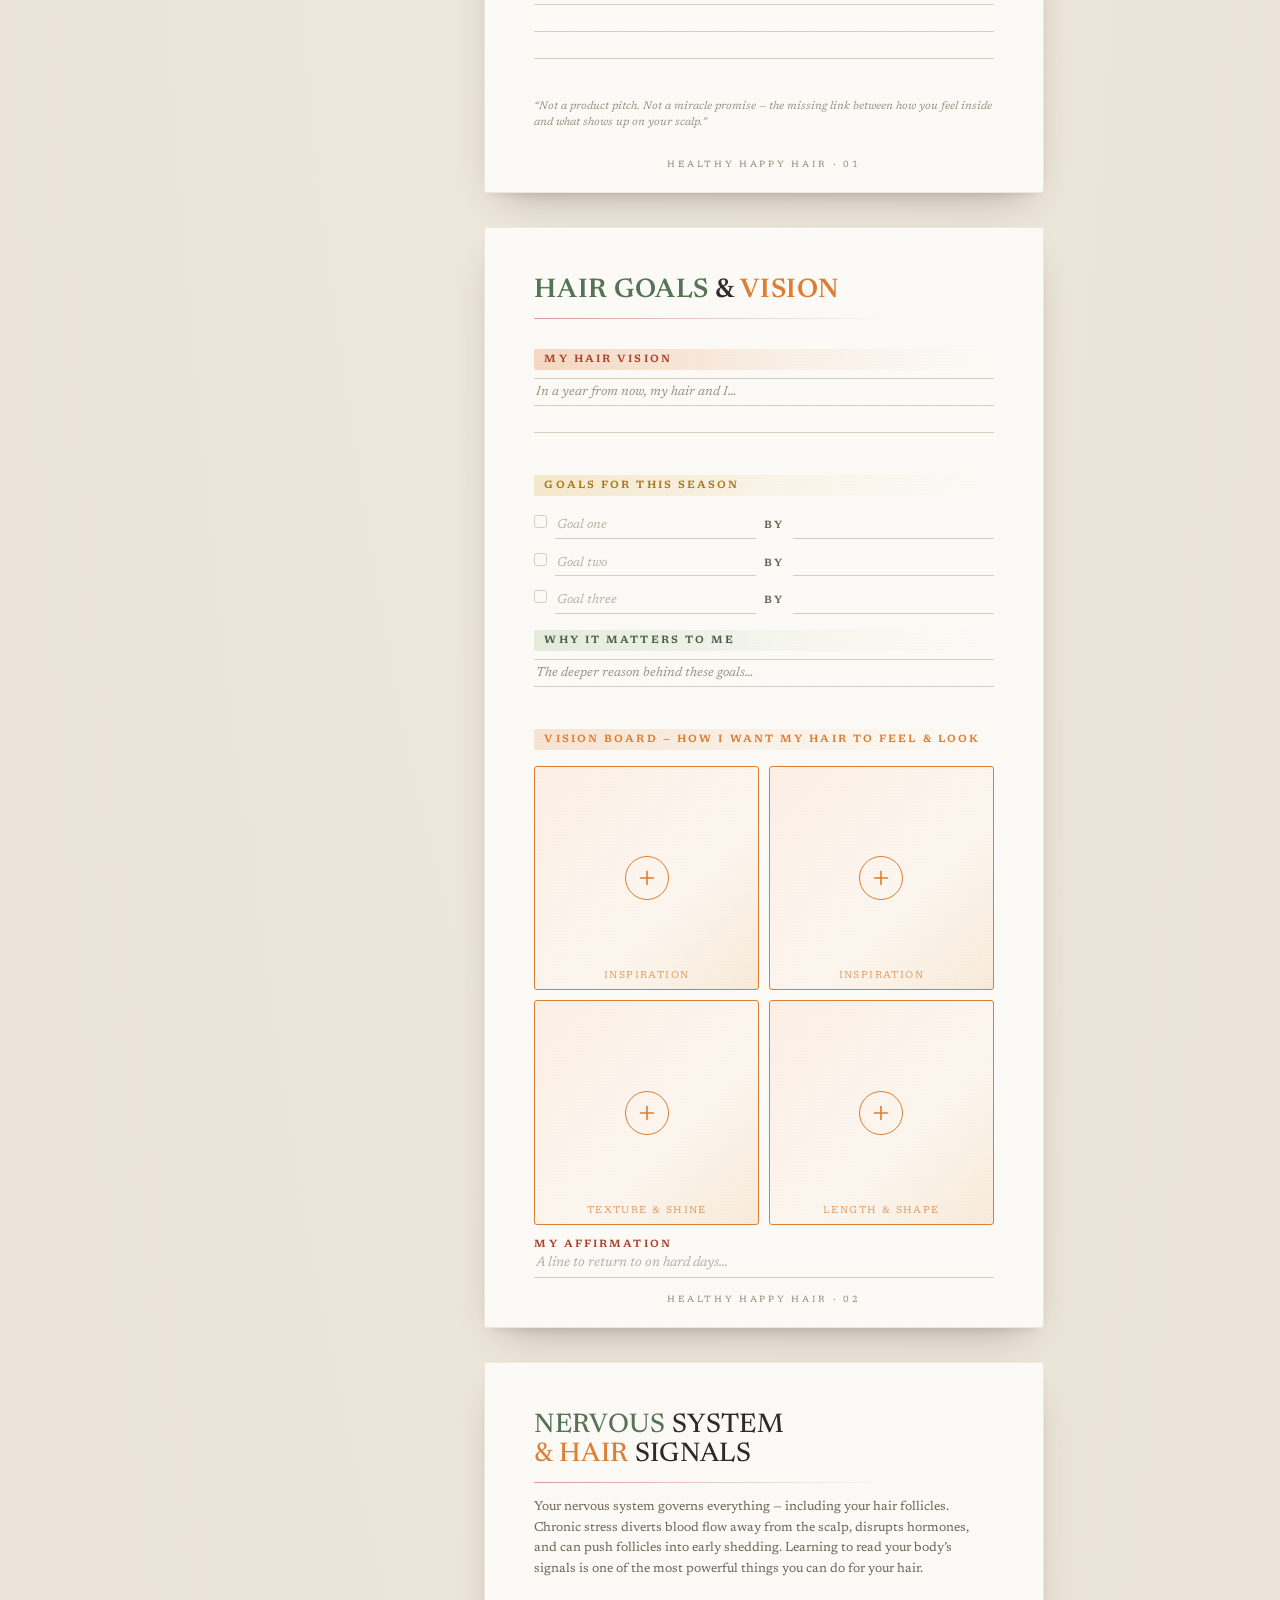
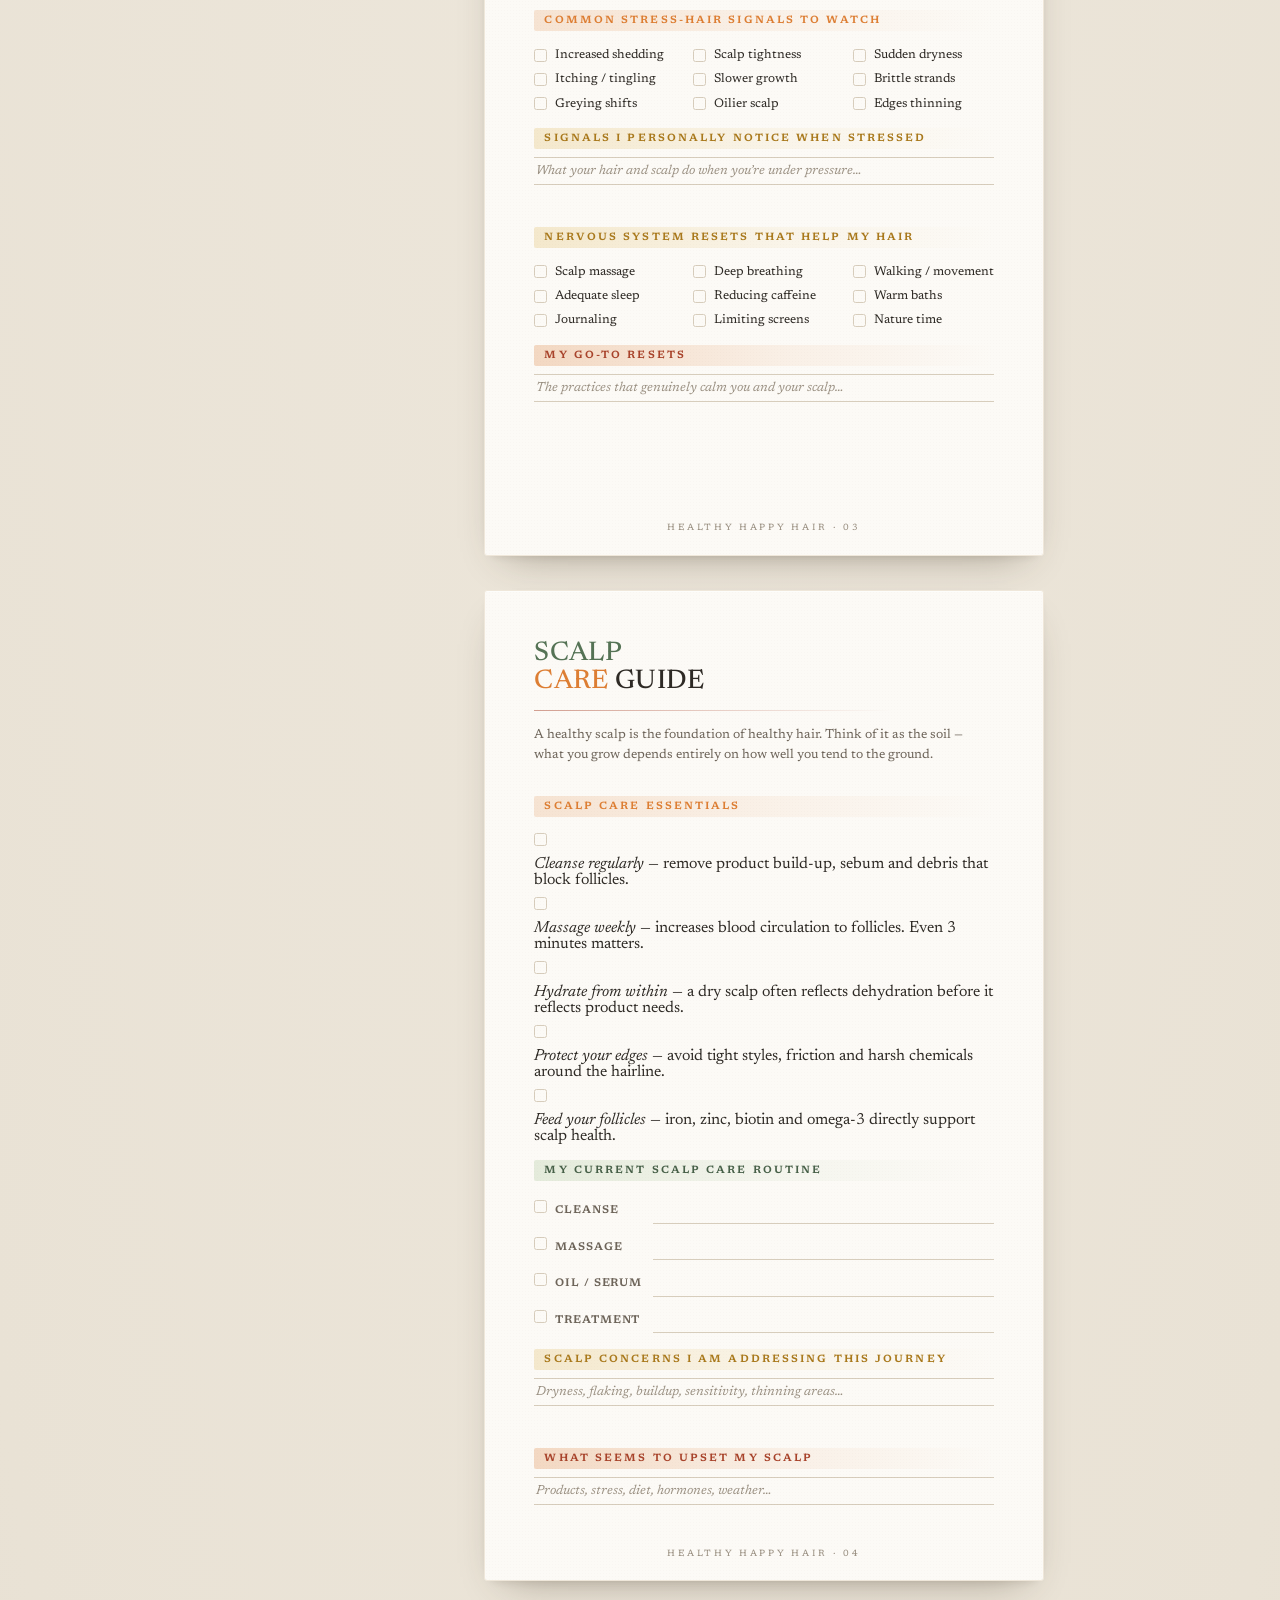
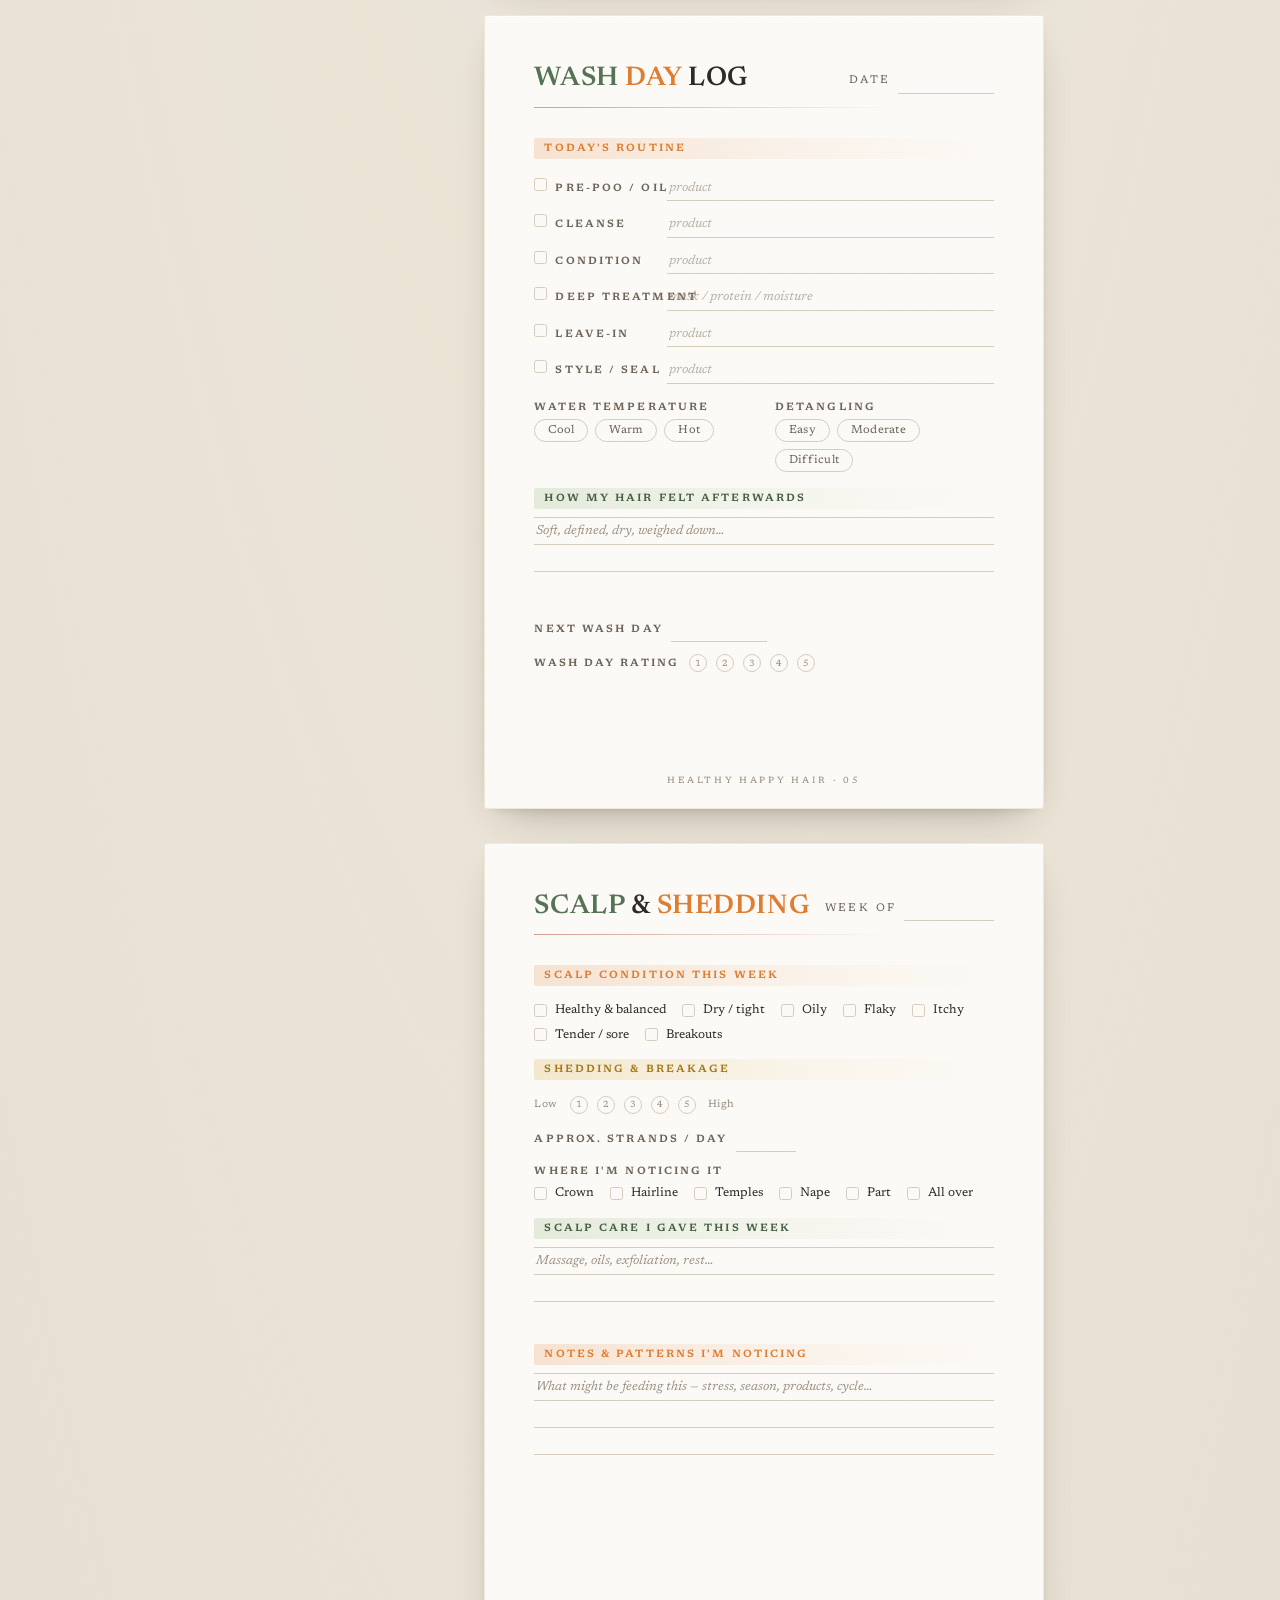
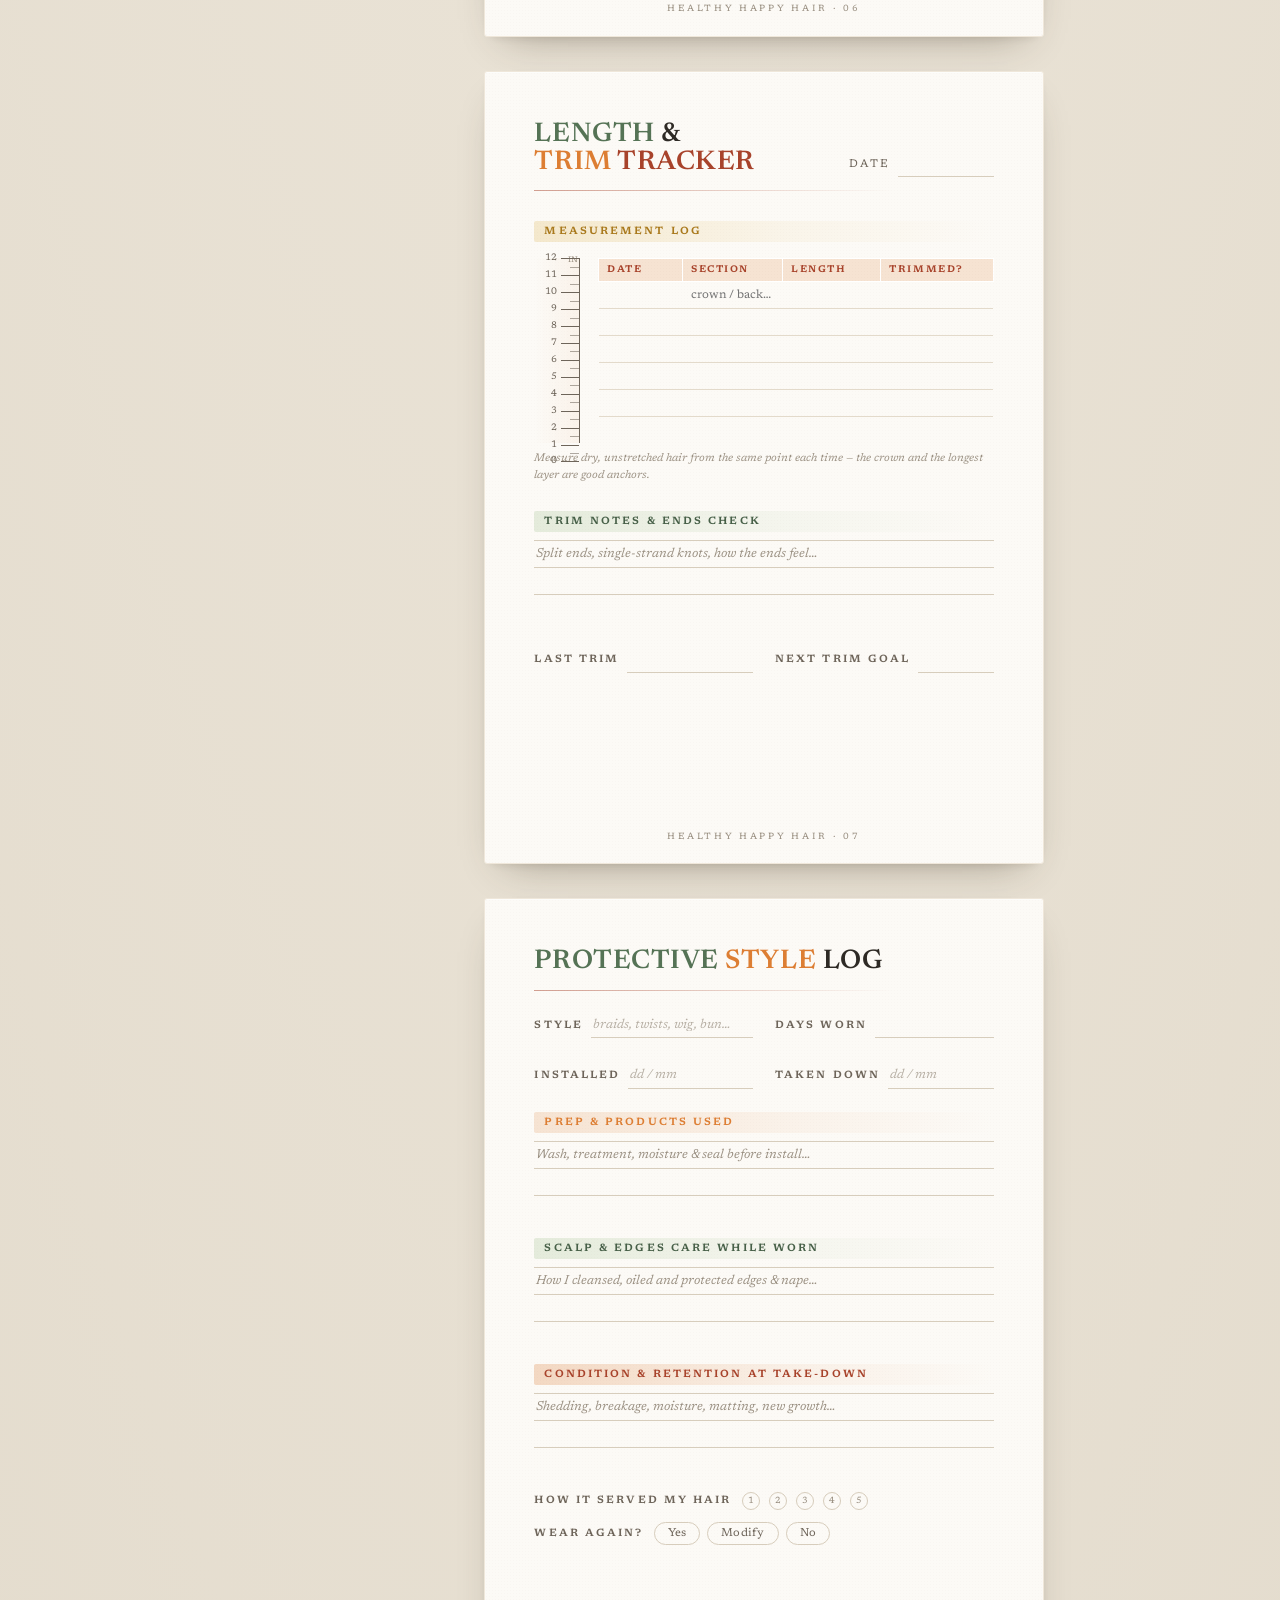
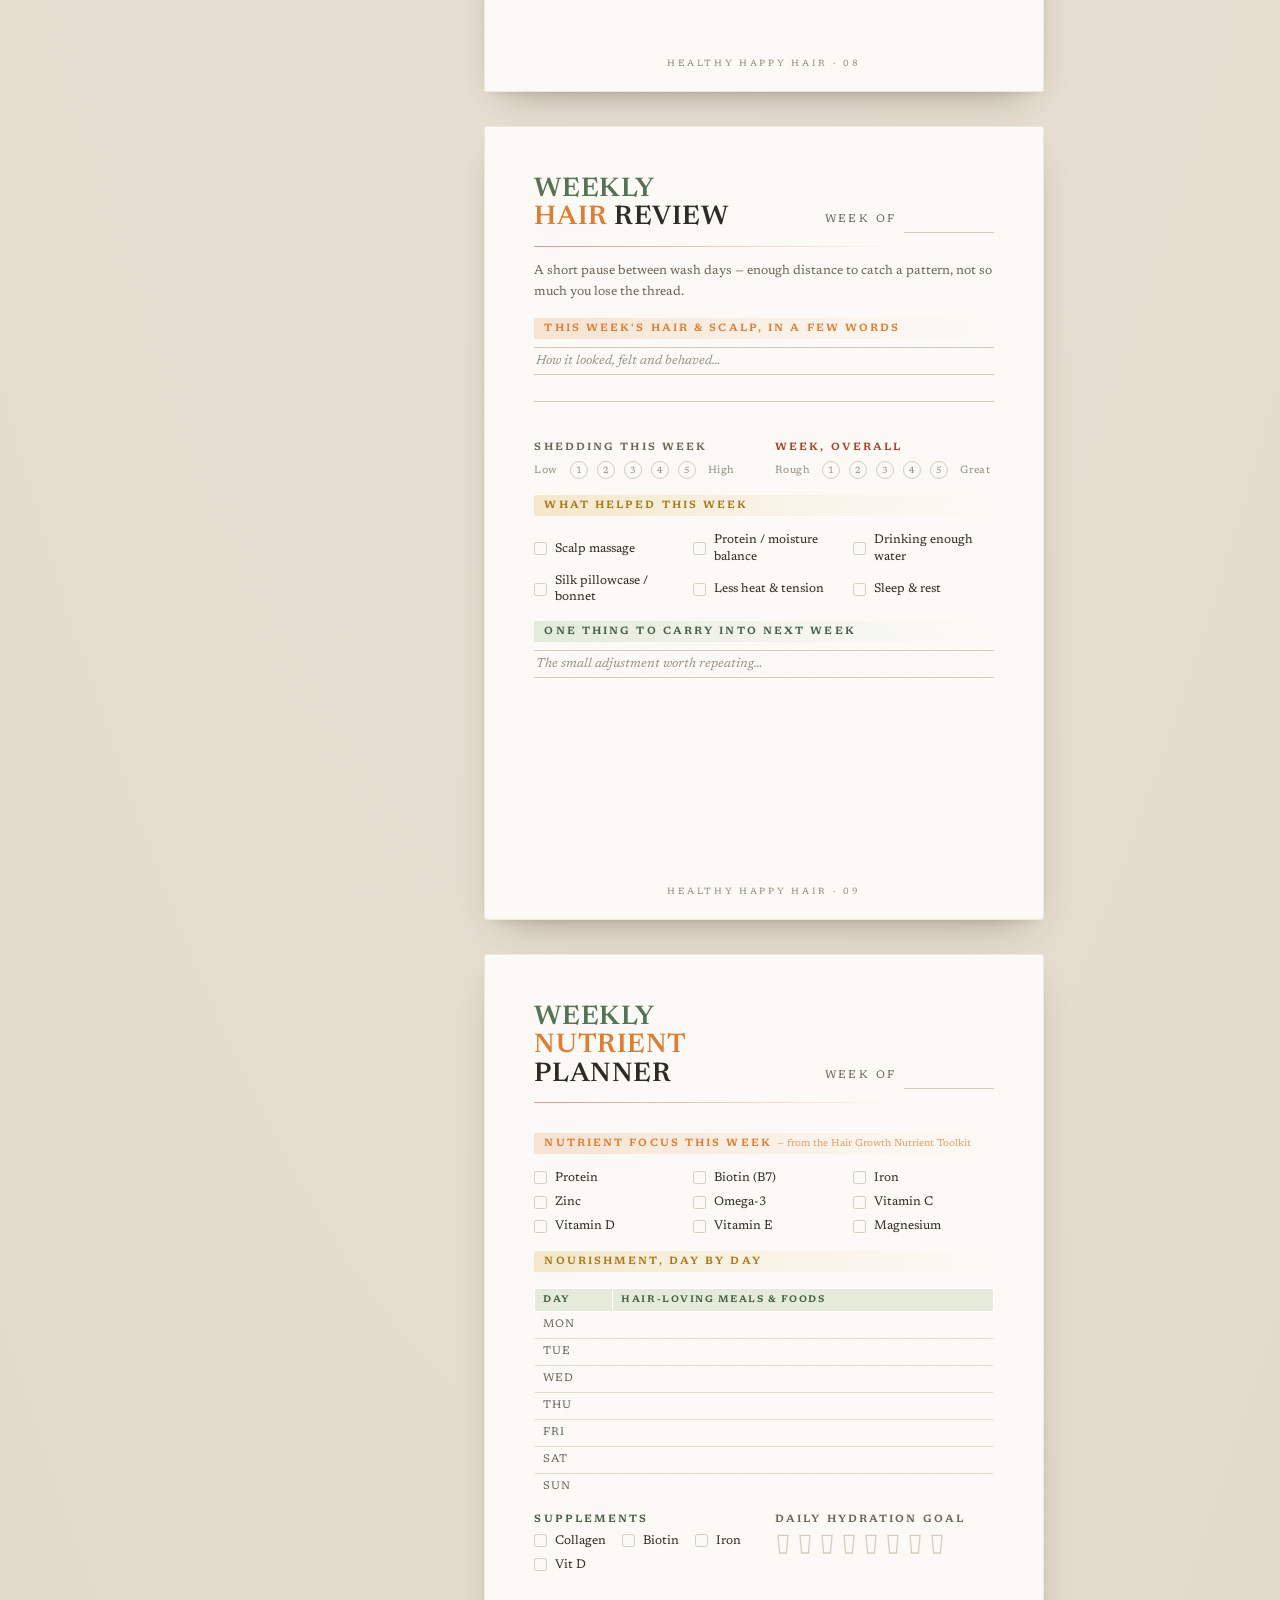
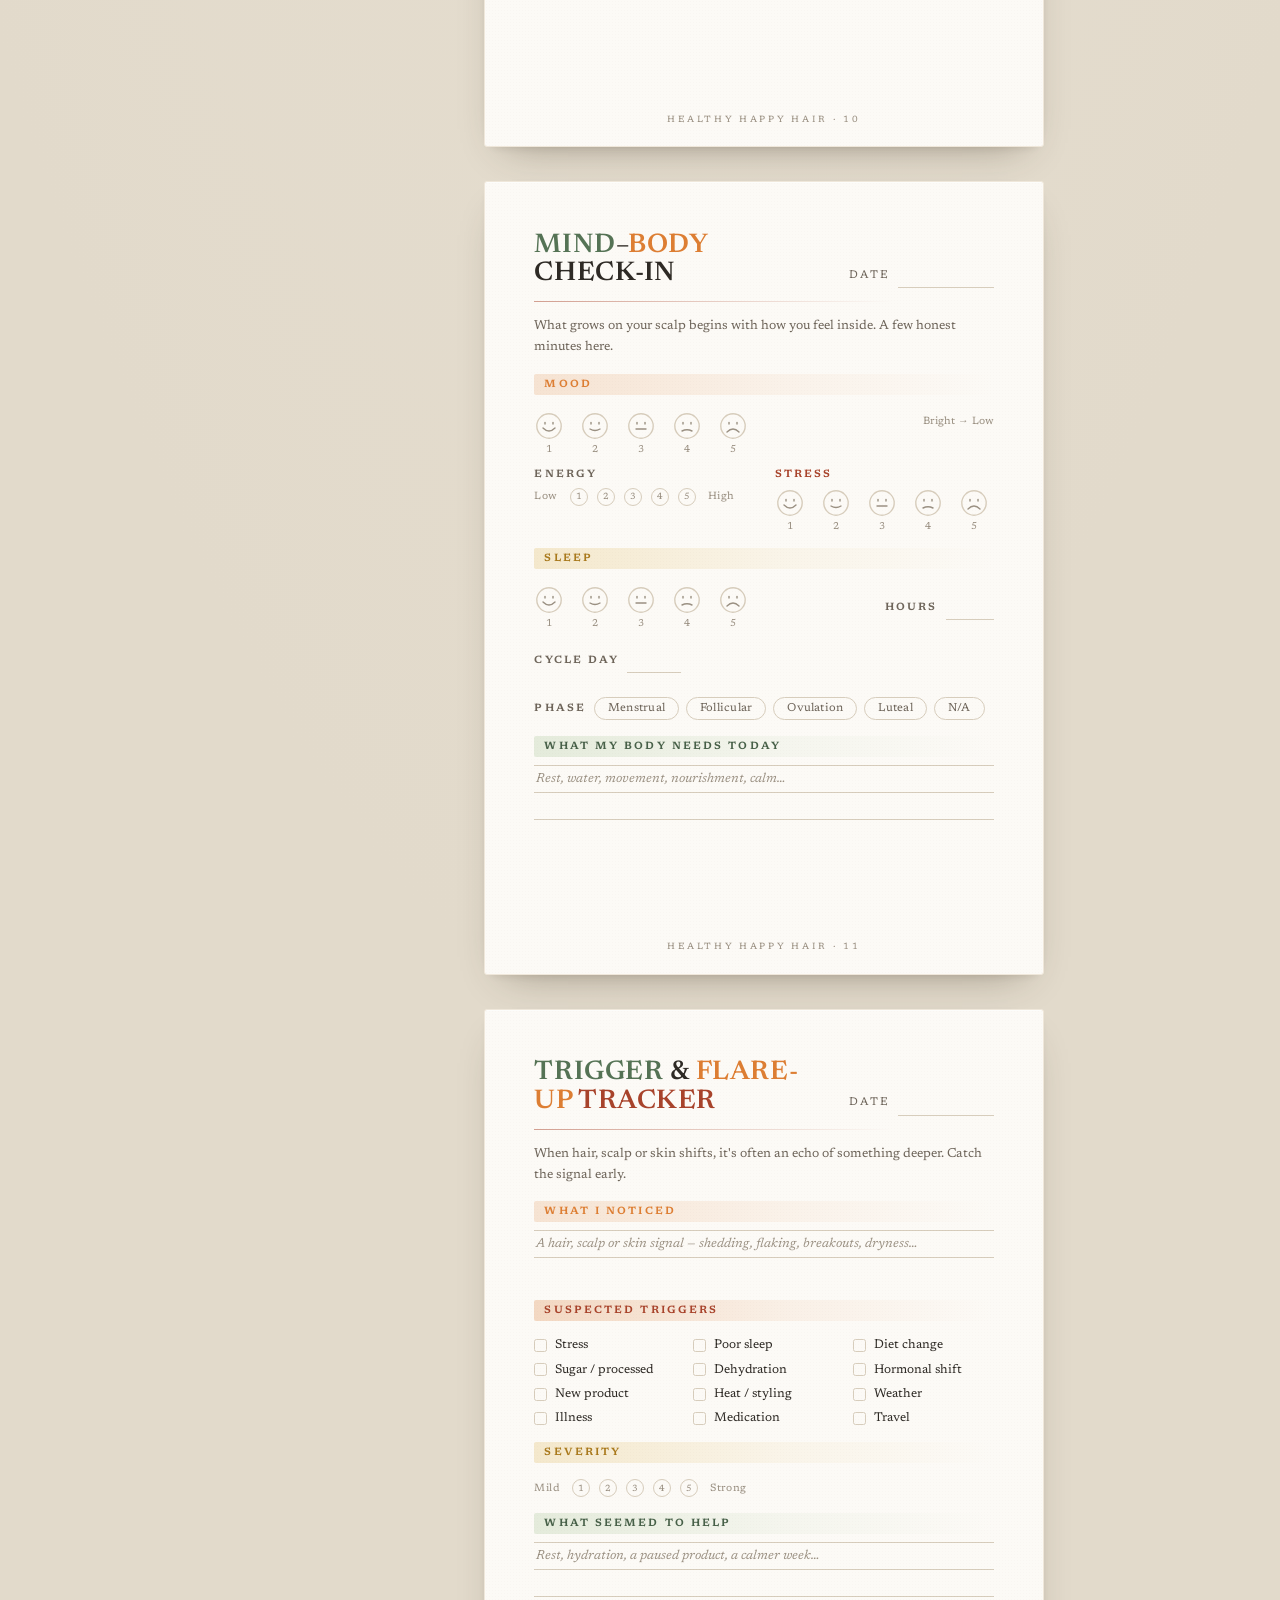
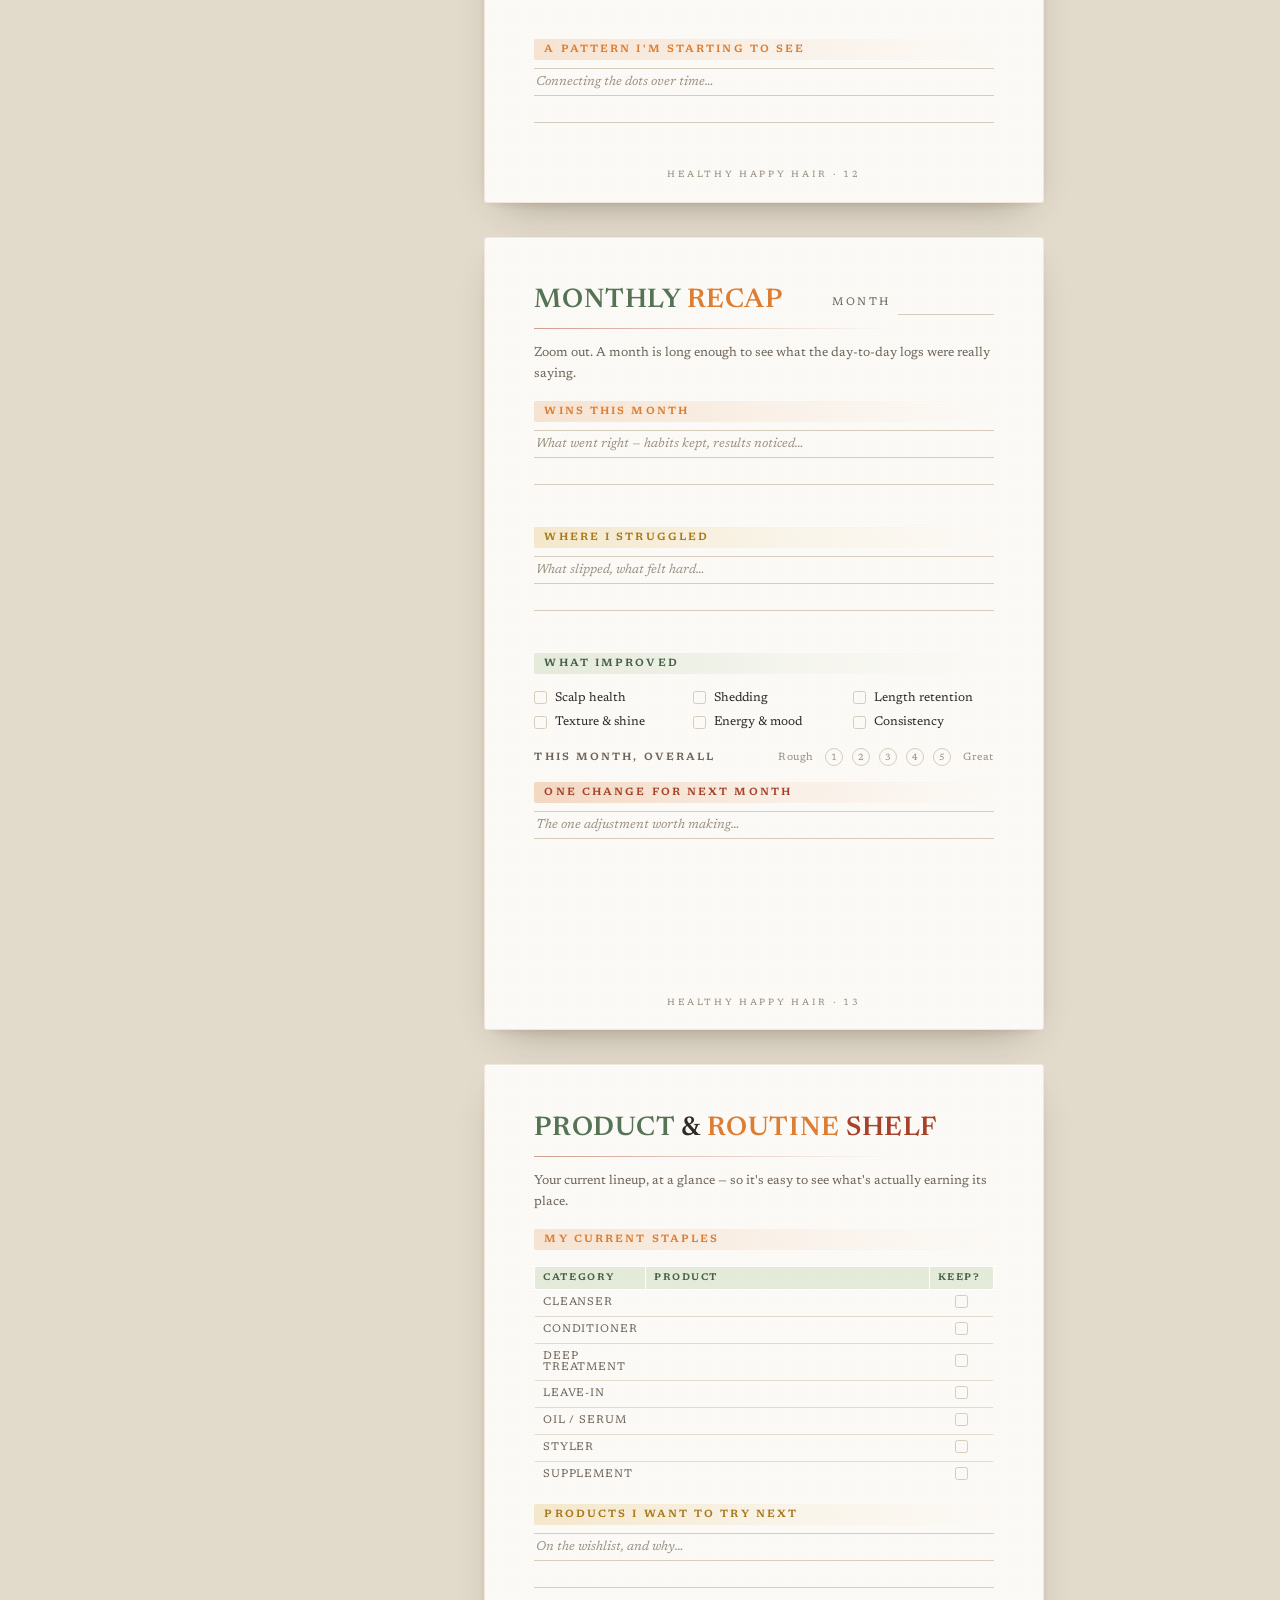
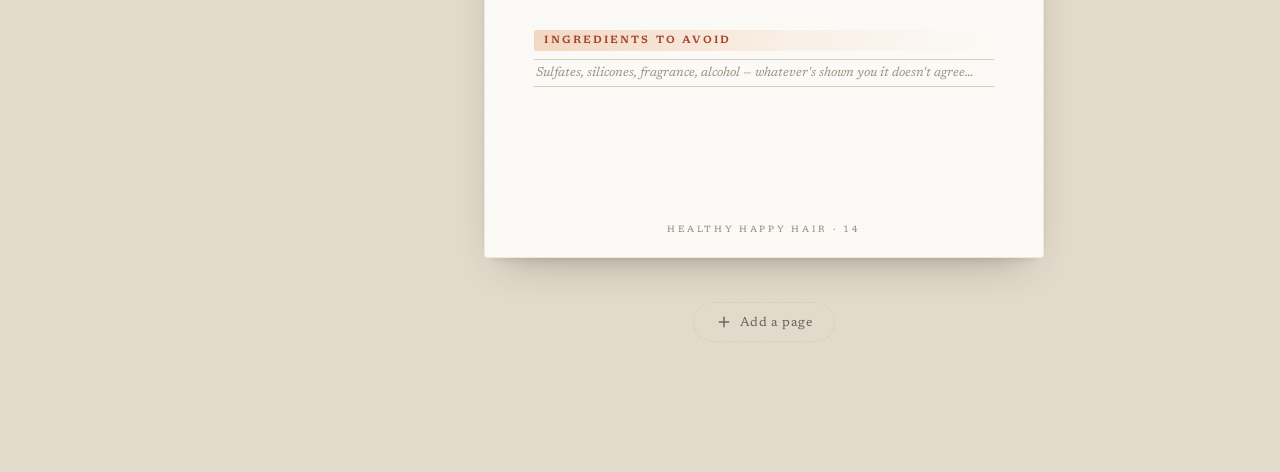
==== commit 6453bee3: "Add files via upload adding editing version of the journal" ====
--- a/Healthy Happy Hair Companion Journal Mobile.html
+++ b/Healthy Happy Hair Companion Journal Mobile.html
@@ -7,7 +7,7 @@
 <title>Healthy Happy Hair — Companion Journal</title>
 <link rel="preconnect" href="https://fonts.googleapis.com" />
 <link rel="preconnect" href="https://fonts.gstatic.com" crossorigin />
-<link href="https://fonts.googleapis.com/css2?family=Newsreader:ital,opsz,wght@0,6..72,300..700;1,6..72,300..600&family=Spectral:wght@400;500;600&display=swap" rel="stylesheet" />
+<link href="https://fonts.googleapis.com/css2?family=Newsreader:ital,opsz,wght@0,6..72,300..700;1,6..72,300..600&display=swap" rel="stylesheet" />
 <link rel="stylesheet" href="journal.css" />
 <link rel="stylesheet" href="journal-mobile.css" />
 </head>
@@ -16,7 +16,7 @@
 <!-- ── Mobile topbar ── -->
 <div class="topbar" id="topbar">
   <div>
-    <div class="topbar__brand" style="font-family:'Spectral',serif;font-size:1.18rem;font-weight:600;letter-spacing:-.01em;"><span style="color:#5d6f4f">Heal</span><span style="color:#bf5430">thy</span> <span style="color:#e2902f">Happy</span> <span style="color:#9c3a30">Hair</span></div>
+    <div class="topbar__brand"><span class="g">Heal</span><span class="tc">thy</span> <span class="o">Happy</span> <span class="t">Hair</span></div>
     <div class="topbar__sub">Companion Journal</div>
   </div>
   <div class="topbar__right">
@@ -33,9 +33,10 @@
 <!-- ── Drawer nav ── -->
 <div class="drawer" id="drawer" aria-hidden="true">
   <div class="drawer__head">
-    <div class="drawer__brand" style="font-family:'Spectral',serif;font-size:1.18rem;font-weight:600;letter-spacing:-.01em;"><span style="color:#5d6f4f">Heal</span><span style="color:#bf5430">thy</span> <span style="color:#e2902f">Happy</span> <span style="color:#9c3a30">Hair</span></div>
+    <div class="drawer__brand"><span class="g">Heal</span><span class="tc">thy</span> <span class="o">Happy</span> <span class="t">Hair</span></div>
     <div class="drawer__sub">Companion Journal</div>
   </div>
+  <div class="drawer__toc-label">Contents</div>
   <nav class="drawer__list" id="drawerList">
     <a href="#p0"><span class="n">·</span><span>Cover</span></a>
     <a href="#p1"><span class="n">01</span><span>Welcome &amp; How to Use</span></a>
@@ -46,9 +47,12 @@
     <a href="#p4"><span class="n">06</span><span>Scalp &amp; Shedding</span></a>
     <a href="#p5"><span class="n">07</span><span>Length &amp; Trim Tracker</span></a>
     <a href="#p6"><span class="n">08</span><span>Protective Style Log</span></a>
-    <a href="#p7"><span class="n">09</span><span>Weekly Nutrient Planner</span></a>
-    <a href="#p8"><span class="n">10</span><span>Mind–Body Check-in</span></a>
-    <a href="#p9"><span class="n">11</span><span>Trigger &amp; Flare-up Tracker</span></a>
+    <a href="#pweekly"><span class="n">09</span><span>Weekly Hair Review</span></a>
+    <a href="#p7"><span class="n">10</span><span>Weekly Nutrient Planner</span></a>
+    <a href="#p8"><span class="n">11</span><span>Mind–Body Check-in</span></a>
+    <a href="#p9"><span class="n">12</span><span>Trigger &amp; Flare-up Tracker</span></a>
+    <a href="#p10"><span class="n">13</span><span>Monthly Recap</span></a>
+    <a href="#p11"><span class="n">14</span><span>Product &amp; Routine Shelf</span></a>
   </nav>
   <div class="drawer__foot">
     <a class="drawer__back" href="index.html">← Back to the book</a>
@@ -70,7 +74,7 @@
 
   <!-- ============ Contents rail ============ -->
   <nav class="rail">
-    <div class="rail__brand" style="font-family:'Spectral',serif;font-size:1.18rem;font-weight:600;letter-spacing:-.01em;"><span style="color:#5d6f4f">Heal</span><span style="color:#bf5430">thy</span> <span style="color:#e2902f">Happy</span> <span style="color:#9c3a30">Hair</span></div>
+    <div class="rail__brand"><span class="g">Heal</span><span class="tc">thy</span> <span class="o">Happy</span> <span class="t">Hair</span></div>
     <div class="rail__sub">Companion Journal</div>
     <div class="rail__list">
       <a href="#p0"><span class="n">·</span><span>Cover</span></a>
@@ -82,9 +86,12 @@
       <a href="#p4"><span class="n">06</span><span>Scalp &amp; Shedding</span></a>
       <a href="#p5"><span class="n">07</span><span>Length &amp; Trim Tracker</span></a>
       <a href="#p6"><span class="n">08</span><span>Protective Style Log</span></a>
-      <a href="#p7"><span class="n">09</span><span>Weekly Nutrient Planner</span></a>
-      <a href="#p8"><span class="n">10</span><span>Mind–Body Check-in</span></a>
-      <a href="#p9"><span class="n">11</span><span>Trigger &amp; Flare-up Tracker</span></a>
+      <a href="#pweekly"><span class="n">09</span><span>Weekly Hair Review</span></a>
+      <a href="#p7"><span class="n">10</span><span>Weekly Nutrient Planner</span></a>
+      <a href="#p8"><span class="n">11</span><span>Mind–Body Check-in</span></a>
+      <a href="#p9"><span class="n">12</span><span>Trigger &amp; Flare-up Tracker</span></a>
+      <a href="#p10"><span class="n">13</span><span>Monthly Recap</span></a>
+      <a href="#p11"><span class="n">14</span><span>Product &amp; Routine Shelf</span></a>
     </div>
     <div class="rail__foot">
       <a class="rail__back" href="index.html">← Back to the book</a>
@@ -121,9 +128,8 @@
         <span>by Aida Sol</span>
       </div>
       <div class="inner">
-        <img class="cover-logo" src="uploads/HHH.png" alt="Healthy Happy Hair" />
+        <img class="cover-logo" src="uploads/HHH-cropped.png" alt="Healthy Happy Hair" />
         <div class="ml">Companion Journal</div>
-        <div class="tag">a modern approach to hair health from the roots</div>
       </div>
       <div class="row between author">
         <span>Track · Nourish · Grow</span>
@@ -463,7 +469,45 @@
       <div class="pageno">Healthy Happy Hair · 08</div>
     </section>
 
-    <!-- ===== 09 Weekly Nutrient Planner ===== -->
+    <!-- ===== 09 Weekly Hair Review ===== -->
+    <section class="page" id="pweekly" data-screen-label="09 Weekly Review">
+      <div class="phead">
+        <h1 class="title upper"><span class="g">WEEKLY</span> <span class="o">HAIR</span> <span class="d">REVIEW</span></h1>
+        <span class="dateline">Week of <input class="fld" data-k="wr_week" style="width:90px" /></span>
+      </div>
+      <div class="rule-w"></div>
+      <p class="lead mb0">A short pause between wash days — enough distance to catch a pattern, not so much you lose the thread.</p>
+
+      <div class="band">This week's hair &amp; scalp, in a few words</div>
+      <div class="write lines-3" contenteditable="true" data-k="wr_notes" data-ph="How it looked, felt and behaved…"></div>
+
+      <div class="cols c2 mt14" style="align-items:start;">
+        <div>
+          <div class="lab" style="font-weight:600;">Shedding this week</div>
+          <div class="dotscale mt8" data-k="wr_shed"><span class="ends">Low</span><span class="dots" data-n="5"></span><span class="ends">High</span></div>
+        </div>
+        <div>
+          <div class="lab brick" style="font-weight:600;">Week, overall</div>
+          <div class="dotscale mt8" data-k="wr_rate"><span class="ends">Rough</span><span class="dots" data-n="5"></span><span class="ends">Great</span></div>
+        </div>
+      </div>
+
+      <div class="band gold">What helped this week</div>
+      <div class="checkgrid mt8" style="grid-template-columns:repeat(3,1fr);">
+        <span class="chk" data-k="wr_massage"><span class="box"></span>Scalp massage</span>
+        <span class="chk" data-k="wr_protein"><span class="box"></span>Protein / moisture balance</span>
+        <span class="chk" data-k="wr_water"><span class="box"></span>Drinking enough water</span>
+        <span class="chk" data-k="wr_silk"><span class="box"></span>Silk pillowcase / bonnet</span>
+        <span class="chk" data-k="wr_heat"><span class="box"></span>Less heat &amp; tension</span>
+        <span class="chk" data-k="wr_sleep"><span class="box"></span>Sleep &amp; rest</span>
+      </div>
+
+      <div class="band green">One thing to carry into next week</div>
+      <div class="write lines-2" contenteditable="true" data-k="wr_carry" data-ph="The small adjustment worth repeating…"></div>
+      <div class="pageno">Healthy Happy Hair · 09</div>
+    </section>
+
+    <!-- ===== 10 Weekly Nutrient Planner ===== -->
     <section class="page" id="p7" data-screen-label="07 Nutrient Planner">
       <div class="phead">
         <h1 class="title upper"><span class="g">WEEKLY</span> <span class="o">NUTRIENT</span> <span class="d">PLANNER</span></h1>
@@ -513,10 +557,10 @@
           <div class="glasses mt8" data-k="nt_water" data-count="8"></div>
         </div>
       </div>
-      <div class="pageno">Healthy Happy Hair · 09</div>
-    </section>
-
-    <!-- ===== 10 Mind–Body Check-in ===== -->
+      <div class="pageno">Healthy Happy Hair · 10</div>
+    </section>
+
+    <!-- ===== 11 Mind–Body Check-in ===== -->
     <section class="page" id="p8" data-screen-label="08 Mind–Body">
       <div class="phead">
         <h1 class="title upper"><span class="g">MIND</span><span class="d">–</span><span class="o">BODY</span> <span class="d">CHECK-IN</span></h1>
@@ -564,10 +608,10 @@
 
       <div class="band green">What my body needs today</div>
       <div class="write lines-3" contenteditable="true" data-k="mb_needs" data-ph="Rest, water, movement, nourishment, calm…"></div>
-      <div class="pageno">Healthy Happy Hair · 10</div>
-    </section>
-
-    <!-- ===== 11 Trigger & Flare-up ===== -->
+      <div class="pageno">Healthy Happy Hair · 11</div>
+    </section>
+
+    <!-- ===== 12 Trigger & Flare-up ===== -->
     <section class="page" id="p9" data-screen-label="09 Trigger & Flare-up">
       <div class="phead">
         <h1 class="title upper"><span class="g">TRIGGER</span> <span class="d">&amp;</span> <span class="o">FLARE-UP</span> <span class="t">TRACKER</span></h1>
@@ -603,11 +647,78 @@
 
       <div class="band">A pattern I'm starting to see</div>
       <div class="write lines-3" contenteditable="true" data-k="tf_pattern" data-ph="Connecting the dots over time…"></div>
-      <div class="pageno">Healthy Happy Hair · 11</div>
+      <div class="pageno">Healthy Happy Hair · 12</div>
+    </section>
+
+    <!-- ===== 13 Monthly Recap ===== -->
+    <section class="page" id="p10" data-screen-label="13 Monthly Recap">
+      <div class="phead">
+        <h1 class="title upper"><span class="g">MONTHLY</span> <span class="o">RECAP</span></h1>
+        <span class="dateline">Month <input class="fld" data-k="mr_month" style="width:96px" /></span>
+      </div>
+      <div class="rule-w"></div>
+      <p class="lead mb0">Zoom out. A month is long enough to see what the day-to-day logs were really saying.</p>
+
+      <div class="band">Wins this month</div>
+      <div class="write lines-3" contenteditable="true" data-k="mr_wins" data-ph="What went right — habits kept, results noticed…"></div>
+
+      <div class="band gold">Where I struggled</div>
+      <div class="write lines-3" contenteditable="true" data-k="mr_struggle" data-ph="What slipped, what felt hard…"></div>
+
+      <div class="band green">What improved</div>
+      <div class="checkgrid mt8" style="grid-template-columns:repeat(3,1fr);">
+        <span class="chk" data-k="mr_scalp"><span class="box"></span>Scalp health</span>
+        <span class="chk" data-k="mr_shed"><span class="box"></span>Shedding</span>
+        <span class="chk" data-k="mr_length"><span class="box"></span>Length retention</span>
+        <span class="chk" data-k="mr_texture"><span class="box"></span>Texture &amp; shine</span>
+        <span class="chk" data-k="mr_mood"><span class="box"></span>Energy &amp; mood</span>
+        <span class="chk" data-k="mr_consist"><span class="box"></span>Consistency</span>
+      </div>
+
+      <div class="row between mt18" style="align-items:center;">
+        <span class="lab" style="font-weight:600;">This month, overall</span>
+        <span class="dotscale" data-k="mr_rate"><span class="ends">Rough</span><span class="dots" data-n="5"></span><span class="ends">Great</span></span>
+      </div>
+
+      <div class="band brick">One change for next month</div>
+      <div class="write lines-2" contenteditable="true" data-k="mr_change" data-ph="The one adjustment worth making…"></div>
+      <div class="pageno">Healthy Happy Hair · 13</div>
+    </section>
+
+    <!-- ===== 14 Product & Routine Shelf ===== -->
+    <section class="page" id="p11" data-screen-label="14 Product Shelf">
+      <div class="phead">
+        <h1 class="title upper"><span class="g">PRODUCT</span> <span class="d">&amp;</span> <span class="o">ROUTINE</span> <span class="t">SHELF</span></h1>
+      </div>
+      <div class="rule-w"></div>
+      <p class="lead mb0">Your current lineup, at a glance — so it's easy to see what's actually earning its place.</p>
+
+      <div class="band">My current staples</div>
+      <table class="tbl mt8">
+        <thead><tr><th style="width:110px;">Category</th><th>Product</th><th class="center" style="width:64px;">Keep?</th></tr></thead>
+        <tbody>
+          <tr><td><span class="cell" style="display:block;color:var(--ink-soft);font-size:11px;letter-spacing:.08em;text-transform:uppercase;">Cleanser</span></td><td><input class="cell" data-k="prod_cleanser" /></td><td class="center"><span class="chk" data-k="prod_cleanser_keep" style="justify-content:center;"><span class="box"></span></span></td></tr>
+          <tr><td><span class="cell" style="display:block;color:var(--ink-soft);font-size:11px;letter-spacing:.08em;text-transform:uppercase;">Conditioner</span></td><td><input class="cell" data-k="prod_conditioner" /></td><td class="center"><span class="chk" data-k="prod_conditioner_keep" style="justify-content:center;"><span class="box"></span></span></td></tr>
+          <tr><td><span class="cell" style="display:block;color:var(--ink-soft);font-size:11px;letter-spacing:.08em;text-transform:uppercase;">Deep treatment</span></td><td><input class="cell" data-k="prod_treatment" /></td><td class="center"><span class="chk" data-k="prod_treatment_keep" style="justify-content:center;"><span class="box"></span></span></td></tr>
+          <tr><td><span class="cell" style="display:block;color:var(--ink-soft);font-size:11px;letter-spacing:.08em;text-transform:uppercase;">Leave-in</span></td><td><input class="cell" data-k="prod_leavein" /></td><td class="center"><span class="chk" data-k="prod_leavein_keep" style="justify-content:center;"><span class="box"></span></span></td></tr>
+          <tr><td><span class="cell" style="display:block;color:var(--ink-soft);font-size:11px;letter-spacing:.08em;text-transform:uppercase;">Oil / serum</span></td><td><input class="cell" data-k="prod_oil" /></td><td class="center"><span class="chk" data-k="prod_oil_keep" style="justify-content:center;"><span class="box"></span></span></td></tr>
+          <tr><td><span class="cell" style="display:block;color:var(--ink-soft);font-size:11px;letter-spacing:.08em;text-transform:uppercase;">Styler</span></td><td><input class="cell" data-k="prod_styler" /></td><td class="center"><span class="chk" data-k="prod_styler_keep" style="justify-content:center;"><span class="box"></span></span></td></tr>
+          <tr><td><span class="cell" style="display:block;color:var(--ink-soft);font-size:11px;letter-spacing:.08em;text-transform:uppercase;">Supplement</span></td><td><input class="cell" data-k="prod_supp" /></td><td class="center"><span class="chk" data-k="prod_supp_keep" style="justify-content:center;"><span class="box"></span></span></td></tr>
+        </tbody>
+      </table>
+
+      <div class="band gold">Products I want to try next</div>
+      <div class="write lines-3" contenteditable="true" data-k="prod_next" data-ph="On the wishlist, and why…"></div>
+
+      <div class="band brick">Ingredients to avoid</div>
+      <div class="write lines-2" contenteditable="true" data-k="prod_avoid" data-ph="Sulfates, silicones, fragrance, alcohol — whatever's shown you it doesn't agree…"></div>
+      <div class="pageno">Healthy Happy Hair · 14</div>
     </section>
 
     <!-- ===== Blank page template (hidden, used by add-page picker) ===== -->
-    <section class="page" id="ptBlank" style="display:none;"></section>
+    <section class="page" id="ptBlank" style="display:none;">
+      <div class="write" style="flex:1;min-height:160px;background-image:none;" contenteditable="true" data-k="blank_notes" data-ph="Start writing…"></div>
+    </section>
 
     <!-- ===== Lined page template (hidden, used by add-page picker) ===== -->
     <section class="page" id="ptLined" style="display:none;">
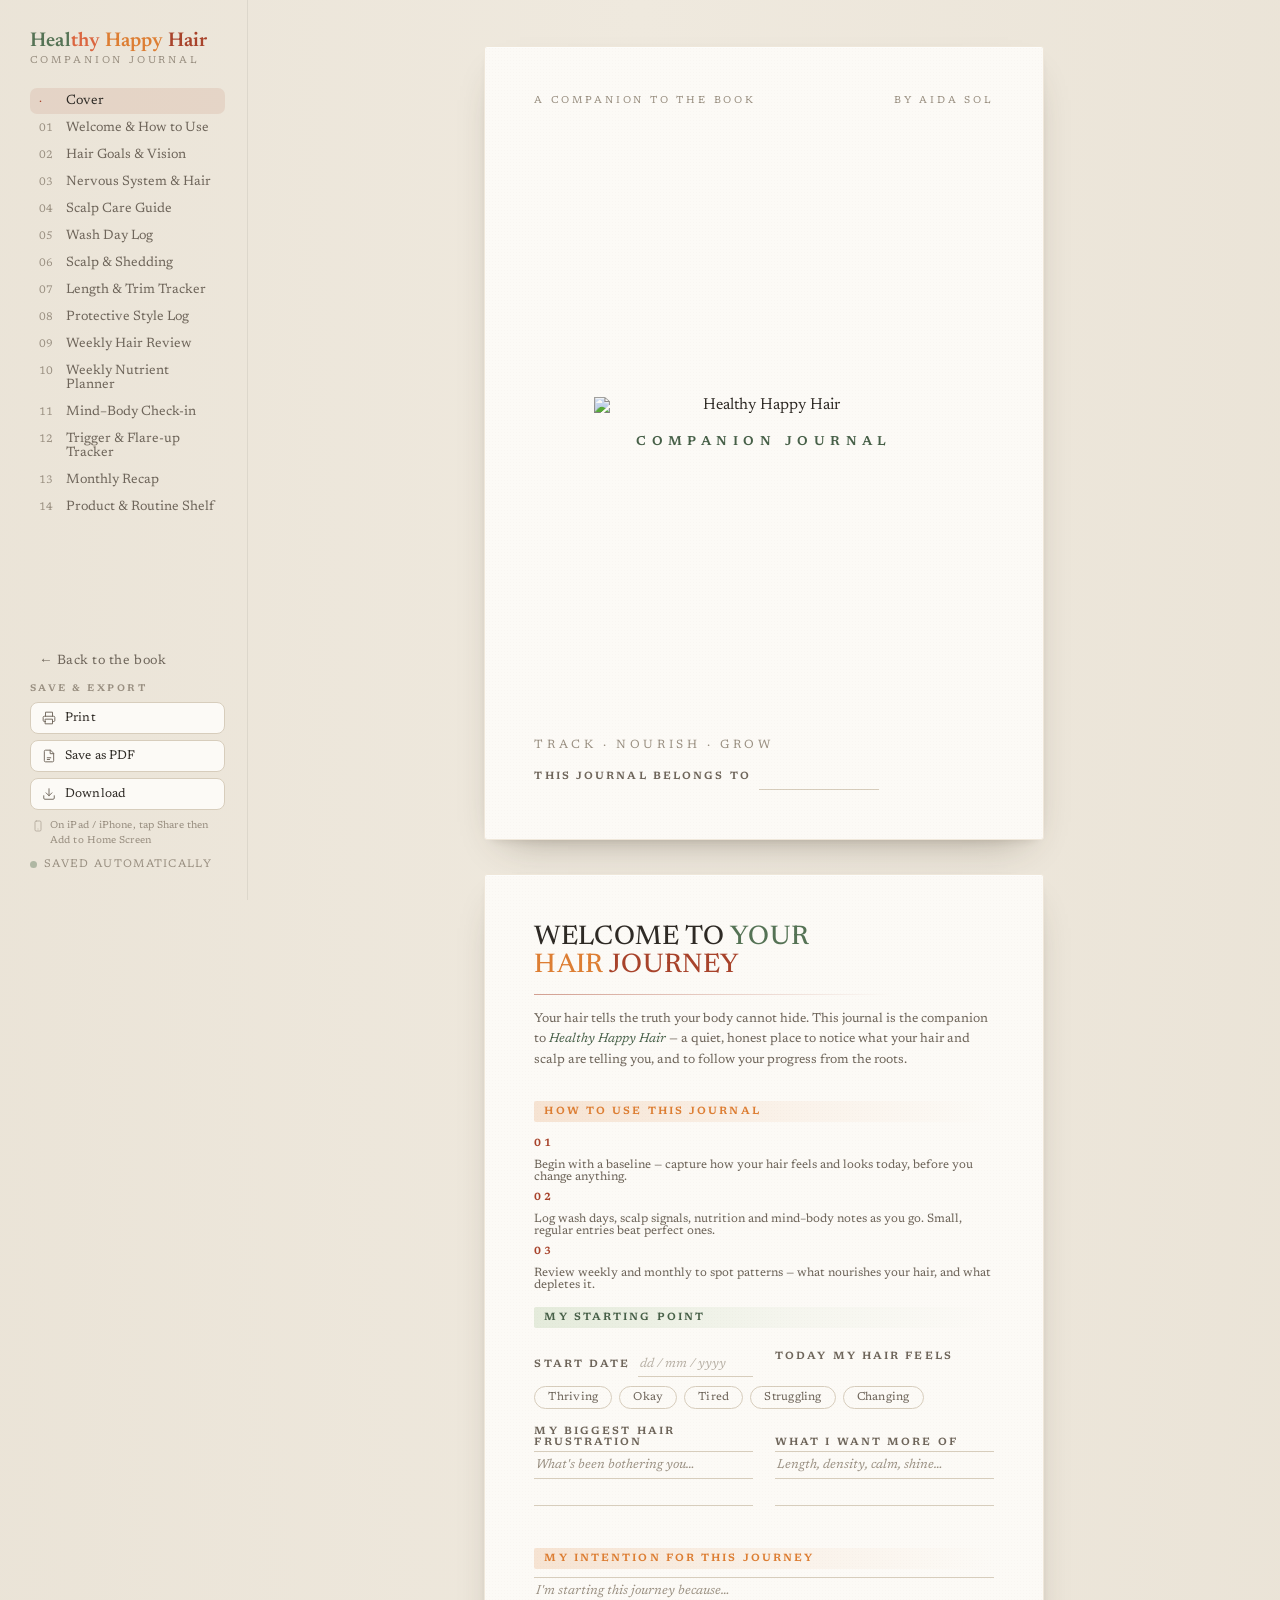
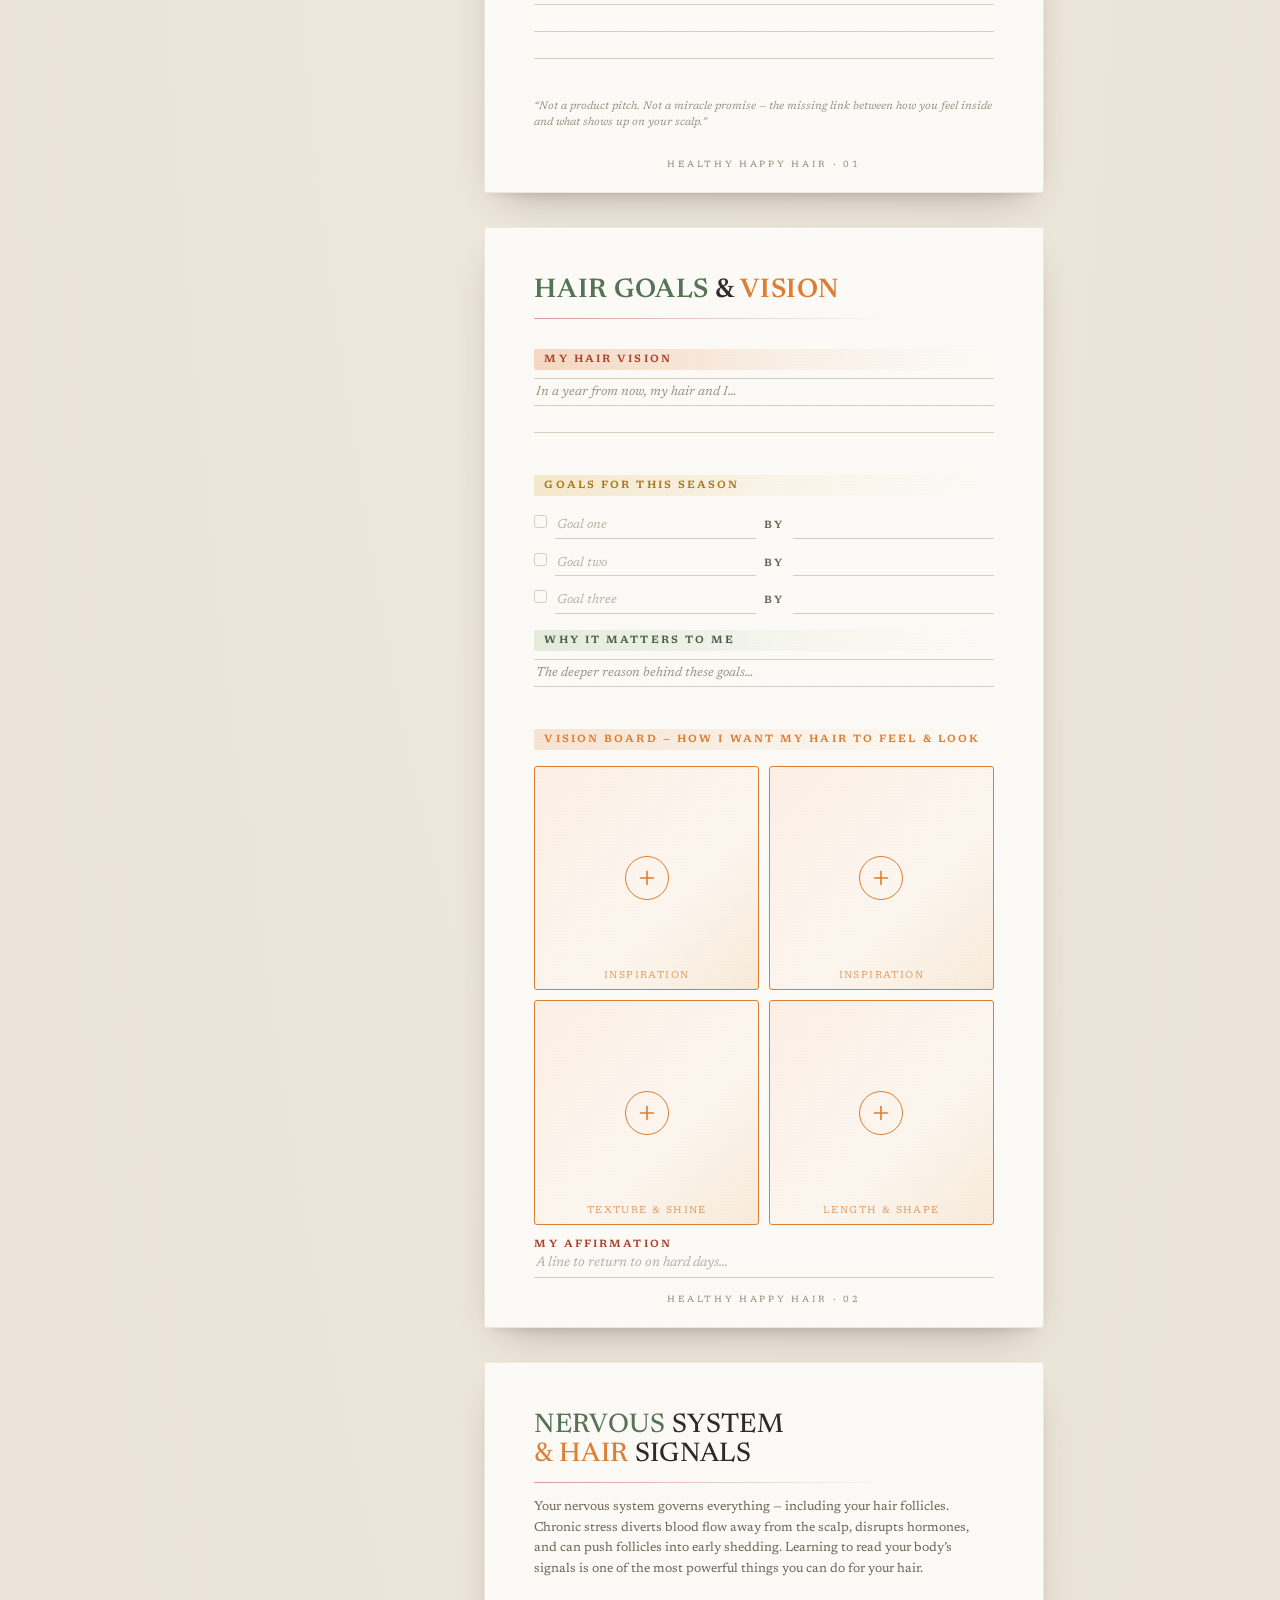
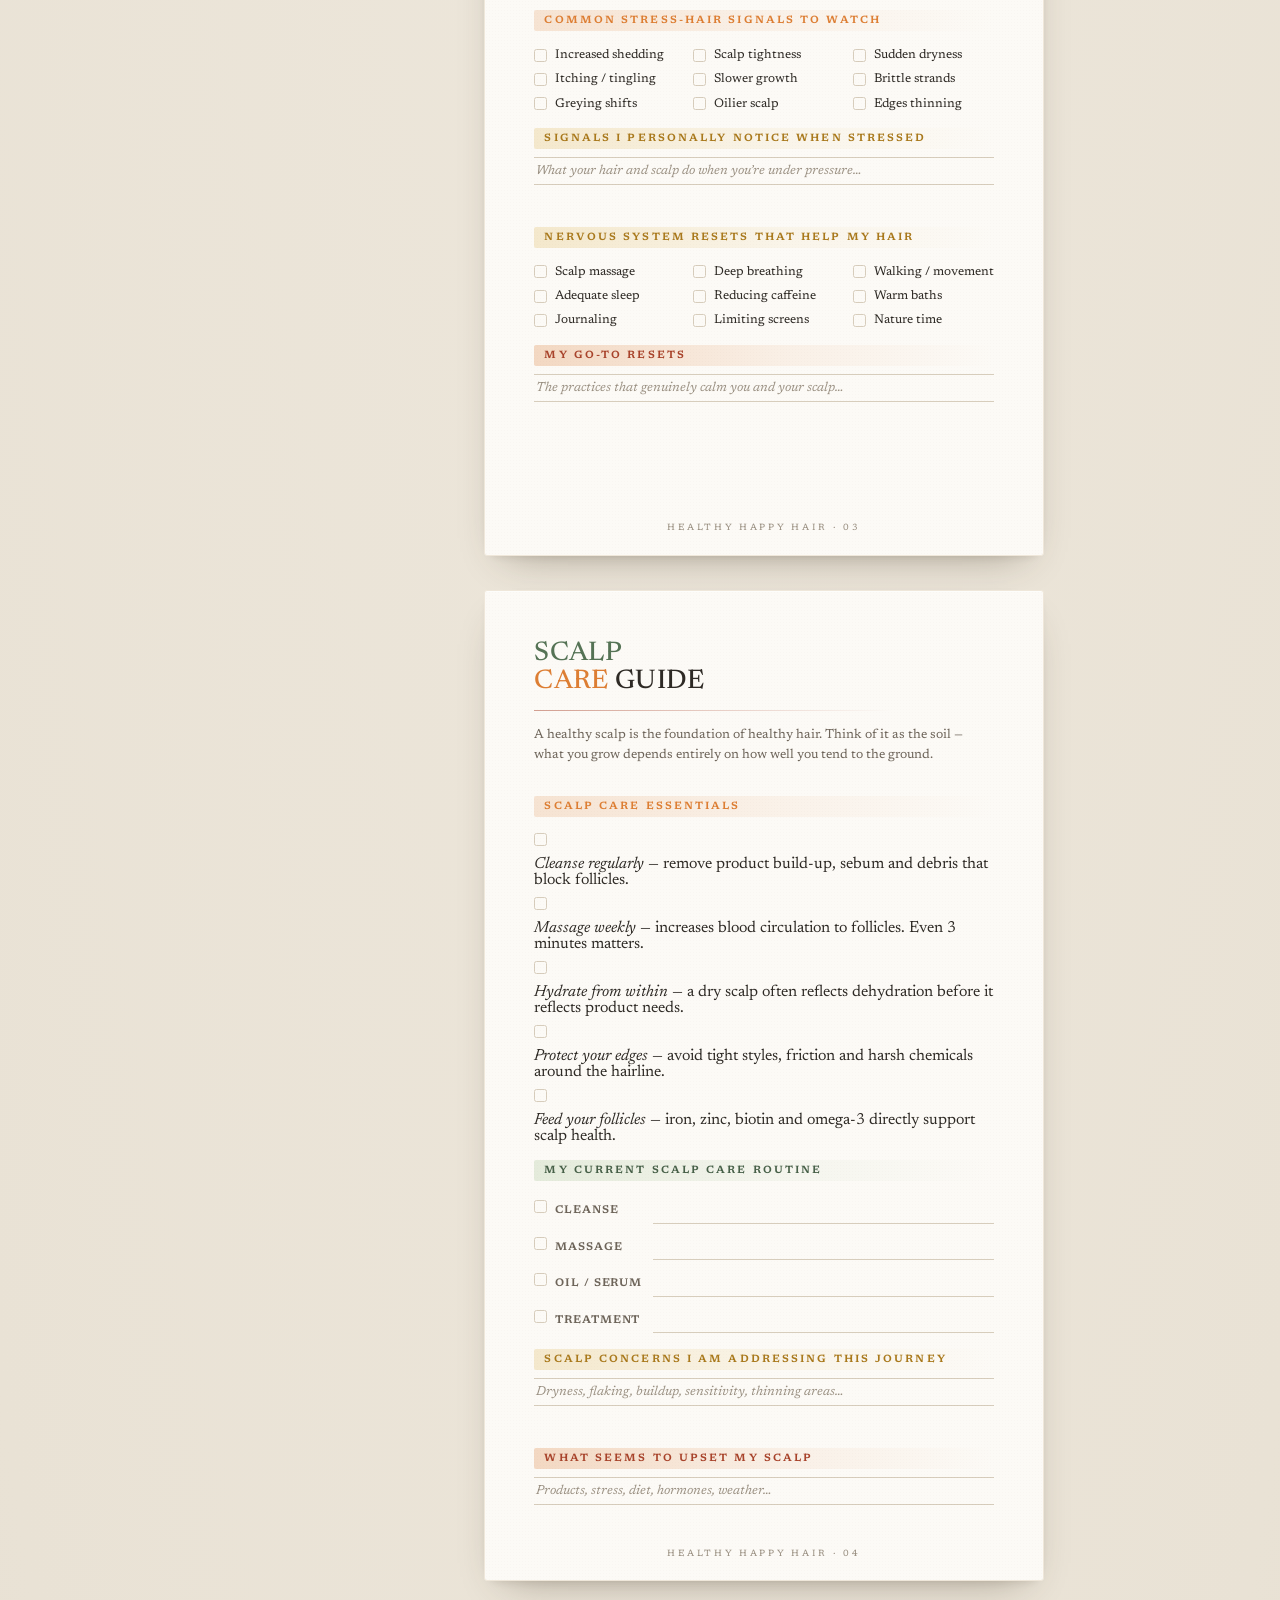
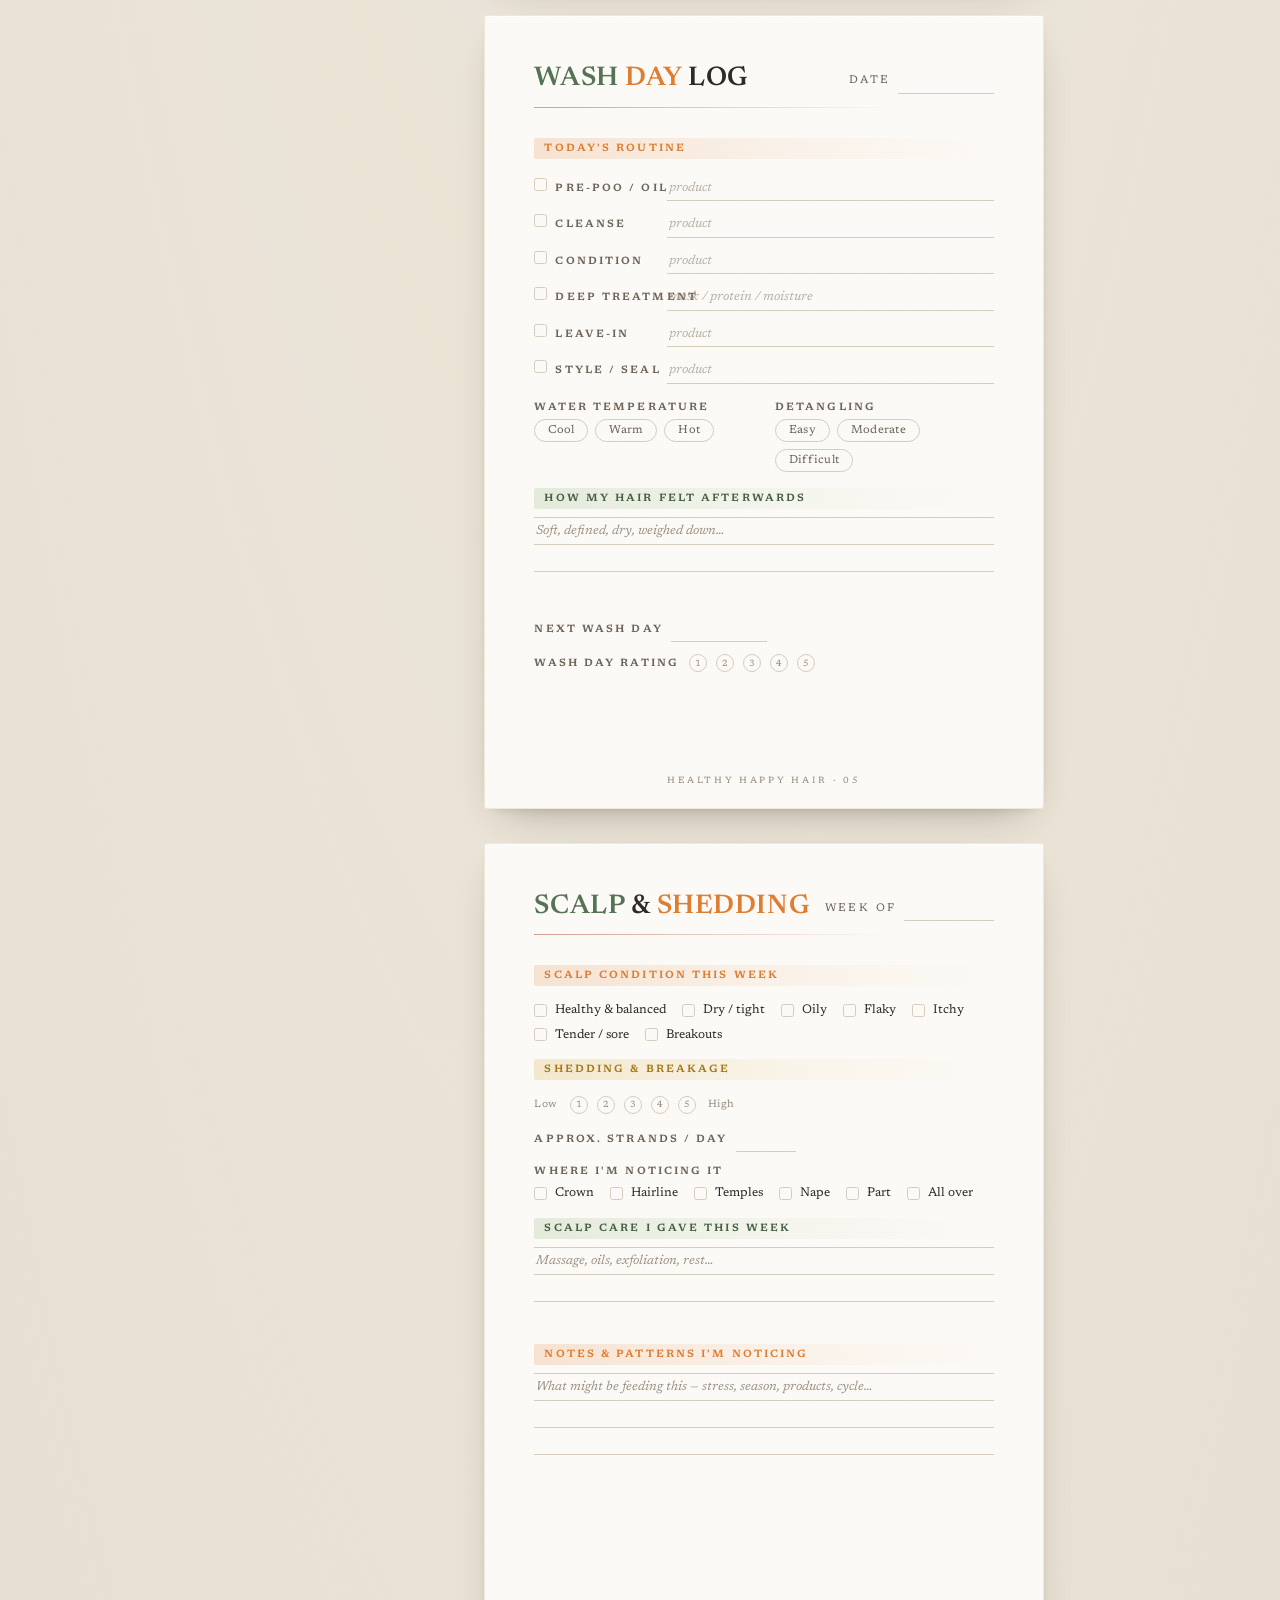
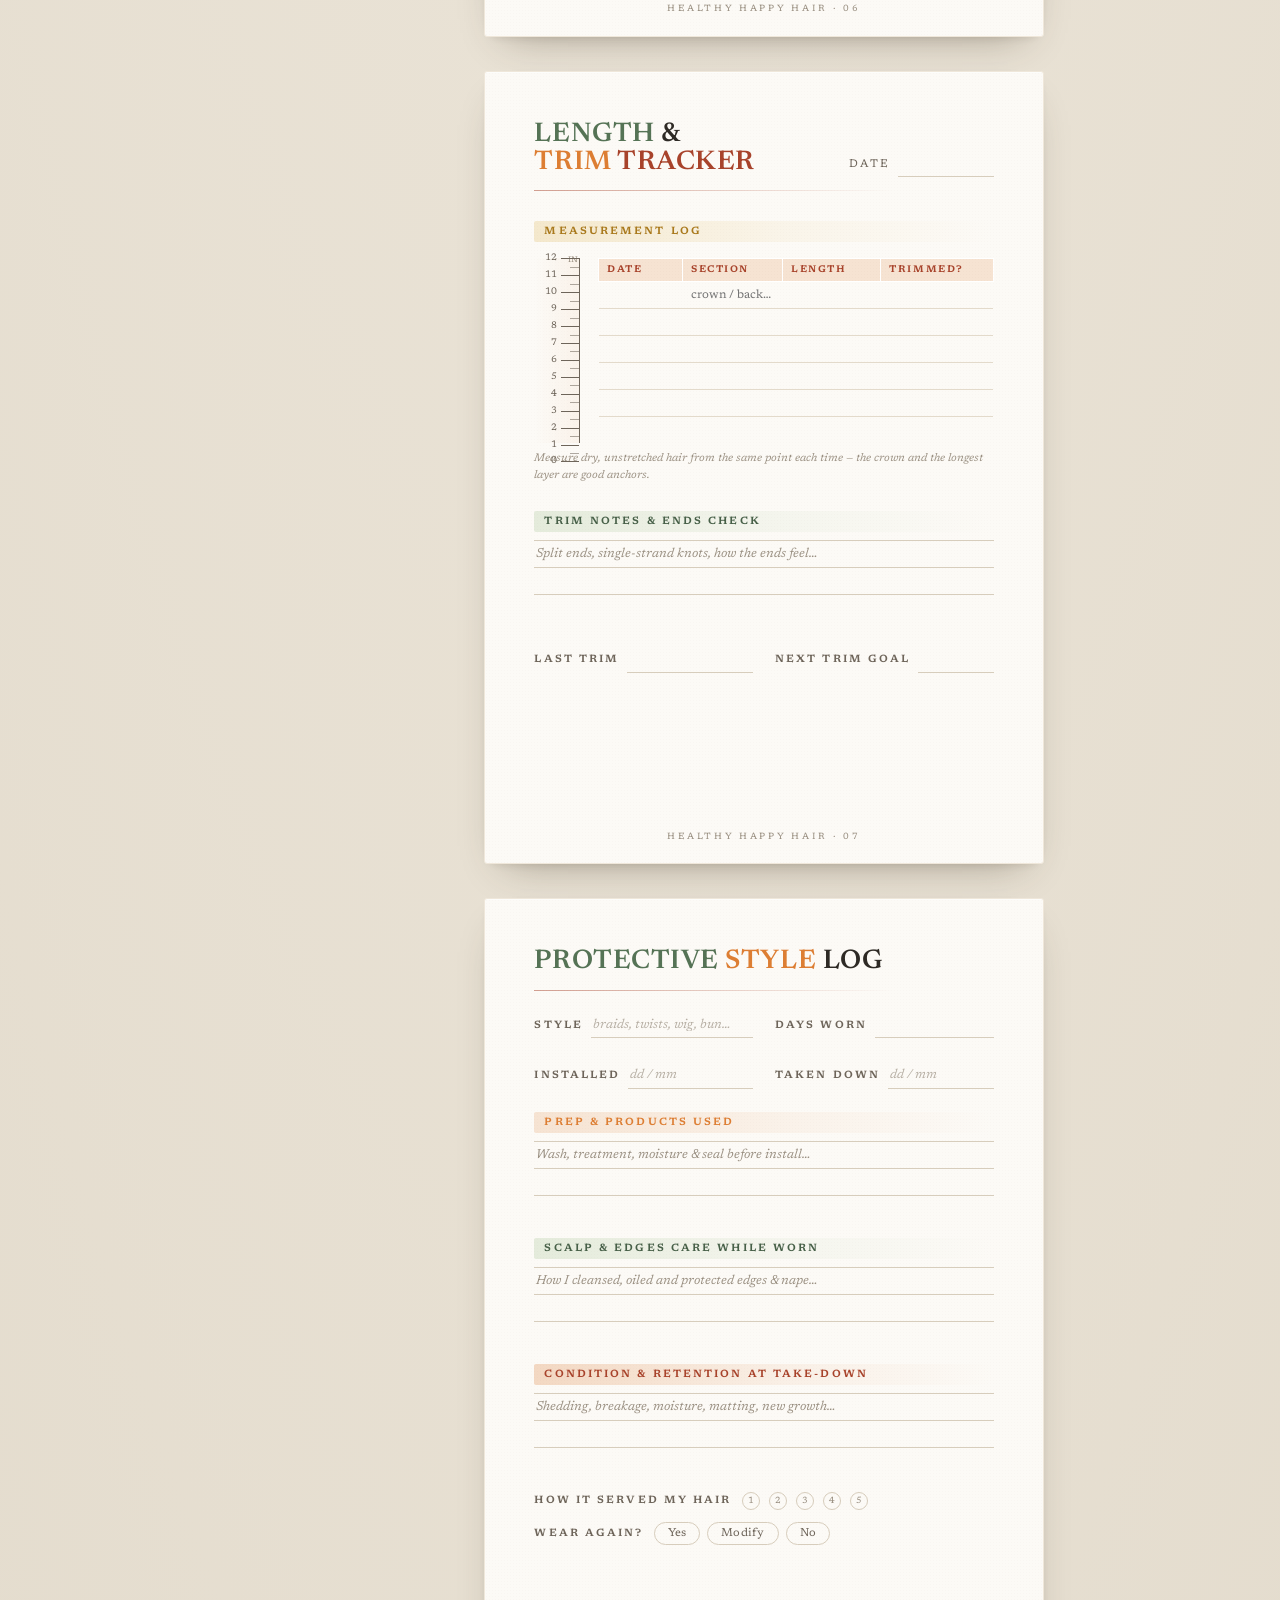
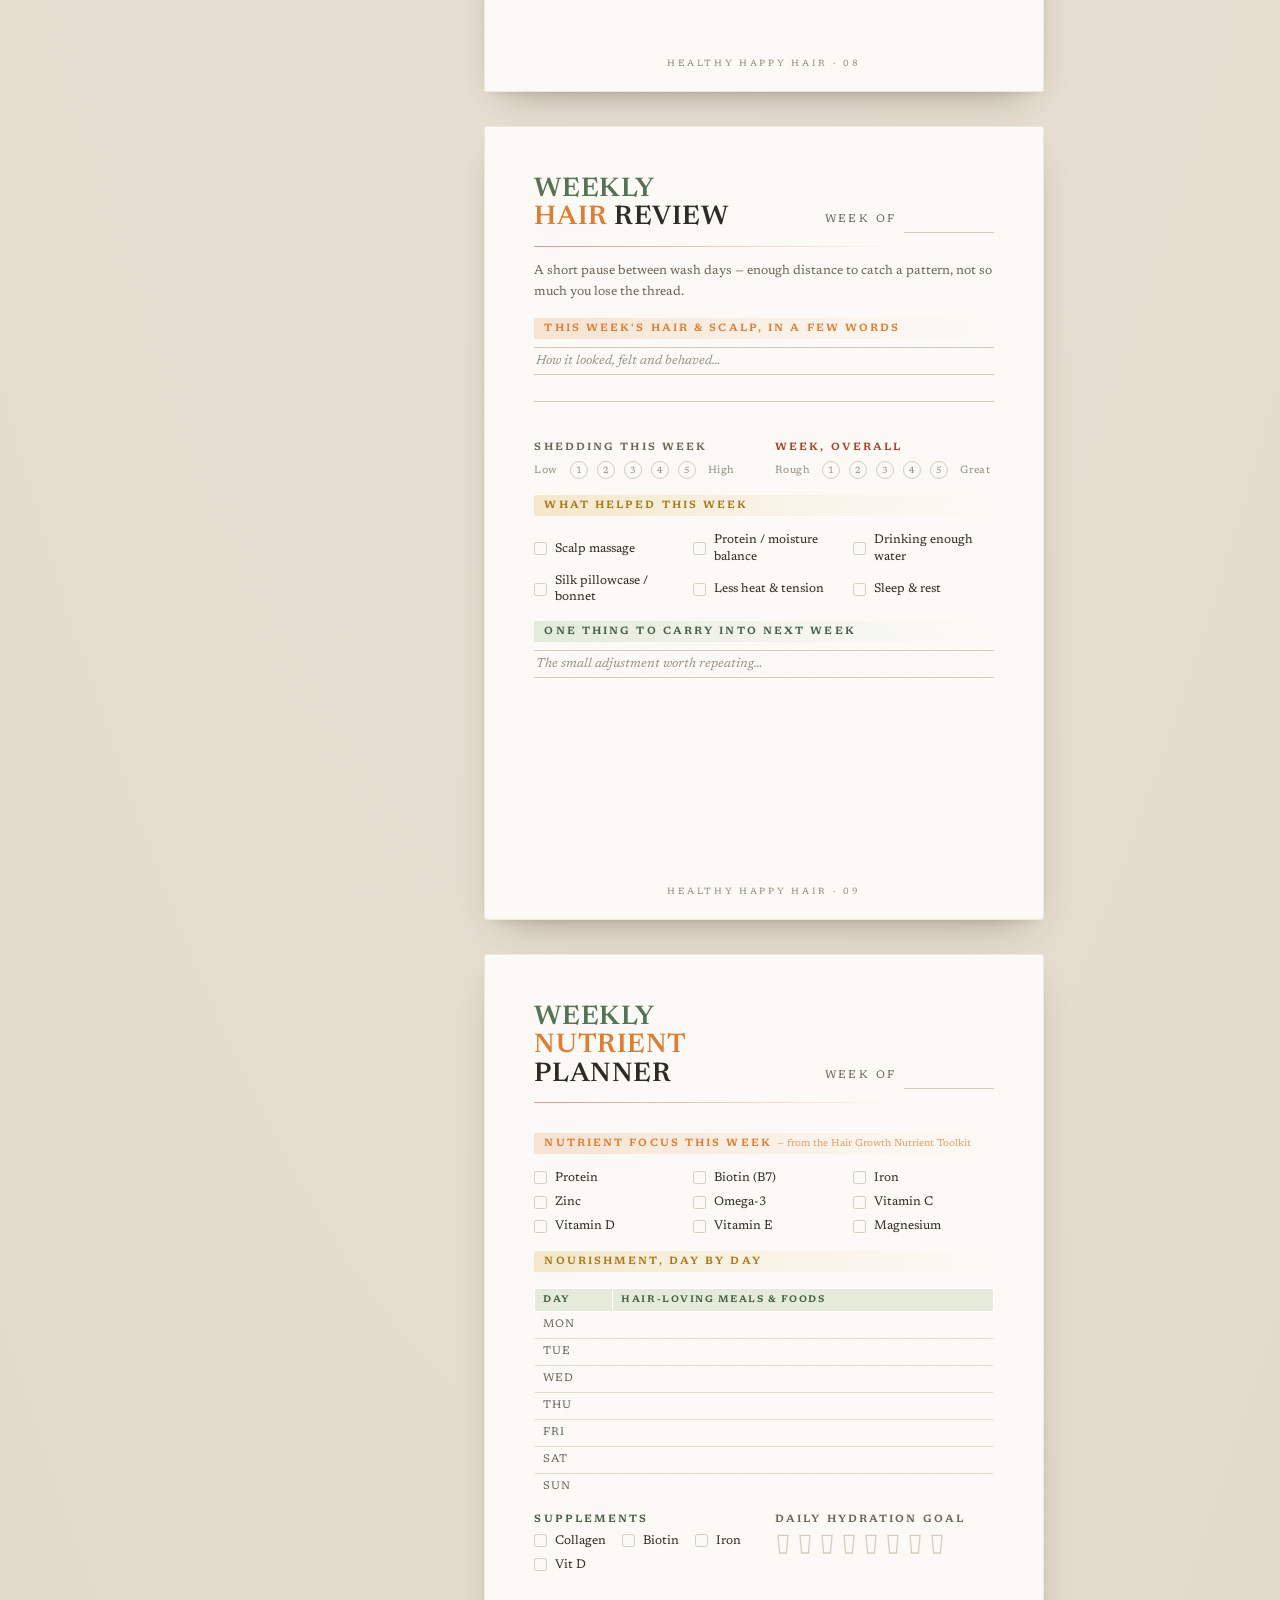
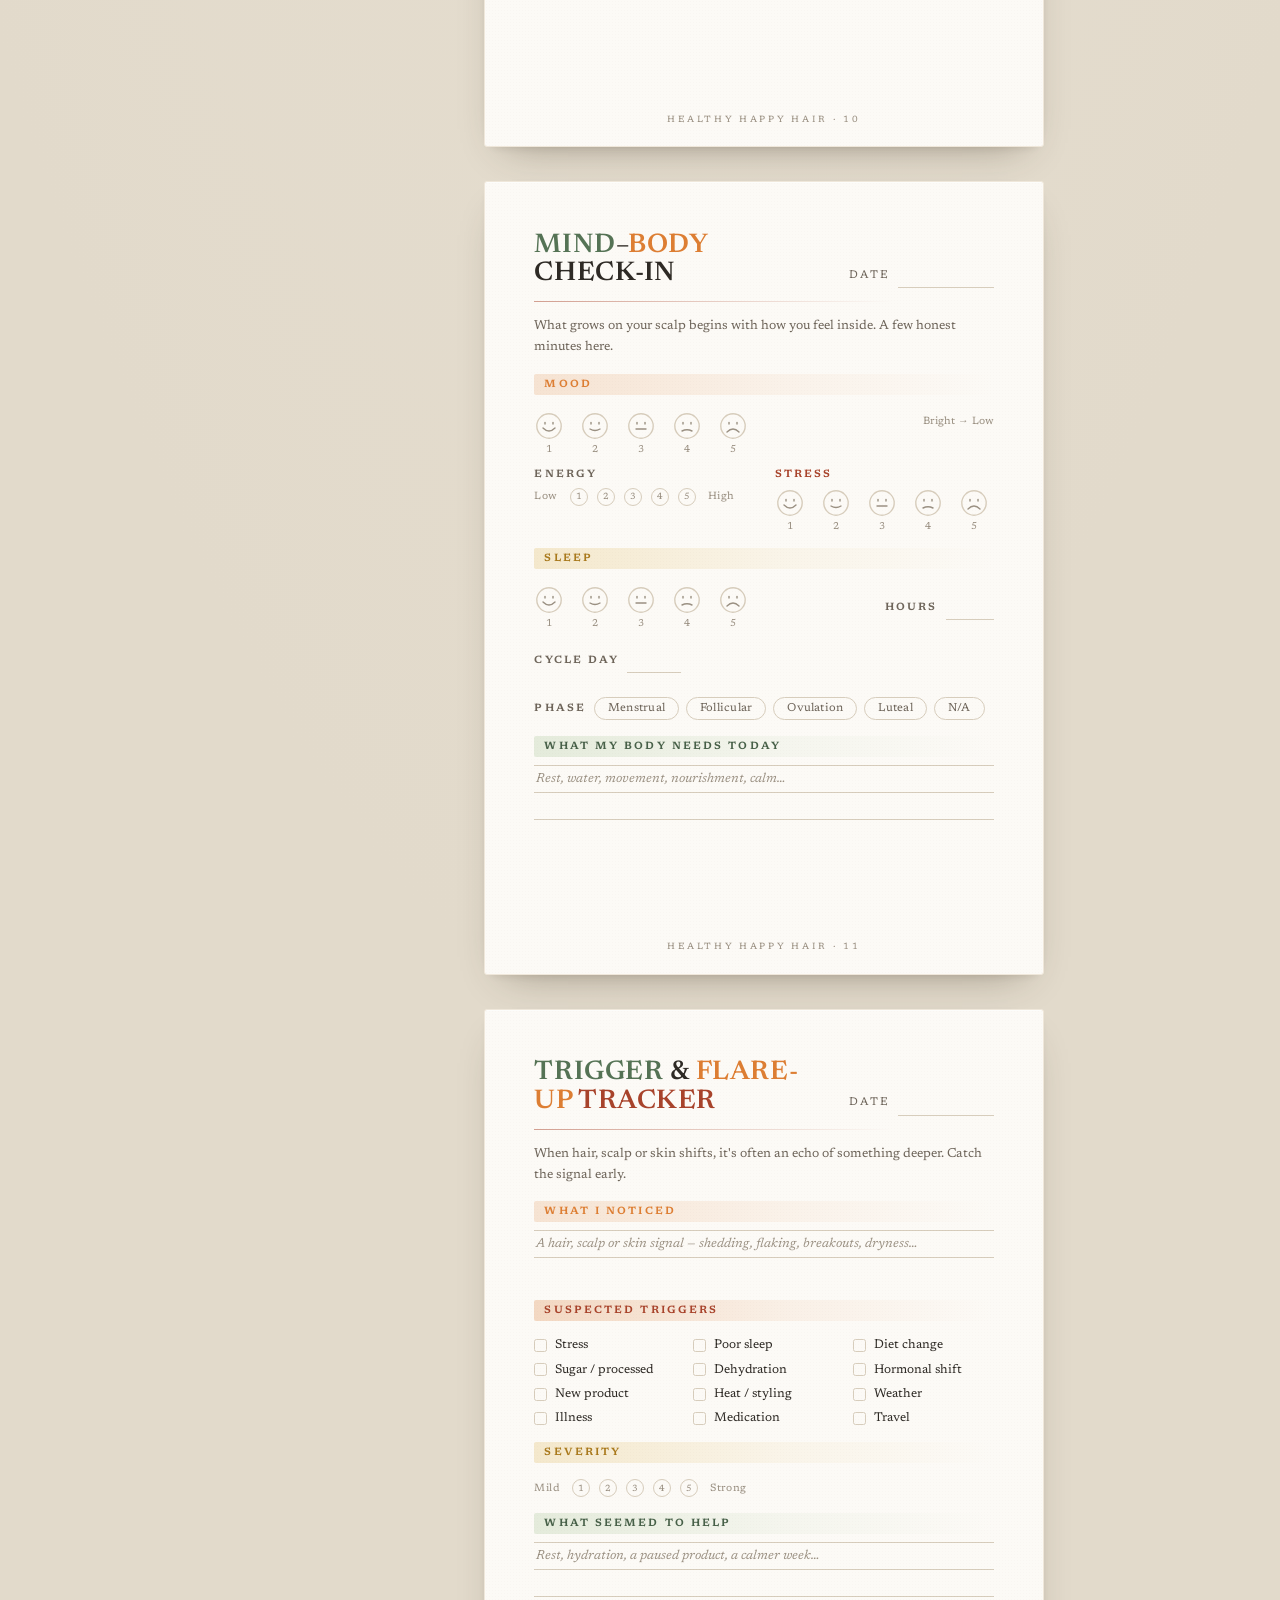
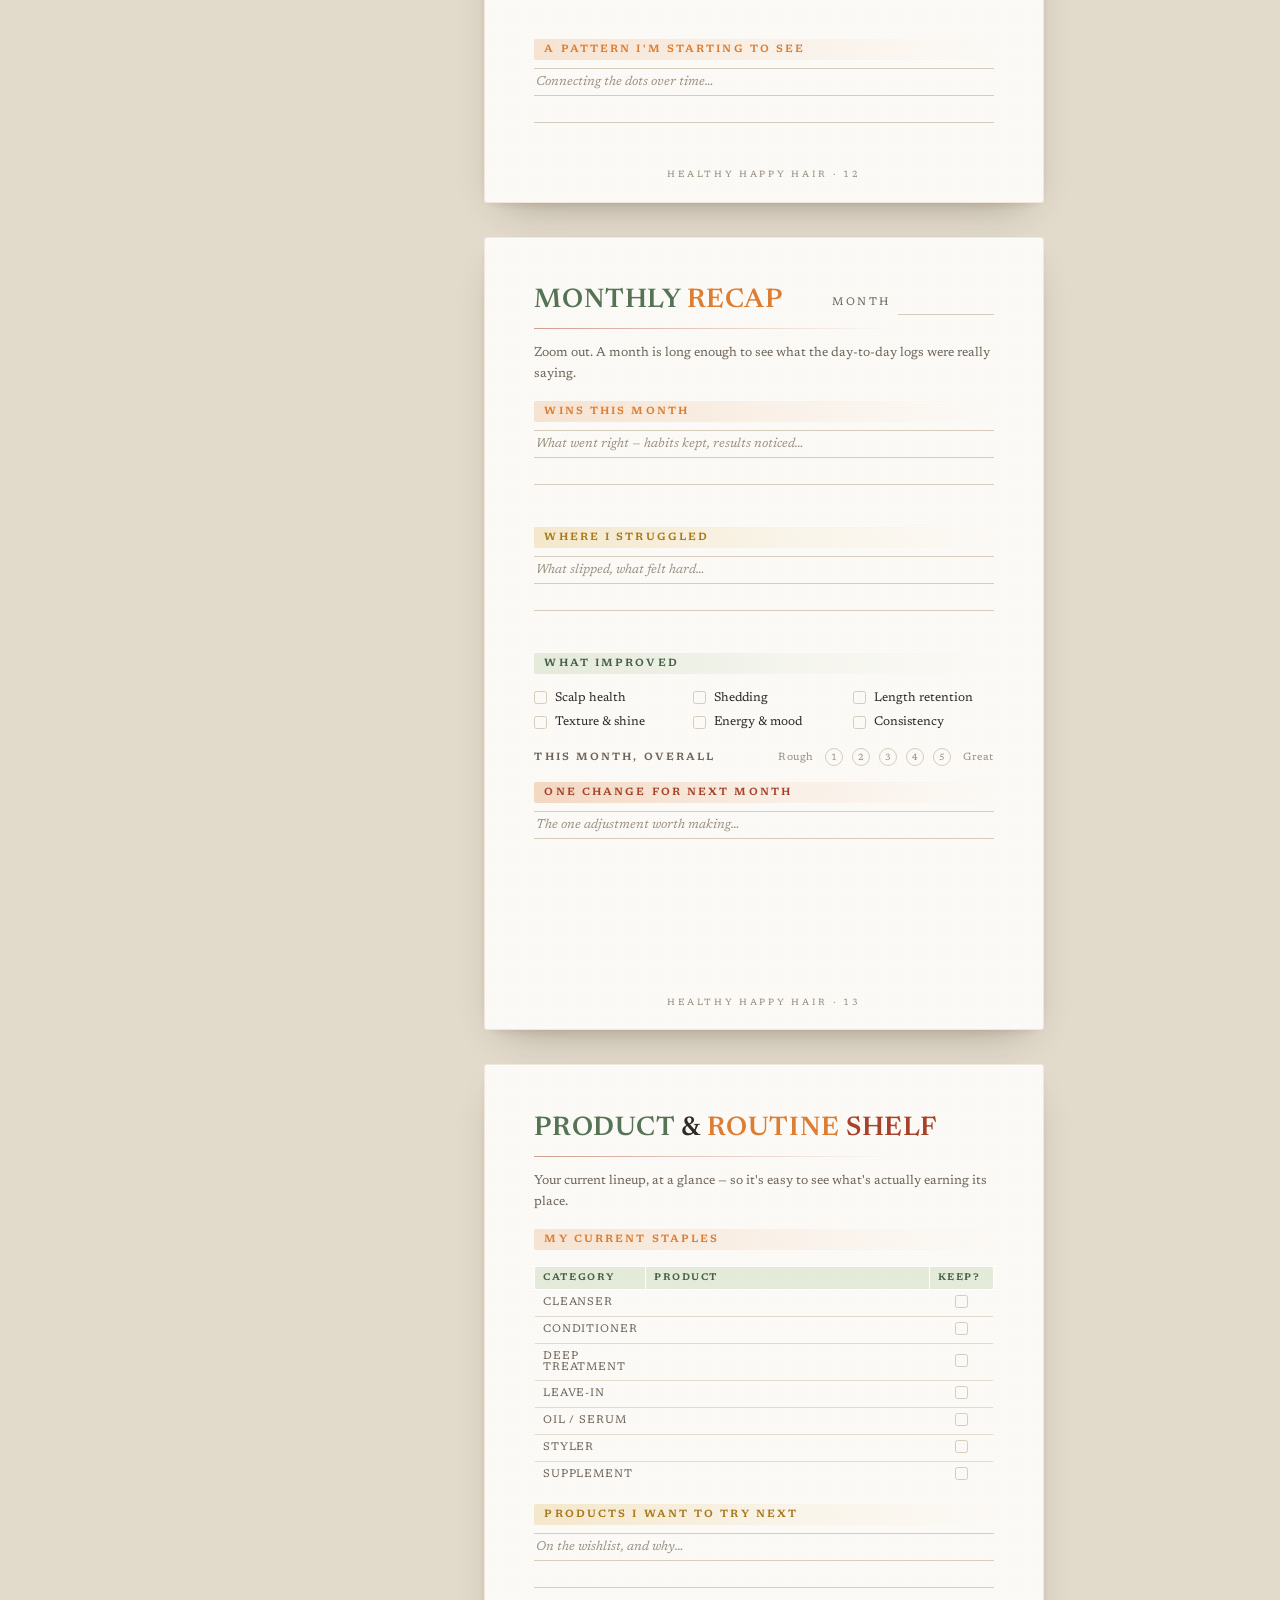
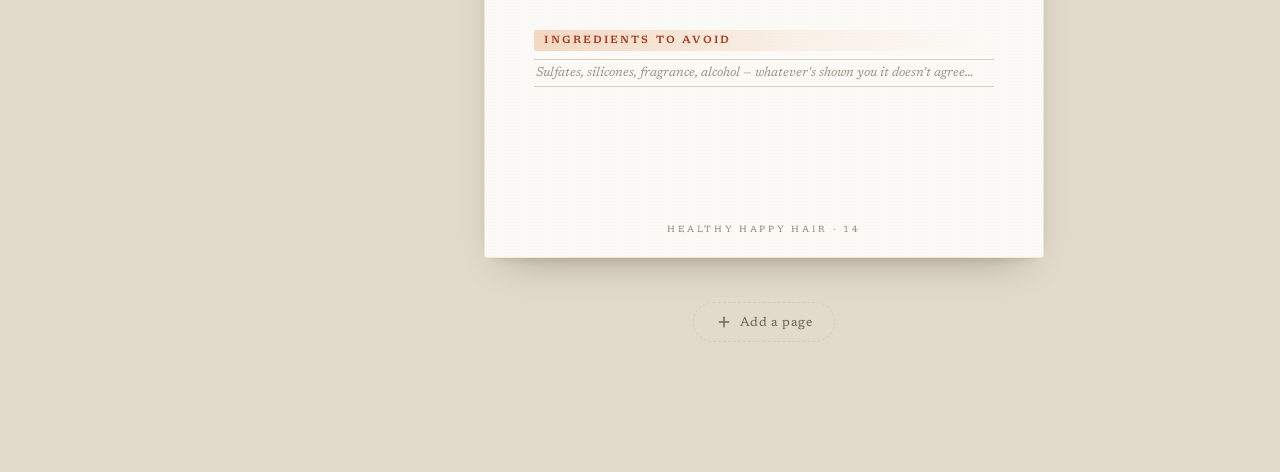
==== commit d211301c: "Add files via upload replace the old version" ====
--- a/Healthy Happy Hair Companion Journal Mobile.html
+++ b/Healthy Happy Hair Companion Journal Mobile.html
@@ -8,8 +8,8 @@
 <link rel="preconnect" href="https://fonts.googleapis.com" />
 <link rel="preconnect" href="https://fonts.gstatic.com" crossorigin />
 <link href="https://fonts.googleapis.com/css2?family=Newsreader:ital,opsz,wght@0,6..72,300..700;1,6..72,300..600&display=swap" rel="stylesheet" />
-<link rel="stylesheet" href="journal.css" />
-<link rel="stylesheet" href="journal-mobile.css" />
+<link rel="stylesheet" href="journal.css?v=20260702" />
+<link rel="stylesheet" href="journal-mobile.css?v=20260702" />
 </head>
 <body>
 
@@ -727,7 +727,7 @@
 
   </main>
 </div>
-<script src="journal.js"></script>
+<script src="journal.js?v=20260702"></script>
 
 <script>
 (function(){
--- a/journal.css
+++ b/journal.css
@@ -351,14 +351,14 @@
 .cover .wordmark .y{color:var(--gold);}
 .cover .wordmark .t{color:var(--brick);}
 .cover .wordmark .l1,.cover .wordmark .l2{ display:block; white-space:nowrap; }
-.cover .ml{ margin-top:30px; font-size:13px; letter-spacing:.42em; text-transform:uppercase; color:var(--green-deep); font-weight:600; }
+.cover .ml{ margin-top:22px; font-size:13px; letter-spacing:.42em; text-transform:uppercase; color:var(--green-deep); font-weight:600; }
 .cover .tag{ margin-top:14px; font-style:italic; font-size:14px; color:var(--ink-soft); }
 .cover .author{ font-size:12px; letter-spacing:.3em; text-transform:uppercase; color:var(--ink-faint); }
 .cover .filaments{ width:120px; height:120px; margin:0 auto 4px; }
 
 /* ---------- Print ---------- */
 @media print{
-  @page{ size:A5 portrait; margin:0; }
+  @page{ size:A4 portrait; margin:0; }
 
   *{ print-color-adjust:exact; -webkit-print-color-adjust:exact; }
 
@@ -368,16 +368,16 @@
   .sheet{ padding:0; gap:0; }
 
   .page{
-    width:148mm;
-    height:210mm;
+    width:210mm;
+    height:297mm;
     min-height:unset;
-    max-height:210mm;
+    max-height:297mm;
     overflow:hidden;
     box-shadow:none; border:0; border-radius:0;
     break-after:page; page-break-after:always;
     break-inside:avoid; page-break-inside:avoid;
     margin:0;
-    padding:9mm; /* slightly tighter than screen 13mm */
+    padding:16mm; /* close to screen 13px equivalent, scaled up for A4 */
   }
   .page::after{ display:none; }
 
@@ -396,10 +396,11 @@
   }
   .slot::after{ color:#DD7E33 !important; }
 
-  /* reduce slot height so all 4 fit on page 2 */
-  #p2 .slot{ aspect-ratio:unset !important; height:22mm !important; }
   /* also tighten the affirmation at the bottom */
   #p2 .foot-note{ padding-top:6px; margin-top:6px; }
+
+  /* shrink vision-board grid so all 4 square slots + footer fit on one A4 page */
+  #p2 .vision-grid{ width:138mm; align-self:center; }
 }
 
 /* ---------- Add-a-page UI ---------- */
--- a/journal-mobile.css
+++ b/journal-mobile.css
@@ -120,6 +120,16 @@
   font-size: 9px; letter-spacing: .26em; text-transform: uppercase;
   color: var(--ink-faint); margin-top: 3px;
 }
+.drawer__toc-label {
+  flex: 0 0 auto;
+  margin: 16px 20px 4px;
+  font-size: 9px; font-weight: 700; letter-spacing: .28em;
+  text-transform: uppercase; color: var(--green);
+  display: flex; align-items: center; gap: 8px;
+}
+.drawer__toc-label::before {
+  content: ""; width: 16px; height: 2px; background: var(--green); border-radius: 2px;
+}
 .drawer__list {
   flex: 1; overflow-y: auto; padding: 10px 14px;
   -webkit-overflow-scrolling: touch;
